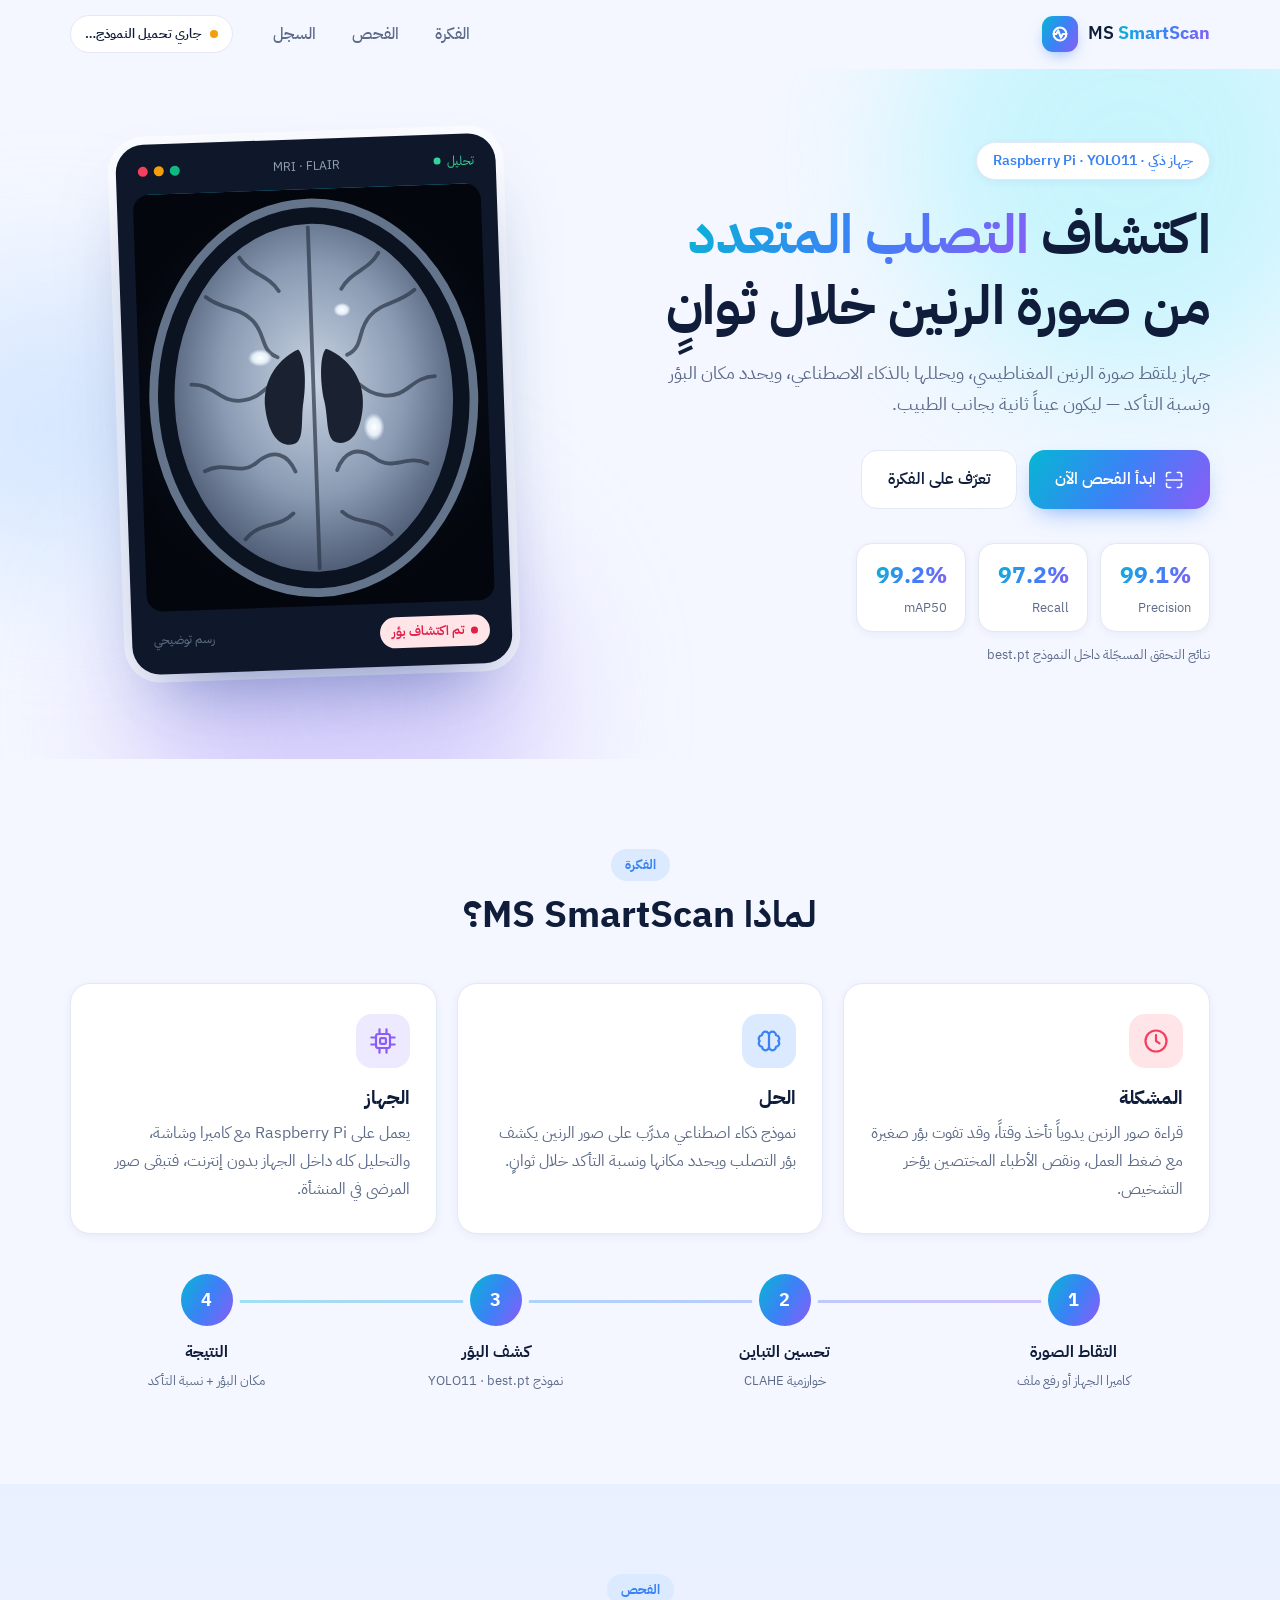
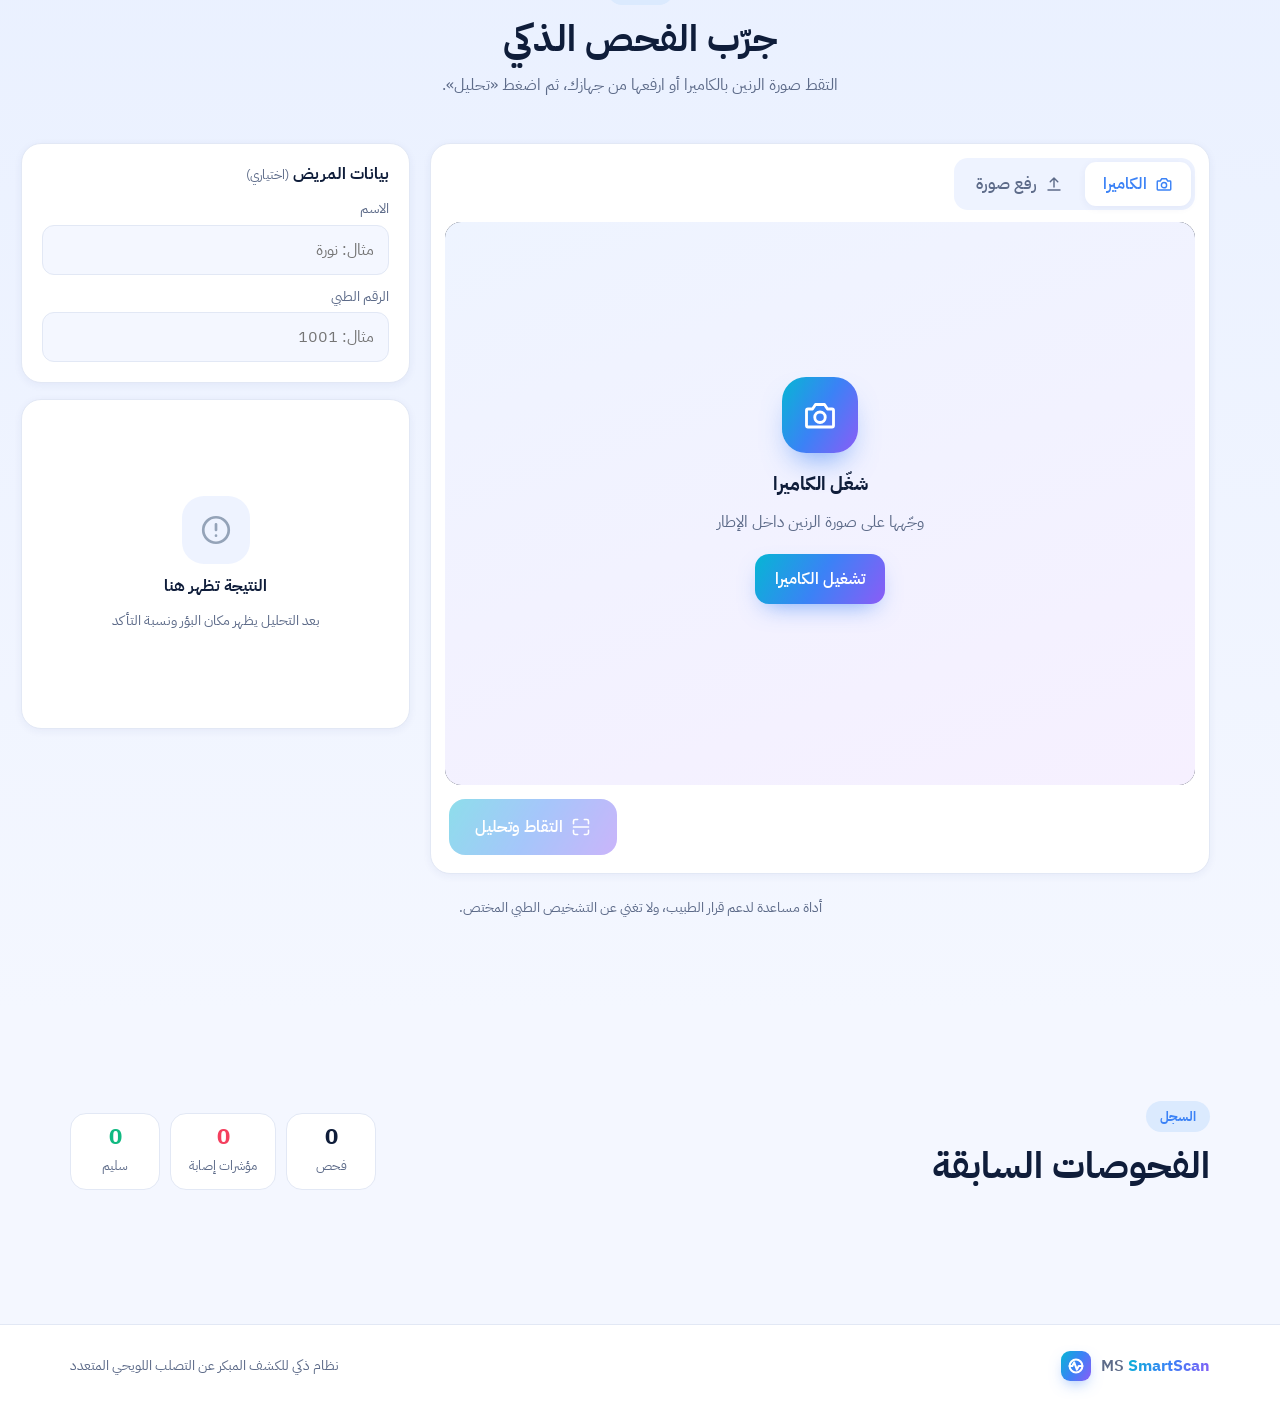
==== static/index.html @ 14bf4b39 "MS SmartScan website" ====
<!DOCTYPE html>
<html lang="ar" dir="rtl">
<head>
<meta charset="UTF-8">
<meta name="viewport" content="width=device-width, initial-scale=1">
<title>MS SmartScan · الكشف المبكر عن التصلب المتعدد</title>
<link rel="icon" href="data:image/svg+xml,%3Csvg xmlns='http://www.w3.org/2000/svg' viewBox='0 0 24 24'%3E%3Crect width='24' height='24' rx='6' fill='%233b82f6'/%3E%3Ccircle cx='12' cy='12' r='6' fill='none' stroke='white' stroke-width='2'/%3E%3Ccircle cx='14' cy='10.5' r='1.6' fill='white'/%3E%3C/svg%3E">
<link rel="preconnect" href="https://fonts.googleapis.com">
<link href="https://fonts.googleapis.com/css2?family=IBM+Plex+Sans+Arabic:wght@400;500;600;700&display=swap" rel="stylesheet">
<link rel="stylesheet" href="/static/style.css">
</head>
<body>

<!-- رسم توضيحي لمقطع رنين (يُستخدم في الواجهة فقط) -->
<svg width="0" height="0" style="position:absolute" aria-hidden="true">
  <defs>
    <radialGradient id="tissue" cx="50%" cy="45%" r="60%"><stop offset="0" stop-color="#c9d4e3"/><stop offset=".55" stop-color="#8a9bb3"/><stop offset="1" stop-color="#435069"/></radialGradient>
    <radialGradient id="lesion" cx="50%" cy="50%" r="50%"><stop offset="0" stop-color="#fff"/><stop offset=".6" stop-color="#eef6ff" stop-opacity=".9"/><stop offset="1" stop-color="#eef6ff" stop-opacity="0"/></radialGradient>
    <symbol id="brain" viewBox="0 0 200 240">
      <ellipse cx="100" cy="120" rx="92" ry="112" fill="#0b1220" stroke="#64748b" stroke-width="5"/>
      <ellipse cx="100" cy="120" rx="80" ry="100" fill="url(#tissue)"/>
      <g fill="none" stroke="#2b3647" stroke-width="2.2" stroke-linecap="round" opacity=".7">
        <path d="M100 22v196M40 60c10 8 18 6 26 14s4 18 14 22M160 60c-10 8-18 6-26 14s-4 18-14 22M30 110c14 0 16 12 30 10s14-14 26-8M170 110c-14 0-16 12-30 10s-14-14-26-8M36 160c12-6 20 4 30-4s18-4 22 6M164 160c-12-6-20 4-30-4s-18-4-22 6M58 200c8-10 20-6 28-14M142 200c-8-10-20-6-28-14M60 38c6 10 16 10 22 20M140 38c-6 10-16 10-22 20"/>
      </g>
      <path d="M92 92c-10 4-22 16-20 34s10 22 16 20 4-14 6-24 2-26-2-30ZM108 92c10 4 22 16 20 34s-10 22-16 20-4-14-6-24-2-26 2-30Z" fill="#1a2231"/>
      <ellipse cx="70" cy="96" rx="7" ry="5" fill="url(#lesion)"/><ellipse cx="134" cy="138" rx="6" ry="8" fill="url(#lesion)"/><ellipse cx="118" cy="70" rx="5" ry="4" fill="url(#lesion)"/>
    </symbol>
  </defs>
</svg>

<!-- ============ الشريط العلوي ============ -->
<header class="nav" id="nav">
  <div class="wrap nav-in">
    <a href="#top" class="brand">
      <span class="logo"><svg viewBox="0 0 24 24"><circle cx="12" cy="12" r="7"/><path d="M5 12h3l2-4 3 8 2-4h4"/></svg></span>
      <span>MS <b>SmartScan</b></span>
    </a>
    <nav class="links">
      <a href="#idea">الفكرة</a>
      <a href="#scan">الفحص</a>
      <a href="#history">السجل</a>
    </nav>
    <span class="model-chip" id="modelChip" data-state="loading"><i></i><span>جاري تحميل النموذج…</span></span>
  </div>
</header>

<main id="top">
  <!-- ============ الواجهة ============ -->
  <section class="hero">
    <div class="blob b1"></div><div class="blob b2"></div><div class="blob b3"></div>
    <div class="wrap hero-in">
      <div class="hero-text">
        <span class="pill">جهاز ذكي · Raspberry Pi · YOLO11</span>
        <h1>اكتشاف <span class="grad">التصلب المتعدد</span> من صورة الرنين خلال ثوانٍ</h1>
        <p class="lead">جهاز يلتقط صورة الرنين المغناطيسي، ويحللها بالذكاء الاصطناعي، ويحدد مكان البؤر ونسبة التأكد — ليكون عيناً ثانية بجانب الطبيب.</p>
        <div class="cta">
          <a href="#scan" class="btn btn-main btn-lg">
            <svg class="ic" viewBox="0 0 24 24"><path d="M3 8V5a2 2 0 0 1 2-2h3M16 3h3a2 2 0 0 1 2 2v3M21 16v3a2 2 0 0 1-2 2h-3M8 21H5a2 2 0 0 1-2-2v-3M3 12h18"/></svg>
            ابدأ الفحص الآن
          </a>
          <a href="#idea" class="btn btn-soft btn-lg">تعرّف على الفكرة</a>
        </div>
        <div class="metrics">
          <div><b>99.1%</b><span>Precision</span></div>
          <div><b>97.2%</b><span>Recall</span></div>
          <div><b>99.2%</b><span>mAP50</span></div>
          <small>نتائج التحقق المسجّلة داخل النموذج best.pt</small>
        </div>
      </div>

      <div class="hero-visual">
        <div class="device">
          <div class="device-top"><span class="dots"><i></i><i></i><i></i></span><span>MRI · FLAIR</span><span class="live"><i></i> تحليل</span></div>
          <div class="mri">
            <svg viewBox="0 0 200 240"><use href="#brain"/></svg>
            <div class="sweep"></div>
            <span class="box k1"></span><span class="box k2"></span><span class="box k3"></span>
          </div>
          <div class="device-foot"><span class="tag bad">تم اكتشاف بؤر</span><small>رسم توضيحي</small></div>
        </div>
      </div>
    </div>
  </section>

  <!-- ============ الفكرة ============ -->
  <section class="sec" id="idea">
    <div class="wrap">
      <div class="head"><span class="kicker">الفكرة</span><h2>لماذا MS SmartScan؟</h2></div>
      <div class="cards3">
        <article class="card c-problem">
          <span class="c-ic"><svg viewBox="0 0 24 24"><circle cx="12" cy="12" r="9"/><path d="M12 7v5l3 2"/></svg></span>
          <h3>المشكلة</h3>
          <p>قراءة صور الرنين يدوياً تأخذ وقتاً، وقد تفوت بؤر صغيرة مع ضغط العمل، ونقص الأطباء المختصين يؤخر التشخيص.</p>
        </article>
        <article class="card c-solution">
          <span class="c-ic"><svg viewBox="0 0 24 24"><path d="M9 4a3 3 0 0 0-3 3 3 3 0 0 0-2 5 3 3 0 0 0 2 5 3 3 0 0 0 3 3 3 3 0 0 0 3-3V7a3 3 0 0 0-3-3ZM15 4a3 3 0 0 1 3 3 3 3 0 0 1 2 5 3 3 0 0 1-2 5 3 3 0 0 1-3 3 3 3 0 0 1-3-3V7a3 3 0 0 1 3-3Z"/></svg></span>
          <h3>الحل</h3>
          <p>نموذج ذكاء اصطناعي مدرَّب على صور الرنين يكشف بؤر التصلب ويحدد مكانها ونسبة التأكد خلال ثوانٍ.</p>
        </article>
        <article class="card c-device">
          <span class="c-ic"><svg viewBox="0 0 24 24"><rect x="6" y="6" width="12" height="12" rx="2"/><rect x="9.5" y="9.5" width="5" height="5" rx="1"/><path d="M9 2v4M15 2v4M9 18v4M15 18v4M2 9h4M2 15h4M18 9h4M18 15h4"/></svg></span>
          <h3>الجهاز</h3>
          <p>يعمل على Raspberry Pi مع كاميرا وشاشة، والتحليل كله داخل الجهاز بدون إنترنت، فتبقى صور المرضى في المنشأة.</p>
        </article>
      </div>

      <ol class="flow">
        <li><span>1</span><b>التقاط الصورة</b><small>كاميرا الجهاز أو رفع ملف</small></li>
        <li><span>2</span><b>تحسين التباين</b><small>خوارزمية CLAHE</small></li>
        <li><span>3</span><b>كشف البؤر</b><small>نموذج YOLO11 · best.pt</small></li>
        <li><span>4</span><b>النتيجة</b><small>مكان البؤر + نسبة التأكد</small></li>
      </ol>
    </div>
  </section>

  <!-- ============ الفحص ============ -->
  <section class="sec sec-tint" id="scan">
    <div class="wrap">
      <div class="head"><span class="kicker">الفحص</span><h2>جرّب الفحص الذكي</h2><p>التقط صورة الرنين بالكاميرا أو ارفعها من جهازك، ثم اضغط «تحليل».</p></div>

      <div class="studio">
        <!-- العارض -->
        <div class="panel viewer-panel">
          <div class="tabs" role="tablist">
            <button class="tab on" data-mode="camera" role="tab">
              <svg class="ic" viewBox="0 0 24 24"><path d="M4 8h3l2-3h6l2 3h3a1 1 0 0 1 1 1v10a1 1 0 0 1-1 1H4a1 1 0 0 1-1-1V9a1 1 0 0 1 1-1Z"/><circle cx="12" cy="13.5" r="3.5"/></svg> الكاميرا
            </button>
            <button class="tab" data-mode="upload" role="tab">
              <svg class="ic" viewBox="0 0 24 24"><path d="M12 16V4M7 9l5-5 5 5M4 20h16"/></svg> رفع صورة
            </button>
          </div>

          <div class="viewer" id="viewer">
            <video id="video" autoplay playsinline muted></video>
            <img id="preview" alt="" hidden>
            <div class="frame"><i></i><i></i><i></i><i></i></div>
            <div class="sweep" id="sweep" hidden></div>

            <div class="overlay" id="camGate">
              <span class="o-ic"><svg viewBox="0 0 24 24"><path d="M4 8h3l2-3h6l2 3h3a1 1 0 0 1 1 1v10a1 1 0 0 1-1 1H4a1 1 0 0 1-1-1V9a1 1 0 0 1 1-1Z"/><circle cx="12" cy="13.5" r="3.5"/></svg></span>
              <b>شغّل الكاميرا</b>
              <p>وجّهها على صورة الرنين داخل الإطار</p>
              <button class="btn btn-main" id="startCam">تشغيل الكاميرا</button>
              <small class="err" id="camErr"></small>
            </div>

            <label class="overlay drop" id="dropZone" hidden>
              <input type="file" id="fileInput" accept="image/*" hidden>
              <span class="o-ic"><svg viewBox="0 0 24 24"><path d="M12 16V4M7 9l5-5 5 5M4 20h16"/></svg></span>
              <b>اسحب صورة الرنين هنا</b>
              <p>أو اضغط لاختيار ملف (PNG / JPG)</p>
              <span class="btn btn-main">اختيار صورة</span>
            </label>
          </div>

          <div class="viewer-bar">
            <select id="camSelect" hidden aria-label="اختيار الكاميرا"></select>
            <button class="btn btn-soft" id="resetBtn" hidden>صورة جديدة</button>
            <button class="btn btn-main btn-lg" id="analyzeBtn" disabled>
              <svg class="ic" viewBox="0 0 24 24"><path d="M3 8V5a2 2 0 0 1 2-2h3M16 3h3a2 2 0 0 1 2 2v3M21 16v3a2 2 0 0 1-2 2h-3M8 21H5a2 2 0 0 1-2-2v-3M3 12h18"/></svg>
              <span>التقاط وتحليل</span>
            </button>
          </div>
        </div>

        <!-- الجانب -->
        <aside class="side">
          <div class="panel">
            <h3 class="p-title">بيانات المريض <small>(اختياري)</small></h3>
            <div class="fields">
              <label><span>الاسم</span><input id="patient" maxlength="80" placeholder="مثال: نورة"></label>
              <label><span>الرقم الطبي</span><input id="patientId" maxlength="30" inputmode="numeric" placeholder="مثال: 1001"></label>
            </div>
          </div>

          <div class="panel result idle" id="result">
            <div class="r-idle">
              <span class="r-ic muted"><svg viewBox="0 0 24 24"><circle cx="12" cy="12" r="9"/><path d="M12 8v4M12 16h.01"/></svg></span>
              <b>النتيجة تظهر هنا</b>
              <p>بعد التحليل يظهر مكان البؤر ونسبة التأكد</p>
            </div>
            <div class="r-busy">
              <ol class="steps" id="steps">
                <li>إرسال الصورة</li><li>تحسين التباين (CLAHE)</li><li>كشف البؤر بالنموذج</li><li>تجهيز النتيجة</li>
              </ol>
            </div>
            <div class="r-done">
              <span class="r-ic" id="rIcon"></span>
              <h3 id="rTitle"></h3>
              <div class="gauge" id="gauge">
                <svg viewBox="0 0 120 70"><path d="M10 60a50 50 0 0 1 100 0" class="g-bg"/><path d="M10 60a50 50 0 0 1 100 0" class="g-fg" id="gFg"/></svg>
                <b id="rConf"></b><small>نسبة التأكد</small>
              </div>
              <div class="r-stats"><div><b id="rLesions">0</b><small>بؤر</small></div><div><b id="rTime">0</b><small>ثانية</small></div></div>
              <p class="r-note" id="rNote"></p>
            </div>
          </div>
        </aside>
      </div>
      <p class="disclaimer">أداة مساعدة لدعم قرار الطبيب، ولا تغني عن التشخيص الطبي المختص.</p>
    </div>
  </section>

  <!-- ============ السجل ============ -->
  <section class="sec" id="history">
    <div class="wrap">
      <div class="head row">
        <div><span class="kicker">السجل</span><h2>الفحوصات السابقة</h2></div>
        <div class="h-stats">
          <div><b id="sTotal">0</b><small>فحص</small></div>
          <div class="bad"><b id="sInf">0</b><small>مؤشرات إصابة</small></div>
          <div class="good"><b id="sOk">0</b><small>سليم</small></div>
        </div>
      </div>
      <div class="grid" id="historyGrid"></div>
      <div class="empty" id="historyEmpty" hidden>
        <span class="r-ic muted"><svg viewBox="0 0 24 24"><path d="M3 12a9 9 0 1 0 3-6.7L3 8M3 3v5h5M12 7v5l3 2"/></svg></span>
        <b>لا توجد فحوصات بعد</b><p>أول فحص تسويه بيظهر هنا</p>
      </div>
    </div>
  </section>
</main>

<footer class="foot">
  <div class="wrap foot-in">
    <span class="brand small"><span class="logo"><svg viewBox="0 0 24 24"><circle cx="12" cy="12" r="7"/><path d="M5 12h3l2-4 3 8 2-4h4"/></svg></span><span>MS <b>SmartScan</b></span></span>
    <span>نظام ذكي للكشف المبكر عن التصلب اللويحي المتعدد</span>
  </div>
</footer>

<!-- عرض الفحص بحجم كبير -->
<div class="modal" id="modal">
  <div class="modal-box">
    <button class="x" data-close aria-label="إغلاق"><svg viewBox="0 0 24 24"><path d="M6 6l12 12M18 6 6 18"/></svg></button>
    <div class="m-img"><img id="mImg" alt=""></div>
    <div class="m-info">
      <span class="tag" id="mTag"></span>
      <h3 id="mName"></h3>
      <dl>
        <div><dt>نسبة التأكد</dt><dd id="mConf"></dd></div>
        <div><dt>عدد البؤر</dt><dd id="mLes"></dd></div>
        <div><dt>التاريخ</dt><dd id="mDate"></dd></div>
        <div><dt>زمن التحليل</dt><dd id="mTime"></dd></div>
      </dl>
      <div class="m-toggle"><button class="on" data-v="annotated">مع تحديد البؤر</button><button data-v="image">الصورة المحسّنة</button></div>
      <button class="btn btn-danger" id="mDelete">حذف الفحص</button>
    </div>
  </div>
</div>

<script src="/static/app.js"></script>
</body>
</html>
---- static/style.css ----
/* ================================================================
   MS SmartScan — تصميم فاتح ومشرق
   ================================================================ */
:root {
  --bg: #f4f7ff;
  --surface: #ffffff;
  --tint: #eef3ff;
  --text: #0f1d3a;
  --muted: #5d6b89;
  --line: #e2e8f5;
  --blue: #3b82f6;
  --cyan: #06b6d4;
  --violet: #8b5cf6;
  --rose: #f43f5e;
  --green: #10b981;
  --amber: #f59e0b;
  --grad: linear-gradient(120deg, #06b6d4 0%, #3b82f6 50%, #8b5cf6 100%);
  --shadow-sm: 0 2px 8px rgba(30, 58, 138, .06);
  --shadow: 0 18px 50px -20px rgba(30, 58, 138, .25);
  --r: 20px;
  --font: 'IBM Plex Sans Arabic', 'Segoe UI', Tahoma, 'Noto Sans Arabic', 'DejaVu Sans', sans-serif;
}
* { box-sizing: border-box; }
html { scroll-behavior: smooth; scroll-padding-top: 80px; }
body { margin: 0; font-family: var(--font); background: var(--bg); color: var(--text); line-height: 1.75; -webkit-font-smoothing: antialiased; }
h1, h2, h3, p { margin: 0; }
h1, h2, h3 { line-height: 1.3; }
a { color: inherit; text-decoration: none; }
img { display: block; max-width: 100%; }
button, input, select { font: inherit; color: inherit; }
[hidden] { display: none !important; }
svg { fill: none; stroke: currentColor; stroke-width: 1.9; stroke-linecap: round; stroke-linejoin: round; }
.ic { width: 20px; height: 20px; flex-shrink: 0; }
.wrap { width: min(1140px, 100% - 40px); margin-inline: auto; }

/* ---------- أزرار ووسوم ---------- */
.btn { display: inline-flex; align-items: center; justify-content: center; gap: 8px; padding: 11px 20px; border-radius: 14px; border: 0; font-weight: 600; cursor: pointer; transition: transform .2s, box-shadow .2s, background .2s; white-space: nowrap; }
.btn-main { background: var(--grad); color: #fff; box-shadow: 0 10px 24px -10px rgba(59, 130, 246, .7); }
.btn-main:hover { transform: translateY(-2px); box-shadow: 0 14px 30px -10px rgba(59, 130, 246, .8); }
.btn-main:disabled { opacity: .45; cursor: not-allowed; transform: none; box-shadow: none; }
.btn-soft { background: var(--surface); color: var(--text); border: 1.5px solid var(--line); }
.btn-soft:hover { border-color: var(--blue); color: var(--blue); }
.btn-danger { background: #fff1f3; color: var(--rose); border: 1.5px solid #fecdd6; }
.btn-danger:hover { background: #ffe4e8; }
.btn-lg { padding: 14px 26px; font-size: 1.02rem; border-radius: 16px; }
.tag { display: inline-flex; align-items: center; gap: 6px; padding: 4px 12px; border-radius: 99px; font-size: .82rem; font-weight: 600; white-space: nowrap; }
.tag::before { content: ''; width: 7px; height: 7px; border-radius: 50%; background: currentColor; }
.tag.bad { color: #e11d48; background: #ffe4e8; }
.tag.good { color: #059669; background: #d1fae5; }
.spin { width: 18px; height: 18px; border-radius: 50%; border: 2.5px solid rgba(255, 255, 255, .4); border-top-color: #fff; animation: spin .8s linear infinite; }
@keyframes spin { to { transform: rotate(360deg); } }

/* ---------- الشريط العلوي ---------- */
.nav { position: sticky; top: 0; z-index: 50; background: rgba(244, 247, 255, .8); backdrop-filter: blur(14px); border-bottom: 1px solid transparent; transition: .3s; }
.nav.scrolled { border-bottom-color: var(--line); box-shadow: var(--shadow-sm); }
.nav-in { height: 68px; display: flex; align-items: center; gap: 24px; }
.brand { display: inline-flex; align-items: center; gap: 10px; font-size: 1.12rem; font-weight: 600; direction: ltr; }
.brand b { background: var(--grad); -webkit-background-clip: text; background-clip: text; color: transparent; }
.logo { width: 36px; height: 36px; border-radius: 11px; background: var(--grad); display: grid; place-items: center; color: #fff; box-shadow: 0 6px 16px -6px rgba(59, 130, 246, .7); }
.logo svg { width: 22px; height: 22px; stroke-width: 2.2; }
.links { display: flex; gap: 4px; margin-inline-start: auto; }
.links a { padding: 7px 16px; border-radius: 10px; color: var(--muted); font-weight: 500; transition: .2s; }
.links a:hover { color: var(--blue); background: var(--tint); }
.model-chip { display: inline-flex; align-items: center; gap: 8px; padding: 6px 14px; border-radius: 99px; font-size: .84rem; font-weight: 600; background: var(--surface); border: 1.5px solid var(--line); }
.model-chip i { width: 8px; height: 8px; border-radius: 50%; background: var(--amber); }
.model-chip[data-state=loading] i { animation: blink 1s infinite; }
.model-chip[data-state=ready] { color: #059669; border-color: #a7f3d0; background: #ecfdf5; }
.model-chip[data-state=ready] i { background: var(--green); box-shadow: 0 0 0 4px rgba(16, 185, 129, .2); }
.model-chip[data-state=error] { color: #e11d48; border-color: #fecdd6; background: #fff1f3; }
.model-chip[data-state=error] i { background: var(--rose); }
@keyframes blink { 50% { opacity: .3; } }

/* ---------- الواجهة ---------- */
.hero { position: relative; overflow: hidden; padding: 70px 0 90px; }
.blob { position: absolute; border-radius: 50%; filter: blur(70px); opacity: .55; pointer-events: none; }
.b1 { width: 460px; height: 460px; background: #a5f3fc; top: -140px; right: -80px; }
.b2 { width: 420px; height: 420px; background: #c4b5fd; bottom: -160px; left: 10%; }
.b3 { width: 300px; height: 300px; background: #bfdbfe; top: 30%; left: -100px; }
.hero-in { position: relative; display: grid; grid-template-columns: 1.1fr .9fr; gap: 56px; align-items: center; }
.pill { display: inline-block; padding: 6px 16px; border-radius: 99px; background: var(--surface); border: 1.5px solid var(--line); font-size: .86rem; font-weight: 600; color: var(--blue); box-shadow: var(--shadow-sm); }
.hero h1 { font-size: clamp(2.1rem, 4.4vw, 3.4rem); margin: 20px 0 16px; letter-spacing: -.01em; }
.grad { background: var(--grad); -webkit-background-clip: text; background-clip: text; color: transparent; }
.lead { font-size: 1.12rem; color: var(--muted); max-width: 560px; }
.cta { display: flex; gap: 12px; flex-wrap: wrap; margin: 30px 0 34px; }
.metrics { display: flex; flex-wrap: wrap; gap: 12px; align-items: stretch; }
.metrics div { padding: 12px 18px; border-radius: 16px; background: var(--surface); border: 1px solid var(--line); box-shadow: var(--shadow-sm); min-width: 110px; }
.metrics b { display: block; font-size: 1.45rem; direction: ltr; text-align: right; background: var(--grad); -webkit-background-clip: text; background-clip: text; color: transparent; }
.metrics span { font-size: .8rem; color: var(--muted); direction: ltr; display: block; text-align: right; }
.metrics small { flex-basis: 100%; color: var(--muted); font-size: .8rem; }

.device { max-width: 380px; margin-inline: auto; padding: 16px; border-radius: 28px; background: #0f172a; box-shadow: 0 40px 80px -30px rgba(30, 58, 138, .55), 0 0 0 8px rgba(255, 255, 255, .7); transform: rotate(-2deg); }
.device-top { display: flex; justify-content: space-between; align-items: center; color: #94a3b8; font-size: .78rem; padding: 0 6px 12px; direction: ltr; }
.dots { display: flex; gap: 6px; }
.dots i { width: 10px; height: 10px; border-radius: 50%; background: #f43f5e; }
.dots i:nth-child(2) { background: #f59e0b; } .dots i:nth-child(3) { background: #10b981; }
.live { display: inline-flex; align-items: center; gap: 6px; color: #34d399; }
.live i { width: 7px; height: 7px; border-radius: 50%; background: #34d399; animation: blink 1.2s infinite; }
.mri { position: relative; aspect-ratio: 200 / 240; border-radius: 16px; overflow: hidden; background: radial-gradient(circle, #111a2e, #03060c 75%); }
.mri svg { position: absolute; inset: 0; width: 100%; height: 100%; stroke: none; }
.sweep { position: absolute; inset-inline: 0; top: -60px; height: 60px; background: linear-gradient(180deg, transparent, rgba(6, 182, 212, .35) 80%, #22d3ee); border-bottom: 2px solid #22d3ee; animation: sweep 3s ease-in-out infinite; pointer-events: none; }
@keyframes sweep { to { top: 100%; } }
.box { position: absolute; border: 2.5px solid #fb7185; border-radius: 5px; box-shadow: 0 0 14px rgba(251, 113, 133, .7); opacity: 0; animation: pop 3s infinite; }
.k1 { left: 29.5%; top: 36.2%; width: 11%; height: 7.5%; animation-delay: .9s; }
.k2 { left: 62%; top: 52.5%; width: 10%; height: 10%; animation-delay: 1.4s; }
.k3 { left: 54.5%; top: 25.8%; width: 9%; height: 6.7%; animation-delay: .5s; }
@keyframes pop { 0%, 15% { opacity: 0; transform: scale(1.5); } 25%, 88% { opacity: 1; transform: none; } 100% { opacity: 0; } }
.device-foot { display: flex; justify-content: space-between; align-items: center; padding: 14px 6px 2px; }
.device-foot small { color: #64748b; font-size: .76rem; }

/* ---------- الأقسام ---------- */
.sec { padding: 90px 0; }
.sec-tint { background: linear-gradient(180deg, #e9f0ff, #f4f7ff); }
.head { text-align: center; margin-bottom: 44px; }
.head h2 { font-size: clamp(1.7rem, 3vw, 2.3rem); margin-top: 10px; }
.head p { color: var(--muted); margin-top: 8px; }
.head.row { display: flex; justify-content: space-between; align-items: flex-end; flex-wrap: wrap; gap: 20px; text-align: start; }
.kicker { display: inline-block; padding: 4px 14px; border-radius: 99px; font-size: .84rem; font-weight: 700; color: var(--blue); background: #dbeafe; }

.cards3 { display: grid; grid-template-columns: repeat(3, 1fr); gap: 20px; }
.card { padding: 30px 26px; border-radius: var(--r); background: var(--surface); border: 1px solid var(--line); box-shadow: var(--shadow-sm); transition: .3s; }
.card:hover { transform: translateY(-5px); box-shadow: var(--shadow); }
.c-ic { width: 54px; height: 54px; border-radius: 16px; display: grid; place-items: center; margin-bottom: 18px; }
.c-ic svg { width: 28px; height: 28px; }
.c-problem .c-ic { background: #ffe4e8; color: var(--rose); }
.c-solution .c-ic { background: #dbeafe; color: var(--blue); }
.c-device .c-ic { background: #ede9fe; color: var(--violet); }
.card h3 { font-size: 1.2rem; margin-bottom: 8px; }
.card p { color: var(--muted); }

.flow { list-style: none; margin: 40px 0 0; padding: 0; display: grid; grid-template-columns: repeat(4, 1fr); gap: 16px; position: relative; }
.flow::before { content: ''; position: absolute; top: 26px; inset-inline: 12%; height: 3px; border-radius: 3px; background: var(--grad); opacity: .35; }
.flow li { position: relative; text-align: center; }
.flow span { width: 52px; height: 52px; margin: 0 auto 12px; border-radius: 50%; display: grid; place-items: center; font-weight: 700; font-size: 1.15rem; color: #fff; background: var(--grad); box-shadow: 0 0 0 7px var(--bg); }
.flow b { display: block; }
.flow small { color: var(--muted); }

/* ---------- الفحص ---------- */
.studio { display: grid; grid-template-columns: minmax(0, 1fr) 340px; gap: 20px; align-items: start; }
.panel { background: var(--surface); border: 1px solid var(--line); border-radius: var(--r); padding: 20px; box-shadow: var(--shadow-sm); }
.viewer-panel { padding: 14px; }
.tabs { display: inline-flex; gap: 4px; padding: 4px; border-radius: 14px; background: var(--tint); margin-bottom: 12px; }
.tab { display: inline-flex; align-items: center; gap: 8px; padding: 8px 18px; border-radius: 11px; border: 0; background: none; cursor: pointer; font-weight: 600; color: var(--muted); transition: .2s; }
.tab .ic { width: 18px; height: 18px; }
.tab.on { background: var(--surface); color: var(--blue); box-shadow: var(--shadow-sm); }
.viewer { position: relative; aspect-ratio: 4 / 3; border-radius: 16px; overflow: hidden; background: #0f172a; }
.viewer video, .viewer #preview { position: absolute; inset: 0; width: 100%; height: 100%; object-fit: contain; }
.frame { position: absolute; inset: 6%; pointer-events: none; }
.frame i { position: absolute; width: 36px; height: 36px; border: 3px solid #22d3ee; }
.frame i:nth-child(1) { top: 0; left: 0; border-right: 0; border-bottom: 0; border-radius: 10px 0 0 0; }
.frame i:nth-child(2) { top: 0; right: 0; border-left: 0; border-bottom: 0; border-radius: 0 10px 0 0; }
.frame i:nth-child(3) { bottom: 0; left: 0; border-right: 0; border-top: 0; border-radius: 0 0 0 10px; }
.frame i:nth-child(4) { bottom: 0; right: 0; border-left: 0; border-top: 0; border-radius: 0 0 10px 0; }
.viewer .sweep { animation-duration: 1.4s; }
.overlay { position: absolute; inset: 0; display: grid; place-content: center; justify-items: center; gap: 8px; text-align: center; padding: 20px; background: linear-gradient(160deg, #eef4ff, #f6f0ff); color: var(--text); }
.overlay b { font-size: 1.2rem; }
.overlay p { color: var(--muted); margin-bottom: 10px; }
.o-ic { width: 76px; height: 76px; border-radius: 24px; display: grid; place-items: center; margin-bottom: 6px; color: #fff; background: var(--grad); box-shadow: 0 16px 30px -12px rgba(59, 130, 246, .7); }
.o-ic svg { width: 36px; height: 36px; }
.drop { cursor: pointer; border: 2.5px dashed #bcd0f7; border-radius: 16px; transition: .2s; }
.drop.over { border-color: var(--blue); background: linear-gradient(160deg, #e0ebff, #efe7ff); }
.err { color: var(--rose); min-height: 1.3em; }
.viewer-bar { display: flex; align-items: center; gap: 10px; padding: 14px 4px 4px; flex-wrap: wrap; }
.viewer-bar #analyzeBtn { margin-inline-start: auto; }
.viewer-bar select { padding: 9px 12px; border-radius: 12px; border: 1.5px solid var(--line); background: var(--surface); max-width: 220px; }

.side { display: grid; gap: 16px; }
.p-title { font-size: 1rem; margin-bottom: 12px; }
.p-title small { color: var(--muted); font-weight: 400; }
.fields { display: grid; gap: 10px; }
.fields label { display: grid; gap: 4px; }
.fields span { font-size: .85rem; color: var(--muted); }
.fields input { padding: 10px 14px; border-radius: 12px; border: 1.5px solid var(--line); background: var(--bg); outline: none; transition: .2s; }
.fields input:focus { border-color: var(--blue); background: #fff; box-shadow: 0 0 0 4px rgba(59, 130, 246, .12); }

.result { text-align: center; min-height: 330px; display: grid; align-content: center; transition: .3s; }
.result > div { display: none; }
.result.idle .r-idle, .result.busy .r-busy, .result.done .r-done { display: grid; justify-items: center; gap: 8px; }
.r-idle p { color: var(--muted); font-size: .9rem; }
.r-ic { width: 68px; height: 68px; border-radius: 22px; display: grid; place-items: center; }
.r-ic svg { width: 34px; height: 34px; }
.r-ic.muted { background: var(--tint); color: #94a3b8; }
.steps { list-style: none; margin: 0; padding: 0; display: grid; gap: 14px; text-align: start; counter-reset: s; }
.steps li { display: flex; align-items: center; gap: 12px; color: #94a3b8; font-weight: 500; transition: .3s; }
.steps li::before { content: ''; width: 22px; height: 22px; border-radius: 50%; border: 2.5px solid var(--line); flex-shrink: 0; }
.steps li.active { color: var(--text); }
.steps li.active::before { border-color: var(--blue); border-top-color: transparent; animation: spin .8s linear infinite; }
.steps li.ok { color: var(--text); }
.steps li.ok::before { border-color: var(--green); background: var(--green) url("data:image/svg+xml,%3Csvg xmlns='http://www.w3.org/2000/svg' viewBox='0 0 24 24' fill='none' stroke='white' stroke-width='3.5' stroke-linecap='round' stroke-linejoin='round'%3E%3Cpath d='m6 12 4 4 8-8'/%3E%3C/svg%3E") center / 14px no-repeat; }
.result.bad { border-color: #fecdd6; background: linear-gradient(180deg, #fff, #fff5f7); }
.result.good { border-color: #a7f3d0; background: linear-gradient(180deg, #fff, #f0fdf8); }
.result.bad .r-ic { background: #ffe4e8; color: var(--rose); }
.result.good .r-ic { background: #d1fae5; color: var(--green); }
.result.err .r-ic { background: #fef3c7; color: var(--amber); }
.r-done h3 { font-size: 1.3rem; }
.result.bad h3 { color: #e11d48; } .result.good h3 { color: #059669; } .result.err h3 { color: #b45309; }
.gauge { position: relative; width: 180px; display: grid; justify-items: center; }
.gauge svg { width: 100%; }
.g-bg, .g-fg { stroke-width: 11; }
.g-bg { stroke: var(--tint); }
.g-fg { stroke: var(--blue); stroke-dasharray: 157; stroke-dashoffset: 157; transition: stroke-dashoffset 1.1s cubic-bezier(.2, .8, .2, 1); }
.result.bad .g-fg { stroke: var(--rose); } .result.good .g-fg { stroke: var(--green); }
.gauge b { position: absolute; bottom: 16px; font-size: 1.7rem; direction: ltr; }
.gauge small { color: var(--muted); font-size: .8rem; margin-top: -4px; }
.r-stats { display: flex; gap: 10px; width: 100%; }
.r-stats div { flex: 1; padding: 10px; border-radius: 14px; background: var(--bg); }
.r-stats b { display: block; font-size: 1.3rem; }
.r-stats small { color: var(--muted); font-size: .8rem; }
.r-note { color: var(--muted); font-size: .9rem; }
.disclaimer { text-align: center; color: var(--muted); font-size: .88rem; margin-top: 22px; }

/* ---------- السجل ---------- */
.h-stats { display: flex; gap: 10px; }
.h-stats div { padding: 10px 18px; border-radius: 16px; background: var(--surface); border: 1px solid var(--line); text-align: center; min-width: 90px; }
.h-stats b { display: block; font-size: 1.4rem; line-height: 1.2; }
.h-stats small { color: var(--muted); font-size: .8rem; }
.h-stats .bad b { color: var(--rose); } .h-stats .good b { color: var(--green); }
.grid { display: grid; grid-template-columns: repeat(auto-fill, minmax(210px, 1fr)); gap: 18px; }
.item { text-align: start; padding: 0; border: 1px solid var(--line); border-radius: 18px; overflow: hidden; background: var(--surface); cursor: pointer; transition: .25s; box-shadow: var(--shadow-sm); }
.item:hover { transform: translateY(-4px); box-shadow: var(--shadow); }
.item .thumb { aspect-ratio: 4 / 3; background: #0f172a; }
.item .thumb img { width: 100%; height: 100%; object-fit: cover; }
.item .body { padding: 12px 14px; display: grid; gap: 4px; }
.item .top { display: flex; justify-content: space-between; align-items: center; gap: 8px; }
.item .conf { font-weight: 700; direction: ltr; }
.item .who { font-weight: 600; white-space: nowrap; overflow: hidden; text-overflow: ellipsis; }
.item small { color: var(--muted); font-size: .8rem; }
.empty { display: grid; justify-items: center; gap: 6px; text-align: center; padding: 50px 20px; border-radius: var(--r); border: 2px dashed var(--line); }
.empty p { color: var(--muted); }

/* ---------- نافذة العرض ---------- */
.modal { position: fixed; inset: 0; z-index: 100; display: grid; place-items: center; padding: 20px; background: rgba(15, 29, 58, .45); backdrop-filter: blur(6px); opacity: 0; pointer-events: none; transition: .25s; }
.modal.open { opacity: 1; pointer-events: auto; }
.modal-box { position: relative; width: min(900px, 100%); max-height: 92vh; overflow: auto; display: grid; grid-template-columns: 1.4fr 1fr; background: var(--surface); border-radius: 24px; box-shadow: var(--shadow); transform: translateY(12px); transition: .25s; }
.modal.open .modal-box { transform: none; }
.m-img { background: #0f172a; display: grid; place-items: center; min-height: 320px; }
.m-img img { max-height: 80vh; object-fit: contain; }
.m-info { padding: 26px; display: grid; gap: 14px; align-content: start; }
.m-info .tag { justify-self: start; }
.m-info dl { margin: 0; display: grid; grid-template-columns: 1fr 1fr; gap: 12px; }
.m-info dt { color: var(--muted); font-size: .8rem; }
.m-info dd { margin: 0; font-weight: 600; }
.m-toggle { display: flex; gap: 4px; padding: 4px; border-radius: 12px; background: var(--tint); }
.m-toggle button { flex: 1; padding: 7px; border: 0; border-radius: 9px; background: none; cursor: pointer; font-size: .85rem; font-weight: 600; color: var(--muted); }
.m-toggle button.on { background: #fff; color: var(--blue); box-shadow: var(--shadow-sm); }
.x { position: absolute; top: 12px; left: 12px; z-index: 2; width: 38px; height: 38px; border-radius: 12px; border: 0; background: rgba(255, 255, 255, .9); cursor: pointer; display: grid; place-items: center; }
.x svg { width: 20px; height: 20px; }

.foot { padding: 26px 0; border-top: 1px solid var(--line); color: var(--muted); font-size: .88rem; background: var(--surface); }
.foot-in { display: flex; justify-content: space-between; align-items: center; gap: 12px; flex-wrap: wrap; }
.brand.small { font-size: 1rem; }
.brand.small .logo { width: 30px; height: 30px; border-radius: 9px; }

/* ---------- الشاشات الصغيرة ---------- */
@media (max-width: 960px) {
  .hero-in, .studio { grid-template-columns: minmax(0, 1fr); }
  .hero { padding-top: 40px; }
  .cards3 { grid-template-columns: 1fr; }
  .flow { grid-template-columns: 1fr 1fr; row-gap: 28px; }
  .flow::before { display: none; }
  .modal-box { grid-template-columns: 1fr; }
}
@media (max-width: 640px) {
  .wrap { width: calc(100% - 32px); }
  .links { display: none; }
  .model-chip { margin-inline-start: auto; }
  .model-chip span { font-size: .78rem; }
  .device { transform: none; }
  .viewer-bar .btn { flex: 1; }
  .viewer { aspect-ratio: auto; height: 340px; }
  .o-ic { width: 60px; height: 60px; }
  .h-stats { width: 100%; }
  .h-stats div { flex: 1; min-width: 0; }
  .sec { padding: 64px 0; }
}
@media (prefers-reduced-motion: reduce) { *, *::before, *::after { animation: none !important; transition: none !important; } }
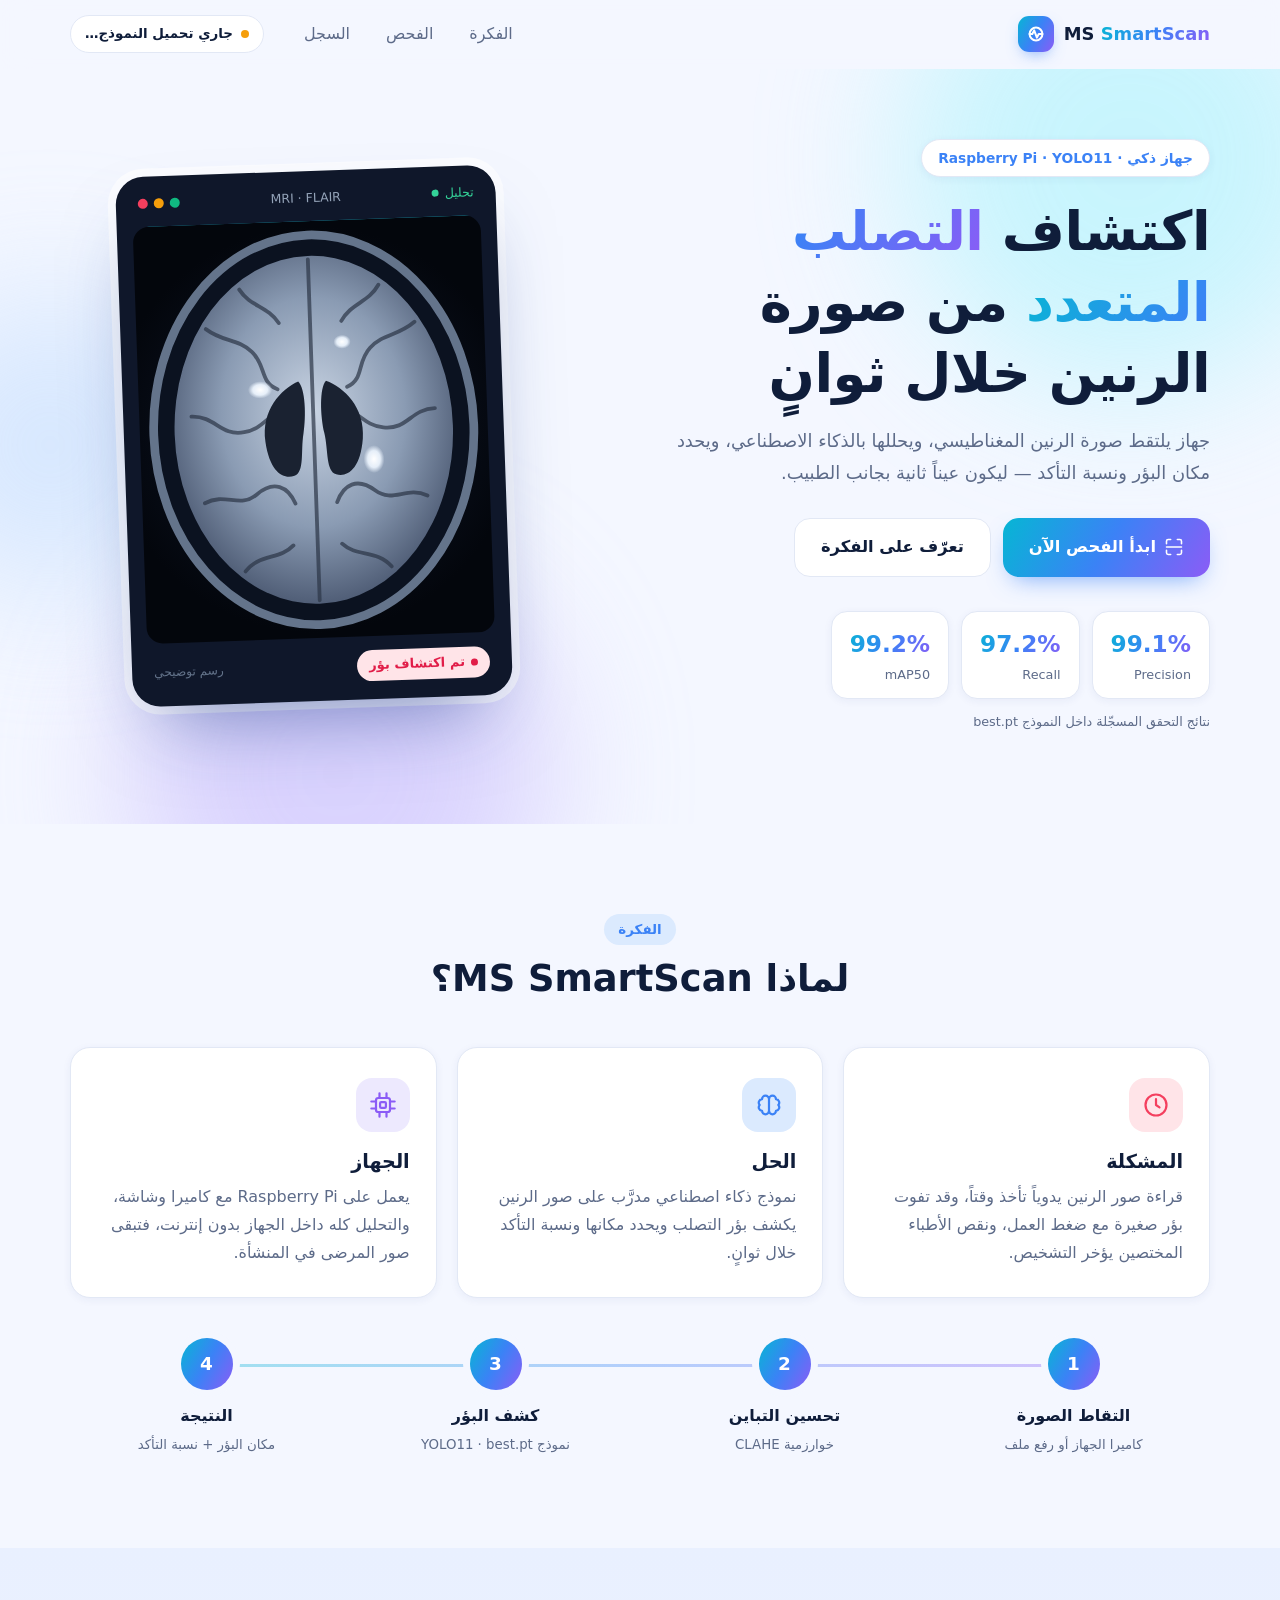
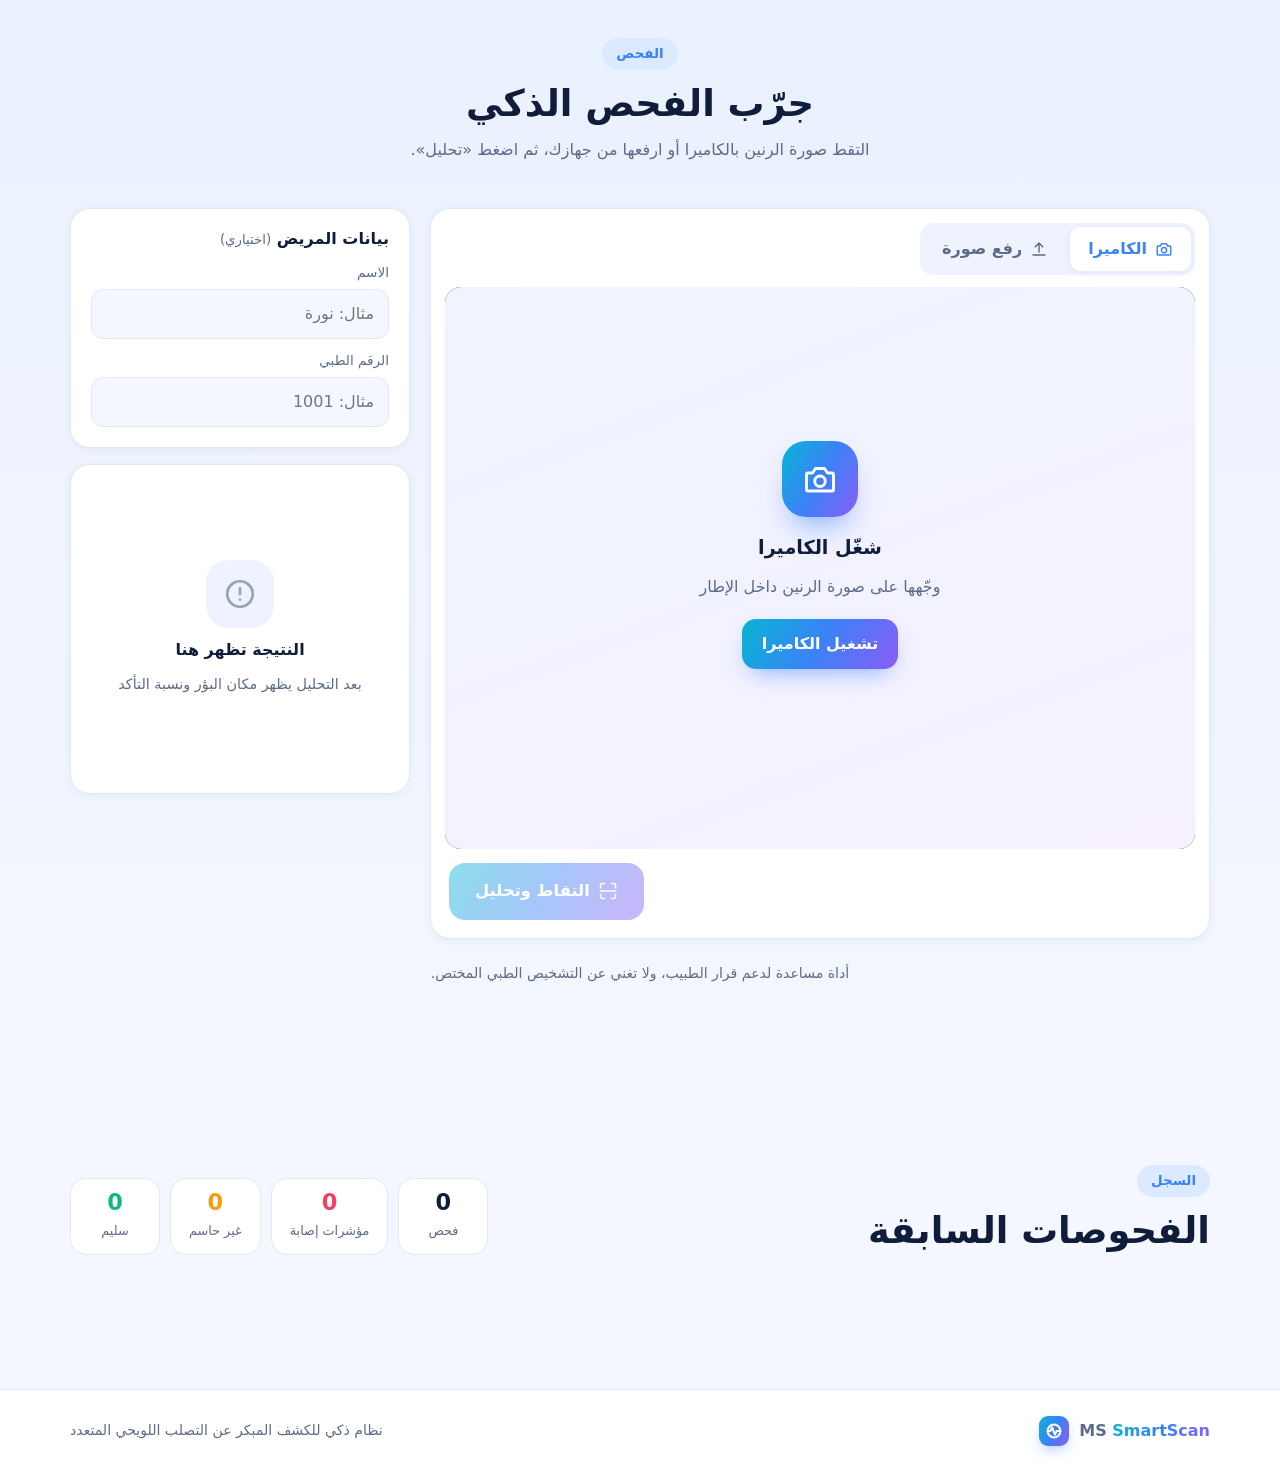
==== commit f83d5583: "Add main stylesheet for MS SmartScan with responsive design and custom styles" ====
--- a/static/index.html
+++ b/static/index.html
@@ -5,8 +5,6 @@
 <meta name="viewport" content="width=device-width, initial-scale=1">
 <title>MS SmartScan · الكشف المبكر عن التصلب المتعدد</title>
 <link rel="icon" href="data:image/svg+xml,%3Csvg xmlns='http://www.w3.org/2000/svg' viewBox='0 0 24 24'%3E%3Crect width='24' height='24' rx='6' fill='%233b82f6'/%3E%3Ccircle cx='12' cy='12' r='6' fill='none' stroke='white' stroke-width='2'/%3E%3Ccircle cx='14' cy='10.5' r='1.6' fill='white'/%3E%3C/svg%3E">
-<link rel="preconnect" href="https://fonts.googleapis.com">
-<link href="https://fonts.googleapis.com/css2?family=IBM+Plex+Sans+Arabic:wght@400;500;600;700&display=swap" rel="stylesheet">
 <link rel="stylesheet" href="/static/style.css">
 </head>
 <body>
@@ -209,6 +207,7 @@
         <div class="h-stats">
           <div><b id="sTotal">0</b><small>فحص</small></div>
           <div class="bad"><b id="sInf">0</b><small>مؤشرات إصابة</small></div>
+          <div class="warn"><b id="sUncertain">0</b><small>غير حاسم</small></div>
           <div class="good"><b id="sOk">0</b><small>سليم</small></div>
         </div>
       </div>
--- a/static/style.css
+++ b/static/style.css
@@ -47,6 +47,7 @@
 .tag::before { content: ''; width: 7px; height: 7px; border-radius: 50%; background: currentColor; }
 .tag.bad { color: #e11d48; background: #ffe4e8; }
 .tag.good { color: #059669; background: #d1fae5; }
+.tag.warn { color: #b45309; background: #fef3c7; }
 .spin { width: 18px; height: 18px; border-radius: 50%; border: 2.5px solid rgba(255, 255, 255, .4); border-top-color: #fff; animation: spin .8s linear infinite; }
 @keyframes spin { to { transform: rotate(360deg); } }
 
@@ -188,17 +189,20 @@
 .steps li.ok::before { border-color: var(--green); background: var(--green) url("data:image/svg+xml,%3Csvg xmlns='http://www.w3.org/2000/svg' viewBox='0 0 24 24' fill='none' stroke='white' stroke-width='3.5' stroke-linecap='round' stroke-linejoin='round'%3E%3Cpath d='m6 12 4 4 8-8'/%3E%3C/svg%3E") center / 14px no-repeat; }
 .result.bad { border-color: #fecdd6; background: linear-gradient(180deg, #fff, #fff5f7); }
 .result.good { border-color: #a7f3d0; background: linear-gradient(180deg, #fff, #f0fdf8); }
+.result.warn { border-color: #fde68a; background: linear-gradient(180deg, #fff, #fffbeb); }
 .result.bad .r-ic { background: #ffe4e8; color: var(--rose); }
 .result.good .r-ic { background: #d1fae5; color: var(--green); }
+.result.warn .r-ic { background: #fef3c7; color: var(--amber); }
 .result.err .r-ic { background: #fef3c7; color: var(--amber); }
 .r-done h3 { font-size: 1.3rem; }
-.result.bad h3 { color: #e11d48; } .result.good h3 { color: #059669; } .result.err h3 { color: #b45309; }
+.result.bad h3 { color: #e11d48; } .result.good h3 { color: #059669; } .result.warn h3, .result.err h3 { color: #b45309; }
 .gauge { position: relative; width: 180px; display: grid; justify-items: center; }
 .gauge svg { width: 100%; }
 .g-bg, .g-fg { stroke-width: 11; }
 .g-bg { stroke: var(--tint); }
 .g-fg { stroke: var(--blue); stroke-dasharray: 157; stroke-dashoffset: 157; transition: stroke-dashoffset 1.1s cubic-bezier(.2, .8, .2, 1); }
 .result.bad .g-fg { stroke: var(--rose); } .result.good .g-fg { stroke: var(--green); }
+.result.warn .g-fg { stroke: var(--amber); }
 .gauge b { position: absolute; bottom: 16px; font-size: 1.7rem; direction: ltr; }
 .gauge small { color: var(--muted); font-size: .8rem; margin-top: -4px; }
 .r-stats { display: flex; gap: 10px; width: 100%; }
@@ -214,6 +218,7 @@
 .h-stats b { display: block; font-size: 1.4rem; line-height: 1.2; }
 .h-stats small { color: var(--muted); font-size: .8rem; }
 .h-stats .bad b { color: var(--rose); } .h-stats .good b { color: var(--green); }
+.h-stats .warn b { color: var(--amber); }
 .grid { display: grid; grid-template-columns: repeat(auto-fill, minmax(210px, 1fr)); gap: 18px; }
 .item { text-align: start; padding: 0; border: 1px solid var(--line); border-radius: 18px; overflow: hidden; background: var(--surface); cursor: pointer; transition: .25s; box-shadow: var(--shadow-sm); }
 .item:hover { transform: translateY(-4px); box-shadow: var(--shadow); }
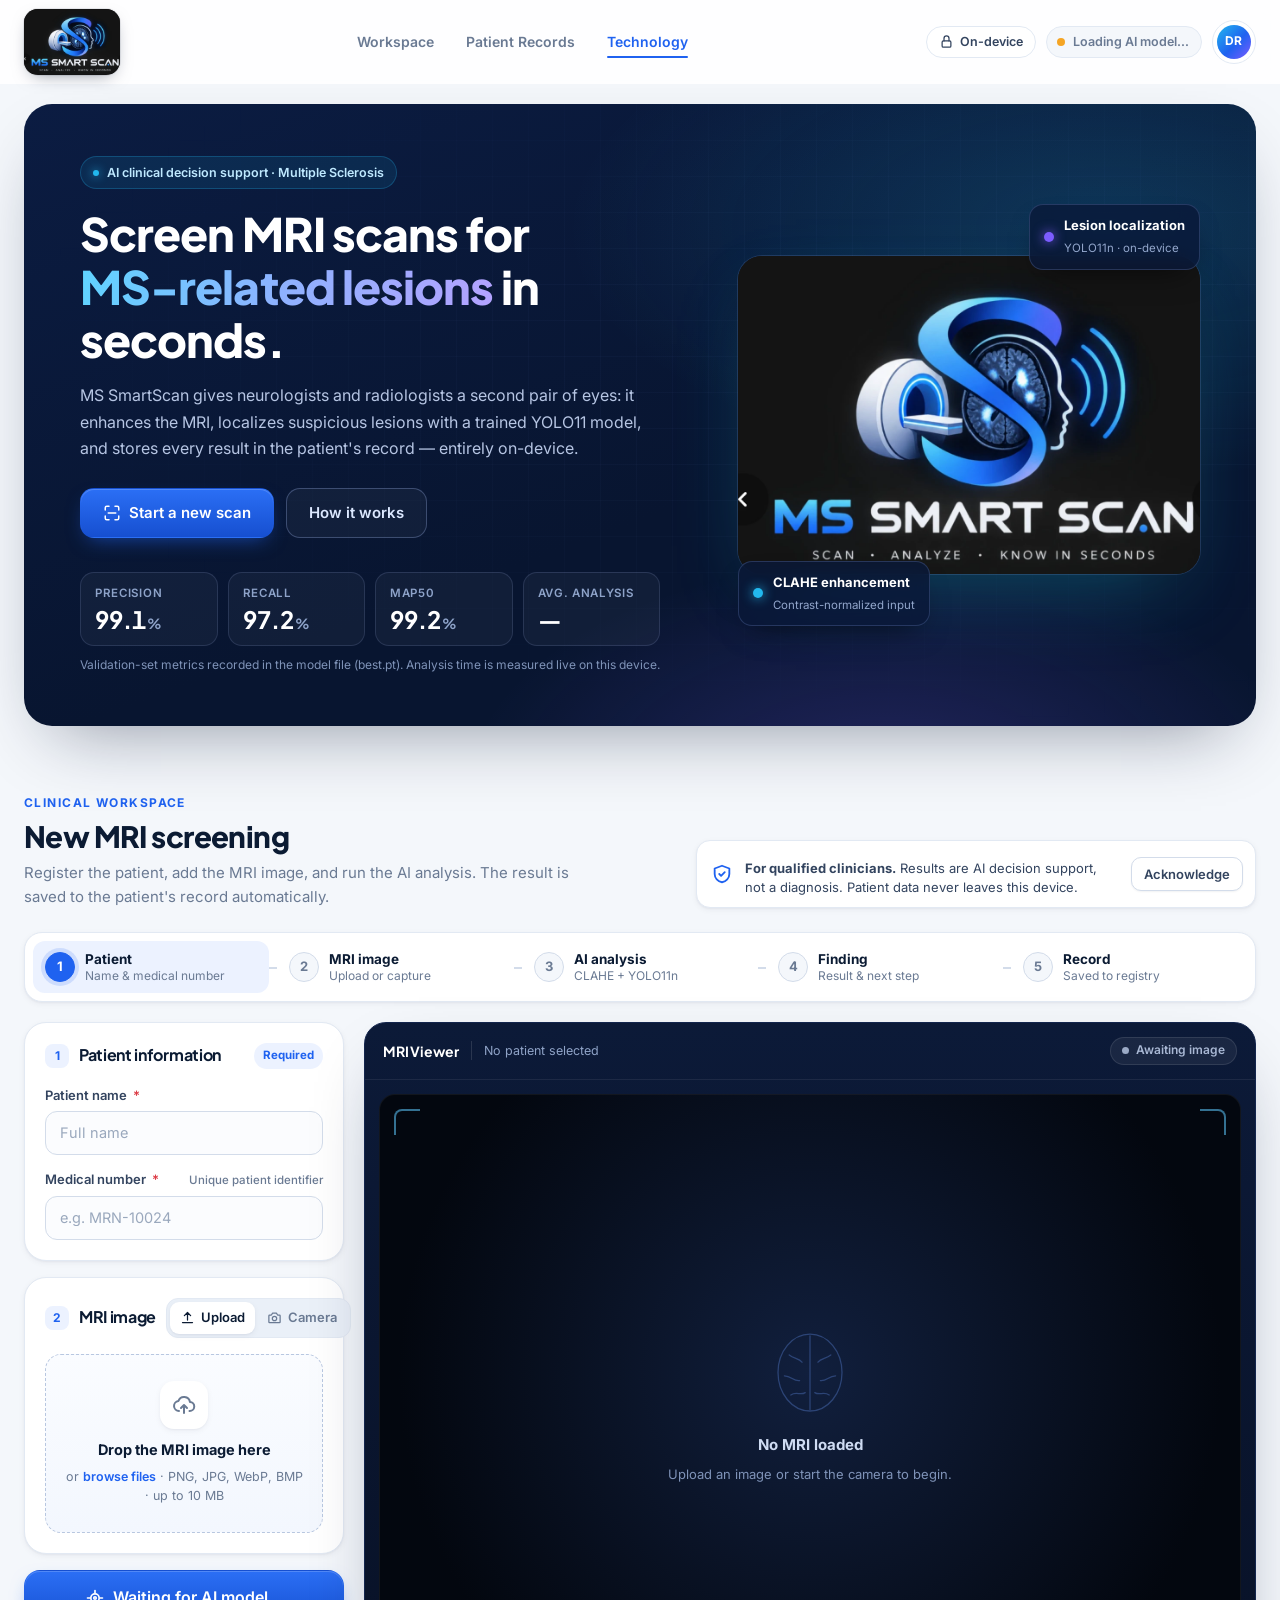
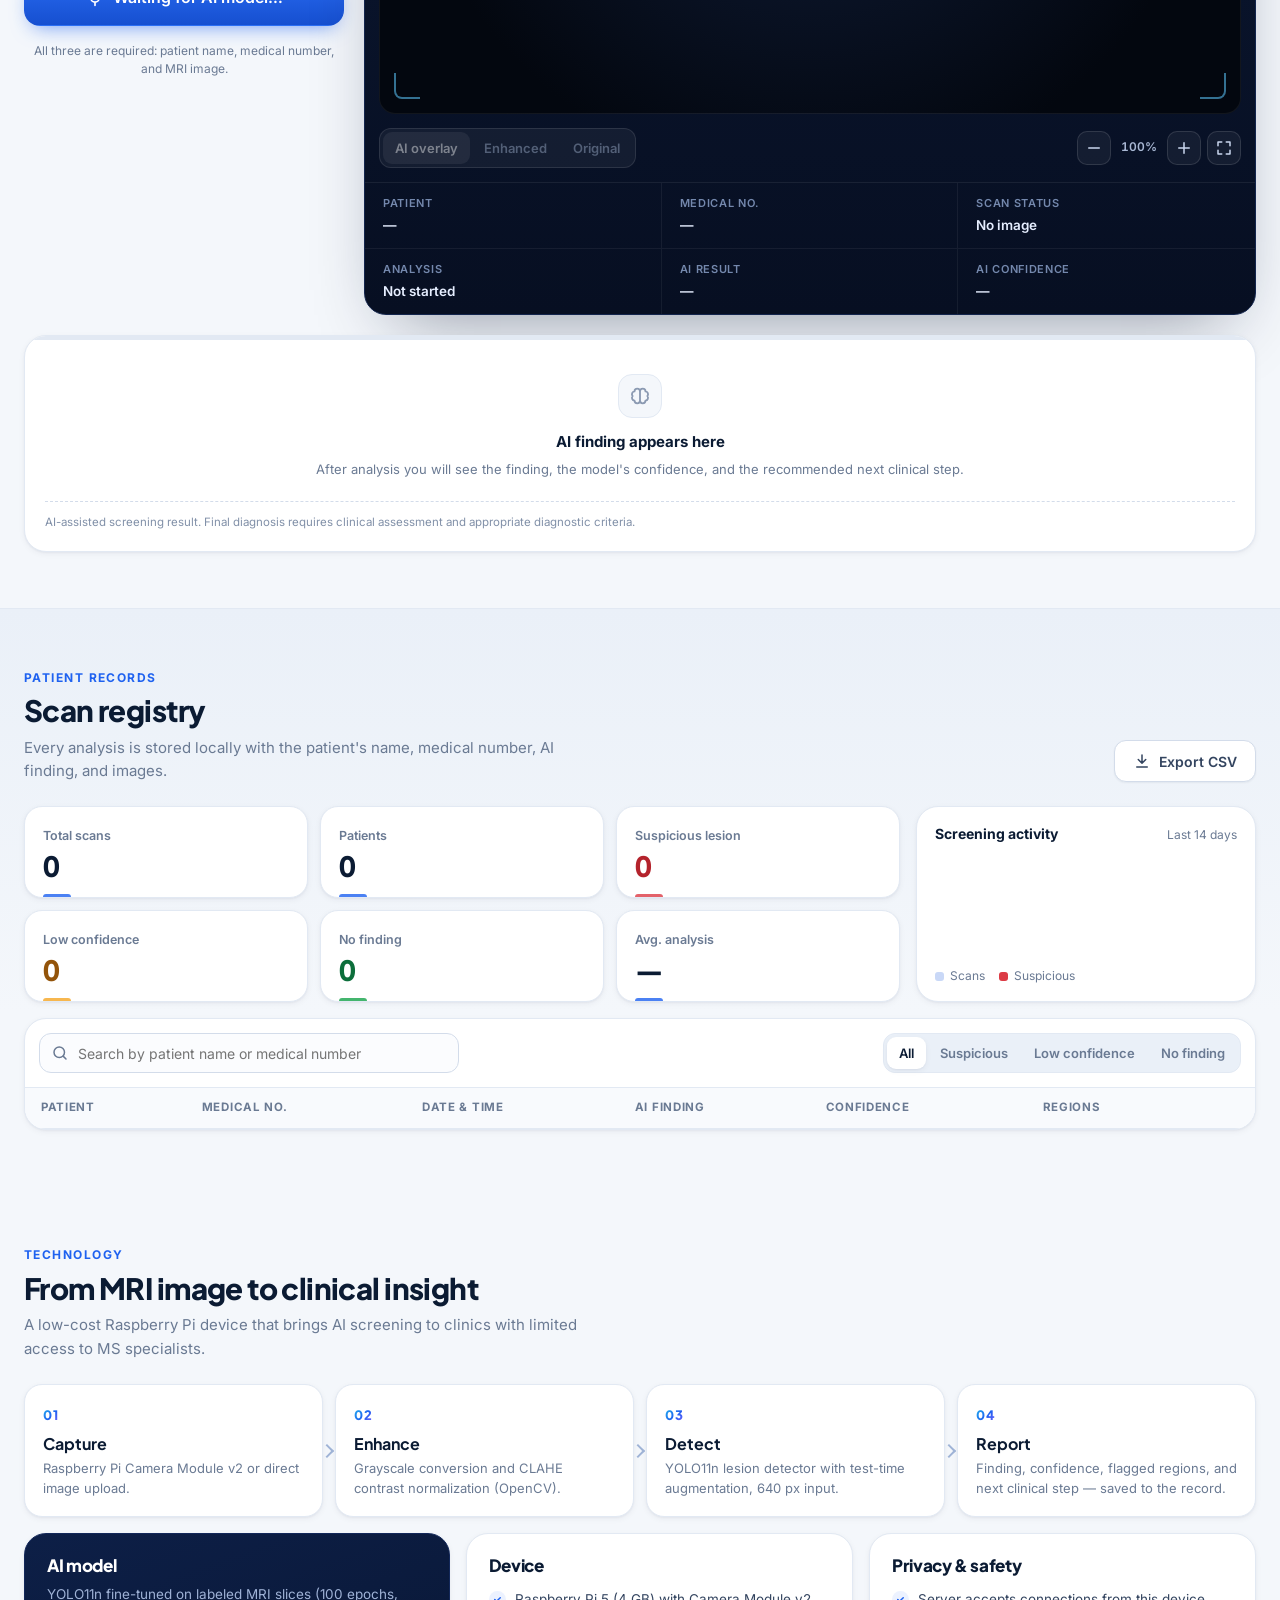
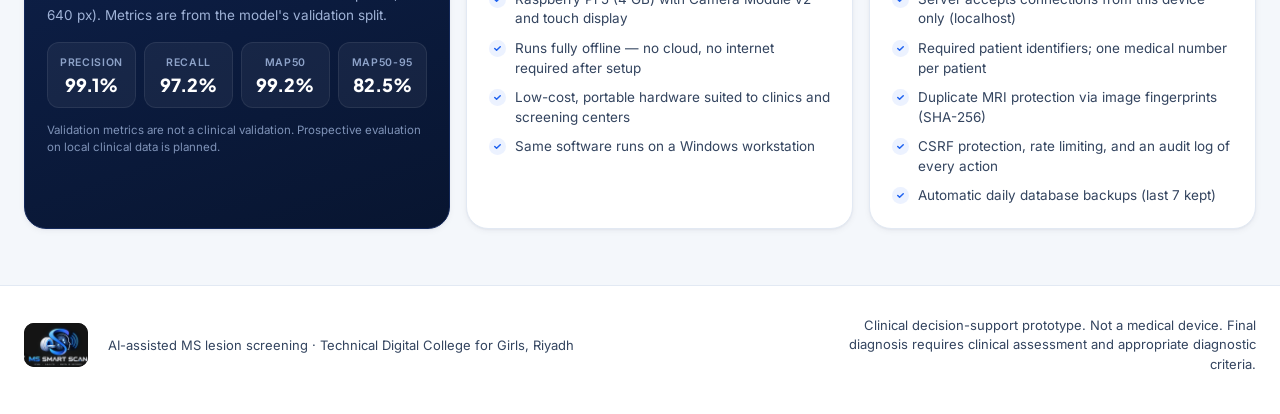
==== commit 74009c93: "pre final web Co-Authored-By: Claude Opus 5.5 <noreply@anthropic.com>" ====
--- a/static/index.html
+++ b/static/index.html
@@ -1,251 +1,459 @@
 <!DOCTYPE html>
-<html lang="ar" dir="rtl">
+<html lang="en" dir="ltr">
 <head>
 <meta charset="UTF-8">
 <meta name="viewport" content="width=device-width, initial-scale=1">
-<title>MS SmartScan · الكشف المبكر عن التصلب المتعدد</title>
-<link rel="icon" href="data:image/svg+xml,%3Csvg xmlns='http://www.w3.org/2000/svg' viewBox='0 0 24 24'%3E%3Crect width='24' height='24' rx='6' fill='%233b82f6'/%3E%3Ccircle cx='12' cy='12' r='6' fill='none' stroke='white' stroke-width='2'/%3E%3Ccircle cx='14' cy='10.5' r='1.6' fill='white'/%3E%3C/svg%3E">
+<title>MS SmartScan · AI-Assisted MS Lesion Screening</title>
+<meta name="description" content="Doctor-facing AI decision support for detecting MS-related lesions on MRI images. Runs fully on-device.">
+<link rel="icon" href="data:image/svg+xml,%3Csvg xmlns='http://www.w3.org/2000/svg' viewBox='0 0 24 24'%3E%3Crect width='24' height='24' rx='6' fill='%230A1630'/%3E%3Cpath d='M16 7.5c-1-1-2.4-1.5-4-1.5-3 0-5 1.7-5 4 0 4.6 10 3 10 7.2C17 19 15 20 12 20c-1.9 0-3.4-.5-4.5-1.5' fill='none' stroke='%2338BDF8' stroke-width='2.2' stroke-linecap='round'/%3E%3C/svg%3E">
+<link rel="preconnect" href="https://fonts.googleapis.com">
+<link href="https://fonts.googleapis.com/css2?family=Inter:wght@400;500;600;700&family=Plus+Jakarta+Sans:wght@600;700;800&display=swap" rel="stylesheet">
 <link rel="stylesheet" href="/static/style.css">
 </head>
 <body>
 
-<!-- رسم توضيحي لمقطع رنين (يُستخدم في الواجهة فقط) -->
-<svg width="0" height="0" style="position:absolute" aria-hidden="true">
-  <defs>
-    <radialGradient id="tissue" cx="50%" cy="45%" r="60%"><stop offset="0" stop-color="#c9d4e3"/><stop offset=".55" stop-color="#8a9bb3"/><stop offset="1" stop-color="#435069"/></radialGradient>
-    <radialGradient id="lesion" cx="50%" cy="50%" r="50%"><stop offset="0" stop-color="#fff"/><stop offset=".6" stop-color="#eef6ff" stop-opacity=".9"/><stop offset="1" stop-color="#eef6ff" stop-opacity="0"/></radialGradient>
-    <symbol id="brain" viewBox="0 0 200 240">
-      <ellipse cx="100" cy="120" rx="92" ry="112" fill="#0b1220" stroke="#64748b" stroke-width="5"/>
-      <ellipse cx="100" cy="120" rx="80" ry="100" fill="url(#tissue)"/>
-      <g fill="none" stroke="#2b3647" stroke-width="2.2" stroke-linecap="round" opacity=".7">
-        <path d="M100 22v196M40 60c10 8 18 6 26 14s4 18 14 22M160 60c-10 8-18 6-26 14s-4 18-14 22M30 110c14 0 16 12 30 10s14-14 26-8M170 110c-14 0-16 12-30 10s-14-14-26-8M36 160c12-6 20 4 30-4s18-4 22 6M164 160c-12-6-20 4-30-4s-18-4-22 6M58 200c8-10 20-6 28-14M142 200c-8-10-20-6-28-14M60 38c6 10 16 10 22 20M140 38c-6 10-16 10-22 20"/>
-      </g>
-      <path d="M92 92c-10 4-22 16-20 34s10 22 16 20 4-14 6-24 2-26-2-30ZM108 92c10 4 22 16 20 34s-10 22-16 20-4-14-6-24-2-26 2-30Z" fill="#1a2231"/>
-      <ellipse cx="70" cy="96" rx="7" ry="5" fill="url(#lesion)"/><ellipse cx="134" cy="138" rx="6" ry="8" fill="url(#lesion)"/><ellipse cx="118" cy="70" rx="5" ry="4" fill="url(#lesion)"/>
-    </symbol>
-  </defs>
-</svg>
-
-<!-- ============ الشريط العلوي ============ -->
-<header class="nav" id="nav">
-  <div class="wrap nav-in">
-    <a href="#top" class="brand">
-      <span class="logo"><svg viewBox="0 0 24 24"><circle cx="12" cy="12" r="7"/><path d="M5 12h3l2-4 3 8 2-4h4"/></svg></span>
-      <span>MS <b>SmartScan</b></span>
+<!-- ============ Header ============ -->
+<header class="topbar" id="topbar">
+  <div class="wrap topbar-in">
+    <a href="#top" class="brand" aria-label="MS SmartScan home">
+      <span class="logo-frame"><img src="/static/assets/logo.webp" alt="MS SmartScan logo" width="1070" height="736"></span>
     </a>
-    <nav class="links">
-      <a href="#idea">الفكرة</a>
-      <a href="#scan">الفحص</a>
-      <a href="#history">السجل</a>
+    <nav class="topnav" aria-label="Sections">
+      <a href="#workspace" data-nav="workspace">Workspace</a>
+      <a href="#records" data-nav="records">Patient Records</a>
+      <a href="#technology" data-nav="technology">Technology</a>
     </nav>
-    <span class="model-chip" id="modelChip" data-state="loading"><i></i><span>جاري تحميل النموذج…</span></span>
+    <div class="top-actions">
+      <span class="chip chip-quiet" title="Images and records are processed and stored only on this device">
+        <svg class="ic" viewBox="0 0 24 24"><rect x="5" y="11" width="14" height="10" rx="2"/><path d="M8 11V7a4 4 0 0 1 8 0v4"/></svg>
+        On-device
+      </span>
+      <span class="model-chip" id="modelChip" data-state="loading" role="status"><i></i><span>Loading AI model…</span></span>
+      <div class="clinician" title="Clinician workstation">
+        <span class="avatar">DR</span>
+        <span class="clinician-text"><b>Clinician</b><small>Neurology · Radiology</small></span>
+      </div>
+    </div>
   </div>
 </header>
 
 <main id="top">
-  <!-- ============ الواجهة ============ -->
+
+  <!-- ============ Hero ============ -->
   <section class="hero">
-    <div class="blob b1"></div><div class="blob b2"></div><div class="blob b3"></div>
     <div class="wrap hero-in">
-      <div class="hero-text">
-        <span class="pill">جهاز ذكي · Raspberry Pi · YOLO11</span>
-        <h1>اكتشاف <span class="grad">التصلب المتعدد</span> من صورة الرنين خلال ثوانٍ</h1>
-        <p class="lead">جهاز يلتقط صورة الرنين المغناطيسي، ويحللها بالذكاء الاصطناعي، ويحدد مكان البؤر ونسبة التأكد — ليكون عيناً ثانية بجانب الطبيب.</p>
-        <div class="cta">
-          <a href="#scan" class="btn btn-main btn-lg">
-            <svg class="ic" viewBox="0 0 24 24"><path d="M3 8V5a2 2 0 0 1 2-2h3M16 3h3a2 2 0 0 1 2 2v3M21 16v3a2 2 0 0 1-2 2h-3M8 21H5a2 2 0 0 1-2-2v-3M3 12h18"/></svg>
-            ابدأ الفحص الآن
+      <div class="hero-copy">
+        <span class="eyebrow"><i></i> AI clinical decision support · Multiple Sclerosis</span>
+        <h1>Screen MRI scans for <span class="accent">MS-related lesions</span> in seconds.</h1>
+        <p class="lead">MS SmartScan gives neurologists and radiologists a second pair of eyes: it enhances the MRI, localizes suspicious lesions with a trained YOLO11 model, and stores every result in the patient's record — entirely on-device.</p>
+        <div class="hero-cta">
+          <a href="#workspace" class="btn btn-primary btn-lg">
+            <svg class="ic" viewBox="0 0 24 24"><path d="M3 8V5a2 2 0 0 1 2-2h3M16 3h3a2 2 0 0 1 2 2v3M21 16v3a2 2 0 0 1-2 2h-3M8 21H5a2 2 0 0 1-2-2v-3M7 12h10"/></svg>
+            Start a new scan
           </a>
-          <a href="#idea" class="btn btn-soft btn-lg">تعرّف على الفكرة</a>
-        </div>
-        <div class="metrics">
-          <div><b>99.1%</b><span>Precision</span></div>
-          <div><b>97.2%</b><span>Recall</span></div>
-          <div><b>99.2%</b><span>mAP50</span></div>
-          <small>نتائج التحقق المسجّلة داخل النموذج best.pt</small>
-        </div>
-      </div>
-
-      <div class="hero-visual">
-        <div class="device">
-          <div class="device-top"><span class="dots"><i></i><i></i><i></i></span><span>MRI · FLAIR</span><span class="live"><i></i> تحليل</span></div>
-          <div class="mri">
-            <svg viewBox="0 0 200 240"><use href="#brain"/></svg>
-            <div class="sweep"></div>
-            <span class="box k1"></span><span class="box k2"></span><span class="box k3"></span>
-          </div>
-          <div class="device-foot"><span class="tag bad">تم اكتشاف بؤر</span><small>رسم توضيحي</small></div>
-        </div>
+          <a href="#technology" class="btn btn-ghost-light btn-lg">How it works</a>
+        </div>
+        <dl class="hero-metrics">
+          <div><dt>Precision</dt><dd>99.1<small>%</small></dd></div>
+          <div><dt>Recall</dt><dd>97.2<small>%</small></dd></div>
+          <div><dt>mAP50</dt><dd>99.2<small>%</small></dd></div>
+          <div><dt>Avg. analysis</dt><dd id="heroAvg">—</dd></div>
+        </dl>
+        <p class="hero-foot">Validation-set metrics recorded in the model file (best.pt). Analysis time is measured live on this device.</p>
+      </div>
+      <div class="hero-visual" aria-hidden="true">
+        <div class="logo-stage">
+          <img src="/static/assets/logo.webp" alt="" width="1070" height="736">
+        </div>
+        <div class="float-card fc-1"><span class="dot dot-cyan"></span><div><b>CLAHE enhancement</b><small>Contrast-normalized input</small></div></div>
+        <div class="float-card fc-2"><span class="dot dot-violet"></span><div><b>Lesion localization</b><small>YOLO11n · on-device</small></div></div>
       </div>
     </div>
   </section>
 
-  <!-- ============ الفكرة ============ -->
-  <section class="sec" id="idea">
+  <!-- ============ Workspace ============ -->
+  <section class="section" id="workspace">
     <div class="wrap">
-      <div class="head"><span class="kicker">الفكرة</span><h2>لماذا MS SmartScan؟</h2></div>
-      <div class="cards3">
-        <article class="card c-problem">
-          <span class="c-ic"><svg viewBox="0 0 24 24"><circle cx="12" cy="12" r="9"/><path d="M12 7v5l3 2"/></svg></span>
-          <h3>المشكلة</h3>
-          <p>قراءة صور الرنين يدوياً تأخذ وقتاً، وقد تفوت بؤر صغيرة مع ضغط العمل، ونقص الأطباء المختصين يؤخر التشخيص.</p>
+      <div class="section-head">
+        <div>
+          <span class="kicker">Clinical workspace</span>
+          <h2>New MRI screening</h2>
+          <p>Register the patient, add the MRI image, and run the AI analysis. The result is saved to the patient's record automatically.</p>
+        </div>
+        <div class="notice" id="notice" hidden>
+          <svg class="ic" viewBox="0 0 24 24"><path d="M12 3 4 6v6c0 4.5 3.4 8.3 8 9 4.6-.7 8-4.5 8-9V6Z"/><path d="m9 12 2 2 4-4"/></svg>
+          <p><b>For qualified clinicians.</b> Results are AI decision support, not a diagnosis. Patient data never leaves this device.</p>
+          <button class="btn btn-sm btn-soft" id="noticeOk" type="button">Acknowledge</button>
+        </div>
+      </div>
+
+      <ol class="stepper" id="stepper" aria-label="Workflow progress">
+        <li data-step="patient"><span class="s-num">1</span><span class="s-txt"><b>Patient</b><small>Name &amp; medical number</small></span></li>
+        <li data-step="mri"><span class="s-num">2</span><span class="s-txt"><b>MRI image</b><small>Upload or capture</small></span></li>
+        <li data-step="analysis"><span class="s-num">3</span><span class="s-txt"><b>AI analysis</b><small>CLAHE + YOLO11n</small></span></li>
+        <li data-step="finding"><span class="s-num">4</span><span class="s-txt"><b>Finding</b><small>Result &amp; next step</small></span></li>
+        <li data-step="record"><span class="s-num">5</span><span class="s-txt"><b>Record</b><small>Saved to registry</small></span></li>
+      </ol>
+
+      <div class="ws-grid">
+        <!-- Left: inputs -->
+        <div class="ws-col ws-inputs">
+          <form class="card" id="patientForm" novalidate autocomplete="off">
+            <div class="card-head">
+              <h3><span class="num">1</span> Patient information</h3>
+              <span class="req-badge">Required</span>
+            </div>
+            <label class="field" id="fName">
+              <span class="field-label">Patient name <em>*</em></span>
+              <input id="patient" name="patient" maxlength="80" placeholder="Full name" required aria-describedby="patientErr">
+              <span class="field-err" id="patientErr" role="alert"></span>
+            </label>
+            <label class="field" id="fId">
+              <span class="field-label">Medical number <em>*</em> <small>Unique patient identifier</small></span>
+              <input id="patientId" name="patient_id" maxlength="30" placeholder="e.g. MRN-10024" required aria-describedby="patientIdErr" spellcheck="false">
+              <span class="field-err" id="patientIdErr" role="alert"></span>
+            </label>
+            <div class="patient-hint" id="patientHint" hidden></div>
+          </form>
+
+          <div class="card" id="sourceCard">
+            <div class="card-head">
+              <h3><span class="num">2</span> MRI image</h3>
+              <div class="seg" role="tablist" aria-label="Image source">
+                <button class="seg-btn on" type="button" data-mode="upload" role="tab" aria-selected="true">
+                  <svg class="ic" viewBox="0 0 24 24"><path d="M12 16V4M7 9l5-5 5 5M4 20h16"/></svg> Upload
+                </button>
+                <button class="seg-btn" type="button" data-mode="camera" role="tab" aria-selected="false">
+                  <svg class="ic" viewBox="0 0 24 24"><path d="M4 8h3l2-3h6l2 3h3a1 1 0 0 1 1 1v10a1 1 0 0 1-1 1H4a1 1 0 0 1-1-1V9a1 1 0 0 1 1-1Z"/><circle cx="12" cy="13.5" r="3.5"/></svg> Camera
+                </button>
+              </div>
+            </div>
+
+            <label class="dropzone" id="dropZone">
+              <input type="file" id="fileInput" accept="image/png,image/jpeg,image/webp,image/bmp" hidden>
+              <span class="dz-ic"><svg viewBox="0 0 24 24"><path d="M7 18a5 5 0 0 1-.6-9.96A6 6 0 0 1 18 9a4.5 4.5 0 0 1-.5 9"/><path d="M12 12v8M9 15l3-3 3 3"/></svg></span>
+              <b>Drop the MRI image here</b>
+              <span>or <u>browse files</u> · PNG, JPG, WebP, BMP · up to 10 MB</span>
+            </label>
+
+            <div class="camera-panel" id="cameraPanel" hidden>
+              <p>Point the Raspberry Pi camera at the MRI film or screen, keep it steady, and use even backlighting.</p>
+              <div class="camera-actions">
+                <button class="btn btn-soft" type="button" id="startCam">
+                  <svg class="ic" viewBox="0 0 24 24"><path d="M4 8h3l2-3h6l2 3h3a1 1 0 0 1 1 1v10a1 1 0 0 1-1 1H4a1 1 0 0 1-1-1V9a1 1 0 0 1 1-1Z"/><circle cx="12" cy="13.5" r="3.5"/></svg>
+                  <span>Start camera</span>
+                </button>
+                <select id="camSelect" hidden aria-label="Select camera"></select>
+              </div>
+            </div>
+
+            <div class="file-chip" id="fileChip" hidden>
+              <span class="fc-thumb"><img id="fileThumb" alt=""></span>
+              <span class="fc-meta"><b id="fileName"></b><small id="fileInfo"></small></span>
+              <button class="icon-btn" type="button" id="clearImage" aria-label="Remove image" title="Remove image">
+                <svg viewBox="0 0 24 24"><path d="M6 6l12 12M18 6 6 18"/></svg>
+              </button>
+            </div>
+            <p class="field-err block" id="imageErr" role="alert"></p>
+          </div>
+
+          <button class="btn btn-primary btn-xl" id="analyzeBtn" type="button">
+            <svg class="ic" viewBox="0 0 24 24"><path d="M12 3v3M12 18v3M3 12h3M18 12h3"/><circle cx="12" cy="12" r="5"/><circle cx="12" cy="12" r="1.5"/></svg>
+            <span class="spin" aria-hidden="true"></span>
+            <span class="btn-label">Run AI analysis</span>
+          </button>
+          <div class="after-actions" id="afterActions" hidden>
+            <button class="btn btn-soft" type="button" id="newImageBtn">New image · same patient</button>
+            <button class="btn btn-soft" type="button" id="newPatientBtn">New patient</button>
+          </div>
+          <p class="req-note">All three are required: patient name, medical number, and MRI image.</p>
+        </div>
+
+        <!-- Center: MRI viewer -->
+        <div class="ws-col ws-viewer">
+          <div class="viewer-card">
+            <div class="viewer-head">
+              <div class="vh-left">
+                <span class="vh-title">MRI Viewer</span>
+                <span class="vh-patient" id="vhPatient">No patient selected</span>
+              </div>
+              <span class="status-pill" id="scanStatus" data-tone="idle">Awaiting image</span>
+            </div>
+
+            <div class="viewer-stage" id="stage">
+              <div class="stage-inner" id="stageInner">
+                <video id="video" autoplay playsinline muted hidden></video>
+                <img id="preview" alt="MRI image" hidden draggable="false">
+              </div>
+              <div class="stage-empty" id="stageEmpty">
+                <svg viewBox="0 0 120 120" aria-hidden="true"><ellipse cx="60" cy="62" rx="40" ry="48" /><path d="M60 16v92M34 40c6 5 12 4 16 9M86 40c-6 5-12 4-16 9M28 66c9 0 11 7 19 6M92 66c-9 0-11 7-19 6M36 90c7-5 12 1 18-3M84 90c-7-5-12 1-18-3"/></svg>
+                <b>No MRI loaded</b>
+                <span>Upload an image or start the camera to begin.</span>
+              </div>
+              <div class="frame-corners" aria-hidden="true"><i></i><i></i><i></i><i></i></div>
+              <div class="scanline" id="scanline" hidden></div>
+              <div class="busy-overlay" id="busyOverlay" hidden>
+                <div class="busy-card">
+                  <span class="ring"></span>
+                  <b>Analyzing MRI…</b>
+                  <small>AI-assisted screening in progress · <span id="elapsed">0.0</span>s</small>
+                </div>
+              </div>
+              <span class="stage-tag" id="stageTag" hidden></span>
+            </div>
+
+            <div class="viewer-toolbar">
+              <div class="seg seg-dark" id="viewToggle" role="group" aria-label="Image layer">
+                <button type="button" class="seg-btn on" data-view="annotated" disabled>AI overlay</button>
+                <button type="button" class="seg-btn" data-view="image" disabled>Enhanced</button>
+                <button type="button" class="seg-btn" data-view="original" disabled>Original</button>
+              </div>
+              <div class="zoom" role="group" aria-label="Zoom">
+                <button type="button" class="icon-btn dark" id="zoomOut" aria-label="Zoom out"><svg viewBox="0 0 24 24"><path d="M5 12h14"/></svg></button>
+                <span id="zoomLevel">100%</span>
+                <button type="button" class="icon-btn dark" id="zoomIn" aria-label="Zoom in"><svg viewBox="0 0 24 24"><path d="M12 5v14M5 12h14"/></svg></button>
+                <button type="button" class="icon-btn dark" id="zoomFit" aria-label="Fit to view" title="Fit"><svg viewBox="0 0 24 24"><path d="M4 9V4h5M20 9V4h-5M4 15v5h5M20 15v5h-5"/></svg></button>
+              </div>
+            </div>
+
+            <dl class="viewer-meta">
+              <div><dt>Patient</dt><dd id="mPatient">—</dd></div>
+              <div><dt>Medical no.</dt><dd id="mNumber">—</dd></div>
+              <div><dt>Scan status</dt><dd id="mScan">No image</dd></div>
+              <div><dt>Analysis</dt><dd id="mAnalysis">Not started</dd></div>
+              <div><dt>AI result</dt><dd id="mResult">—</dd></div>
+              <div><dt>AI confidence</dt><dd id="mConfidence">—</dd></div>
+            </dl>
+          </div>
+        </div>
+
+        <!-- Right: finding -->
+        <div class="ws-col ws-result">
+          <div class="card finding" id="finding" data-state="idle" aria-live="polite">
+            <div class="f-idle">
+              <span class="f-ic muted"><svg viewBox="0 0 24 24"><path d="M9 4a3 3 0 0 0-3 3 3 3 0 0 0-2 5 3 3 0 0 0 2 5 3 3 0 0 0 3 3 3 3 0 0 0 3-3V7a3 3 0 0 0-3-3ZM15 4a3 3 0 0 1 3 3 3 3 0 0 1 2 5 3 3 0 0 1-2 5 3 3 0 0 1-3 3 3 3 0 0 1-3-3V7a3 3 0 0 1 3-3Z"/></svg></span>
+              <b>AI finding appears here</b>
+              <p>After analysis you will see the finding, the model's confidence, and the recommended next clinical step.</p>
+            </div>
+
+            <div class="f-busy">
+              <ol class="progress-steps" id="progressSteps">
+                <li data-p="send"><i></i><span>Image sent securely to local AI engine</span></li>
+                <li data-p="infer"><i></i><span>Enhancement (CLAHE) and YOLO11n inference</span></li>
+                <li data-p="save"><i></i><span>Result saved to patient record</span></li>
+              </ol>
+            </div>
+
+            <div class="f-done">
+              <span class="f-eyebrow" id="fEyebrow">AI finding</span>
+              <div class="f-title-row">
+                <span class="f-ic" id="fIcon"></span>
+                <h3 id="fTitle"></h3>
+              </div>
+              <p class="f-text" id="fText"></p>
+
+              <div class="confidence" id="confBlock">
+                <div class="conf-top"><span>AI confidence</span><b id="fConf">—</b></div>
+                <div class="conf-bar"><i id="fConfBar"></i><span class="conf-mark" id="confMark" title="70% review threshold"></span></div>
+                <small id="fConfNote"></small>
+              </div>
+
+              <dl class="f-stats">
+                <div><dt>Regions flagged</dt><dd id="fRegions">—</dd></div>
+                <div><dt>Analysis time</dt><dd id="fTime">—</dd></div>
+              </dl>
+            </div>
+
+            <p class="disclaimer">AI-assisted screening result. Final diagnosis requires clinical assessment and appropriate diagnostic criteria.</p>
+          </div>
+
+          <div class="card next-step" id="nextStep" hidden>
+            <span class="ns-eyebrow">Next clinical step</span>
+            <p class="ns-lead" id="nsLead">Further clinical evaluation is recommended.</p>
+            <div class="ns-box">
+              <div class="ns-title">
+                <span class="ns-ic"><svg viewBox="0 0 24 24"><path d="M9 3h6M10 3v6l-5 9a2 2 0 0 0 1.8 3h10.4a2 2 0 0 0 1.8-3l-5-9V3"/><path d="M7.5 15h9"/></svg></span>
+                <b id="nsTitle">Consider CSF analysis</b>
+              </div>
+              <div id="nsMarkers">
+                <span class="ns-sub">Recommended markers</span>
+                <ul class="markers">
+                  <li><b>OCBs</b><span>Oligoclonal Bands</span></li>
+                  <li><b>κ-FLC</b><span>Kappa Free Light Chains</span></li>
+                </ul>
+              </div>
+              <p class="ns-note" id="nsNote">CSF analysis may provide additional evidence to support the diagnostic workup for MS.</p>
+            </div>
+          </div>
+
+          <div class="card record-saved" id="recordSaved" hidden>
+            <span class="rs-ic"><svg viewBox="0 0 24 24"><path d="M5 4h11l3 3v13H5Z"/><path d="M8 4v5h7V4M8 20v-6h8v6"/></svg></span>
+            <div>
+              <b>Saved to patient record</b>
+              <small id="rsInfo"></small>
+            </div>
+            <a href="#records" class="btn btn-sm btn-soft" id="rsView">View</a>
+          </div>
+        </div>
+      </div>
+    </div>
+  </section>
+
+  <!-- ============ Records ============ -->
+  <section class="section section-tint" id="records">
+    <div class="wrap">
+      <div class="section-head">
+        <div>
+          <span class="kicker">Patient records</span>
+          <h2>Scan registry</h2>
+          <p>Every analysis is stored locally with the patient's name, medical number, AI finding, and images.</p>
+        </div>
+        <button class="btn btn-soft" type="button" id="exportCsv">
+          <svg class="ic" viewBox="0 0 24 24"><path d="M12 4v11M7 10l5 5 5-5M5 20h14"/></svg>
+          Export CSV
+        </button>
+      </div>
+
+      <div class="insights">
+        <div class="kpis">
+          <div class="kpi"><span>Total scans</span><b id="sTotal">0</b></div>
+          <div class="kpi"><span>Patients</span><b id="sPatients">0</b></div>
+          <div class="kpi tone-red"><span>Suspicious lesion</span><b id="sInf">0</b></div>
+          <div class="kpi tone-amber"><span>Low confidence</span><b id="sUncertain">0</b></div>
+          <div class="kpi tone-green"><span>No finding</span><b id="sOk">0</b></div>
+          <div class="kpi"><span>Avg. analysis</span><b id="sAvg">—</b></div>
+        </div>
+        <div class="card activity">
+          <div class="activity-head"><b>Screening activity</b><small>Last 14 days</small></div>
+          <svg id="activityChart" viewBox="0 0 280 90" preserveAspectRatio="none" role="img" aria-label="Scans per day, last 14 days"></svg>
+          <div class="legend"><span><i class="lg-all"></i>Scans</span><span><i class="lg-inf"></i>Suspicious</span></div>
+        </div>
+      </div>
+
+      <div class="card table-card">
+        <div class="table-tools">
+          <label class="search">
+            <svg class="ic" viewBox="0 0 24 24"><circle cx="11" cy="11" r="7"/><path d="m20 20-3.5-3.5"/></svg>
+            <input id="search" type="search" placeholder="Search by patient name or medical number" aria-label="Search records">
+          </label>
+          <div class="seg" id="filter" role="group" aria-label="Filter by finding">
+            <button type="button" class="seg-btn on" data-filter="all">All</button>
+            <button type="button" class="seg-btn" data-filter="Infected">Suspicious</button>
+            <button type="button" class="seg-btn" data-filter="Uncertain">Low confidence</button>
+            <button type="button" class="seg-btn" data-filter="Healthy">No finding</button>
+          </div>
+        </div>
+        <div class="table-scroll">
+          <table class="records">
+            <thead>
+              <tr><th>Patient</th><th>Medical no.</th><th>Date &amp; time</th><th>AI finding</th><th>Confidence</th><th>Regions</th><th><span class="sr">Actions</span></th></tr>
+            </thead>
+            <tbody id="recordsBody"></tbody>
+          </table>
+        </div>
+        <div class="empty" id="recordsEmpty" hidden>
+          <span class="f-ic muted"><svg viewBox="0 0 24 24"><path d="M3 12a9 9 0 1 0 3-6.7L3 8M3 3v5h5M12 7v5l3 2"/></svg></span>
+          <b id="emptyTitle">No scans recorded yet</b>
+          <p id="emptyText">Completed analyses will appear here with the patient's details.</p>
+        </div>
+      </div>
+    </div>
+  </section>
+
+  <!-- ============ Technology ============ -->
+  <section class="section" id="technology">
+    <div class="wrap">
+      <div class="section-head">
+        <div>
+          <span class="kicker">Technology</span>
+          <h2>From MRI image to clinical insight</h2>
+          <p>A low-cost Raspberry Pi device that brings AI screening to clinics with limited access to MS specialists.</p>
+        </div>
+      </div>
+
+      <ol class="pipeline">
+        <li><span class="p-num">01</span><b>Capture</b><p>Raspberry Pi Camera Module v2 or direct image upload.</p></li>
+        <li><span class="p-num">02</span><b>Enhance</b><p>Grayscale conversion and CLAHE contrast normalization (OpenCV).</p></li>
+        <li><span class="p-num">03</span><b>Detect</b><p>YOLO11n lesion detector with test-time augmentation, 640 px input.</p></li>
+        <li><span class="p-num">04</span><b>Report</b><p>Finding, confidence, flagged regions, and next clinical step — saved to the record.</p></li>
+      </ol>
+
+      <div class="tech-grid">
+        <article class="card tech model-card">
+          <h3>AI model</h3>
+          <p class="muted-p">YOLO11n fine-tuned on labeled MRI slices (100 epochs, 640 px). Metrics are from the model's validation split.</p>
+          <dl class="model-metrics">
+            <div><dt>Precision</dt><dd>99.1%</dd></div>
+            <div><dt>Recall</dt><dd>97.2%</dd></div>
+            <div><dt>mAP50</dt><dd>99.2%</dd></div>
+            <div><dt>mAP50-95</dt><dd>82.5%</dd></div>
+          </dl>
+          <p class="fine">Validation metrics are not a clinical validation. Prospective evaluation on local clinical data is planned.</p>
         </article>
-        <article class="card c-solution">
-          <span class="c-ic"><svg viewBox="0 0 24 24"><path d="M9 4a3 3 0 0 0-3 3 3 3 0 0 0-2 5 3 3 0 0 0 2 5 3 3 0 0 0 3 3 3 3 0 0 0 3-3V7a3 3 0 0 0-3-3ZM15 4a3 3 0 0 1 3 3 3 3 0 0 1 2 5 3 3 0 0 1-2 5 3 3 0 0 1-3 3 3 3 0 0 1-3-3V7a3 3 0 0 1 3-3Z"/></svg></span>
-          <h3>الحل</h3>
-          <p>نموذج ذكاء اصطناعي مدرَّب على صور الرنين يكشف بؤر التصلب ويحدد مكانها ونسبة التأكد خلال ثوانٍ.</p>
+        <article class="card tech">
+          <h3>Device</h3>
+          <ul class="ticks">
+            <li>Raspberry Pi 5 (4 GB) with Camera Module v2 and touch display</li>
+            <li>Runs fully offline — no cloud, no internet required after setup</li>
+            <li>Low-cost, portable hardware suited to clinics and screening centers</li>
+            <li>Same software runs on a Windows workstation</li>
+          </ul>
         </article>
-        <article class="card c-device">
-          <span class="c-ic"><svg viewBox="0 0 24 24"><rect x="6" y="6" width="12" height="12" rx="2"/><rect x="9.5" y="9.5" width="5" height="5" rx="1"/><path d="M9 2v4M15 2v4M9 18v4M15 18v4M2 9h4M2 15h4M18 9h4M18 15h4"/></svg></span>
-          <h3>الجهاز</h3>
-          <p>يعمل على Raspberry Pi مع كاميرا وشاشة، والتحليل كله داخل الجهاز بدون إنترنت، فتبقى صور المرضى في المنشأة.</p>
+        <article class="card tech">
+          <h3>Privacy &amp; safety</h3>
+          <ul class="ticks">
+            <li>Server accepts connections from this device only (localhost)</li>
+            <li>Required patient identifiers; one medical number per patient</li>
+            <li>Duplicate MRI protection via image fingerprints (SHA-256)</li>
+            <li>CSRF protection, rate limiting, and an audit log of every action</li>
+            <li>Automatic daily database backups (last 7 kept)</li>
+          </ul>
         </article>
-      </div>
-
-      <ol class="flow">
-        <li><span>1</span><b>التقاط الصورة</b><small>كاميرا الجهاز أو رفع ملف</small></li>
-        <li><span>2</span><b>تحسين التباين</b><small>خوارزمية CLAHE</small></li>
-        <li><span>3</span><b>كشف البؤر</b><small>نموذج YOLO11 · best.pt</small></li>
-        <li><span>4</span><b>النتيجة</b><small>مكان البؤر + نسبة التأكد</small></li>
-      </ol>
-    </div>
-  </section>
-
-  <!-- ============ الفحص ============ -->
-  <section class="sec sec-tint" id="scan">
-    <div class="wrap">
-      <div class="head"><span class="kicker">الفحص</span><h2>جرّب الفحص الذكي</h2><p>التقط صورة الرنين بالكاميرا أو ارفعها من جهازك، ثم اضغط «تحليل».</p></div>
-
-      <div class="studio">
-        <!-- العارض -->
-        <div class="panel viewer-panel">
-          <div class="tabs" role="tablist">
-            <button class="tab on" data-mode="camera" role="tab">
-              <svg class="ic" viewBox="0 0 24 24"><path d="M4 8h3l2-3h6l2 3h3a1 1 0 0 1 1 1v10a1 1 0 0 1-1 1H4a1 1 0 0 1-1-1V9a1 1 0 0 1 1-1Z"/><circle cx="12" cy="13.5" r="3.5"/></svg> الكاميرا
-            </button>
-            <button class="tab" data-mode="upload" role="tab">
-              <svg class="ic" viewBox="0 0 24 24"><path d="M12 16V4M7 9l5-5 5 5M4 20h16"/></svg> رفع صورة
-            </button>
-          </div>
-
-          <div class="viewer" id="viewer">
-            <video id="video" autoplay playsinline muted></video>
-            <img id="preview" alt="" hidden>
-            <div class="frame"><i></i><i></i><i></i><i></i></div>
-            <div class="sweep" id="sweep" hidden></div>
-
-            <div class="overlay" id="camGate">
-              <span class="o-ic"><svg viewBox="0 0 24 24"><path d="M4 8h3l2-3h6l2 3h3a1 1 0 0 1 1 1v10a1 1 0 0 1-1 1H4a1 1 0 0 1-1-1V9a1 1 0 0 1 1-1Z"/><circle cx="12" cy="13.5" r="3.5"/></svg></span>
-              <b>شغّل الكاميرا</b>
-              <p>وجّهها على صورة الرنين داخل الإطار</p>
-              <button class="btn btn-main" id="startCam">تشغيل الكاميرا</button>
-              <small class="err" id="camErr"></small>
-            </div>
-
-            <label class="overlay drop" id="dropZone" hidden>
-              <input type="file" id="fileInput" accept="image/*" hidden>
-              <span class="o-ic"><svg viewBox="0 0 24 24"><path d="M12 16V4M7 9l5-5 5 5M4 20h16"/></svg></span>
-              <b>اسحب صورة الرنين هنا</b>
-              <p>أو اضغط لاختيار ملف (PNG / JPG)</p>
-              <span class="btn btn-main">اختيار صورة</span>
-            </label>
-          </div>
-
-          <div class="viewer-bar">
-            <select id="camSelect" hidden aria-label="اختيار الكاميرا"></select>
-            <button class="btn btn-soft" id="resetBtn" hidden>صورة جديدة</button>
-            <button class="btn btn-main btn-lg" id="analyzeBtn" disabled>
-              <svg class="ic" viewBox="0 0 24 24"><path d="M3 8V5a2 2 0 0 1 2-2h3M16 3h3a2 2 0 0 1 2 2v3M21 16v3a2 2 0 0 1-2 2h-3M8 21H5a2 2 0 0 1-2-2v-3M3 12h18"/></svg>
-              <span>التقاط وتحليل</span>
-            </button>
-          </div>
-        </div>
-
-        <!-- الجانب -->
-        <aside class="side">
-          <div class="panel">
-            <h3 class="p-title">بيانات المريض <small>(اختياري)</small></h3>
-            <div class="fields">
-              <label><span>الاسم</span><input id="patient" maxlength="80" placeholder="مثال: نورة"></label>
-              <label><span>الرقم الطبي</span><input id="patientId" maxlength="30" inputmode="numeric" placeholder="مثال: 1001"></label>
-            </div>
-          </div>
-
-          <div class="panel result idle" id="result">
-            <div class="r-idle">
-              <span class="r-ic muted"><svg viewBox="0 0 24 24"><circle cx="12" cy="12" r="9"/><path d="M12 8v4M12 16h.01"/></svg></span>
-              <b>النتيجة تظهر هنا</b>
-              <p>بعد التحليل يظهر مكان البؤر ونسبة التأكد</p>
-            </div>
-            <div class="r-busy">
-              <ol class="steps" id="steps">
-                <li>إرسال الصورة</li><li>تحسين التباين (CLAHE)</li><li>كشف البؤر بالنموذج</li><li>تجهيز النتيجة</li>
-              </ol>
-            </div>
-            <div class="r-done">
-              <span class="r-ic" id="rIcon"></span>
-              <h3 id="rTitle"></h3>
-              <div class="gauge" id="gauge">
-                <svg viewBox="0 0 120 70"><path d="M10 60a50 50 0 0 1 100 0" class="g-bg"/><path d="M10 60a50 50 0 0 1 100 0" class="g-fg" id="gFg"/></svg>
-                <b id="rConf"></b><small>نسبة التأكد</small>
-              </div>
-              <div class="r-stats"><div><b id="rLesions">0</b><small>بؤر</small></div><div><b id="rTime">0</b><small>ثانية</small></div></div>
-              <p class="r-note" id="rNote"></p>
-            </div>
-          </div>
-        </aside>
-      </div>
-      <p class="disclaimer">أداة مساعدة لدعم قرار الطبيب، ولا تغني عن التشخيص الطبي المختص.</p>
-    </div>
-  </section>
-
-  <!-- ============ السجل ============ -->
-  <section class="sec" id="history">
-    <div class="wrap">
-      <div class="head row">
-        <div><span class="kicker">السجل</span><h2>الفحوصات السابقة</h2></div>
-        <div class="h-stats">
-          <div><b id="sTotal">0</b><small>فحص</small></div>
-          <div class="bad"><b id="sInf">0</b><small>مؤشرات إصابة</small></div>
-          <div class="warn"><b id="sUncertain">0</b><small>غير حاسم</small></div>
-          <div class="good"><b id="sOk">0</b><small>سليم</small></div>
-        </div>
-      </div>
-      <div class="grid" id="historyGrid"></div>
-      <div class="empty" id="historyEmpty" hidden>
-        <span class="r-ic muted"><svg viewBox="0 0 24 24"><path d="M3 12a9 9 0 1 0 3-6.7L3 8M3 3v5h5M12 7v5l3 2"/></svg></span>
-        <b>لا توجد فحوصات بعد</b><p>أول فحص تسويه بيظهر هنا</p>
       </div>
     </div>
   </section>
 </main>
 
-<footer class="foot">
-  <div class="wrap foot-in">
-    <span class="brand small"><span class="logo"><svg viewBox="0 0 24 24"><circle cx="12" cy="12" r="7"/><path d="M5 12h3l2-4 3 8 2-4h4"/></svg></span><span>MS <b>SmartScan</b></span></span>
-    <span>نظام ذكي للكشف المبكر عن التصلب اللويحي المتعدد</span>
+<footer class="footer">
+  <div class="wrap footer-in">
+    <span class="footer-logo"><img src="/static/assets/logo.webp" alt="MS SmartScan logo" width="1070" height="736"></span>
+    <p>AI-assisted MS lesion screening · Technical Digital College for Girls, Riyadh</p>
+    <p class="fine">Clinical decision-support prototype. Not a medical device. Final diagnosis requires clinical assessment and appropriate diagnostic criteria.</p>
   </div>
 </footer>
 
-<!-- عرض الفحص بحجم كبير -->
-<div class="modal" id="modal">
+<!-- Scan detail -->
+<div class="modal" id="modal" role="dialog" aria-modal="true" aria-labelledby="dName">
   <div class="modal-box">
-    <button class="x" data-close aria-label="إغلاق"><svg viewBox="0 0 24 24"><path d="M6 6l12 12M18 6 6 18"/></svg></button>
-    <div class="m-img"><img id="mImg" alt=""></div>
+    <button class="icon-btn modal-x" type="button" data-close aria-label="Close"><svg viewBox="0 0 24 24"><path d="M6 6l12 12M18 6 6 18"/></svg></button>
+    <div class="m-img">
+      <img id="dImg" alt="MRI scan">
+      <div class="seg seg-dark m-toggle" id="dToggle">
+        <button type="button" class="seg-btn on" data-v="annotated">AI overlay</button>
+        <button type="button" class="seg-btn" data-v="image">Enhanced</button>
+        <button type="button" class="seg-btn" data-v="original">Original</button>
+      </div>
+    </div>
     <div class="m-info">
-      <span class="tag" id="mTag"></span>
-      <h3 id="mName"></h3>
+      <span class="badge" id="dBadge"></span>
+      <h3 id="dName"></h3>
+      <span class="m-id" id="dNumber"></span>
       <dl>
-        <div><dt>نسبة التأكد</dt><dd id="mConf"></dd></div>
-        <div><dt>عدد البؤر</dt><dd id="mLes"></dd></div>
-        <div><dt>التاريخ</dt><dd id="mDate"></dd></div>
-        <div><dt>زمن التحليل</dt><dd id="mTime"></dd></div>
+        <div><dt>AI confidence</dt><dd id="dConf"></dd></div>
+        <div><dt>Regions flagged</dt><dd id="dRegions"></dd></div>
+        <div><dt>Scan date</dt><dd id="dDate"></dd></div>
+        <div><dt>Analysis time</dt><dd id="dTime"></dd></div>
+        <div><dt>Scan ID</dt><dd id="dId" class="mono"></dd></div>
+        <div><dt>Model</dt><dd id="dModel"></dd></div>
       </dl>
-      <div class="m-toggle"><button class="on" data-v="annotated">مع تحديد البؤر</button><button data-v="image">الصورة المحسّنة</button></div>
-      <button class="btn btn-danger" id="mDelete">حذف الفحص</button>
+      <p class="m-text" id="dText"></p>
+      <p class="disclaimer">AI-assisted screening result. Final diagnosis requires clinical assessment and appropriate diagnostic criteria.</p>
+      <button class="btn btn-danger" type="button" id="dDelete">Delete scan</button>
     </div>
   </div>
 </div>
+
+<div class="toast" id="toast" role="status" hidden></div>
 
 <script src="/static/app.js"></script>
 </body>
--- a/static/style.css
+++ b/static/style.css
@@ -1,280 +1,681 @@
 /* ================================================================
-   MS SmartScan — تصميم فاتح ومشرق
+   MS SmartScan — clinical imaging UI
+   Light foundation · deep navy · clinical blue · cyan / violet accents
    ================================================================ */
 :root {
-  --bg: #f4f7ff;
+  --bg: #f4f7fb;
+  --bg-2: #eaf0f8;
   --surface: #ffffff;
-  --tint: #eef3ff;
-  --text: #0f1d3a;
-  --muted: #5d6b89;
-  --line: #e2e8f5;
-  --blue: #3b82f6;
-  --cyan: #06b6d4;
-  --violet: #8b5cf6;
-  --rose: #f43f5e;
-  --green: #10b981;
-  --amber: #f59e0b;
-  --grad: linear-gradient(120deg, #06b6d4 0%, #3b82f6 50%, #8b5cf6 100%);
-  --shadow-sm: 0 2px 8px rgba(30, 58, 138, .06);
-  --shadow: 0 18px 50px -20px rgba(30, 58, 138, .25);
-  --r: 20px;
-  --font: 'IBM Plex Sans Arabic', 'Segoe UI', Tahoma, 'Noto Sans Arabic', 'DejaVu Sans', sans-serif;
-}
+  --ink: #0b1b33;
+  --ink-2: #33445f;
+  --muted: #6a7a93;
+  --line: #e2e9f3;
+  --line-2: #d3dcea;
+
+  --navy: #081530;
+  --navy-2: #0e2250;
+  --blue: #1f62f0;
+  --blue-600: #164fd0;
+  --blue-50: #ecf2ff;
+  --cyan: #22b8ee;
+  --violet: #7c5cff;
+
+  --red: #dc3b45;   --red-50: #fdeff0;   --red-100: #f9d6d9;
+  --amber: #b4690e; --amber-50: #fff6e5; --amber-100: #fbe3b5; --amber-dot: #f5a524;
+  --green: #0f8a4a; --green-50: #eafaf1; --green-100: #c5eed7;
+
+  --grad-brand: linear-gradient(135deg, #22b8ee 0%, #1f62f0 55%, #7c5cff 100%);
+  --shadow-xs: 0 1px 2px rgba(11, 27, 51, .06);
+  --shadow-sm: 0 2px 6px rgba(11, 27, 51, .05), 0 1px 2px rgba(11, 27, 51, .04);
+  --shadow: 0 12px 32px -14px rgba(14, 34, 80, .22), 0 2px 6px rgba(14, 34, 80, .05);
+  --shadow-lg: 0 30px 70px -30px rgba(8, 21, 48, .45);
+
+  --r-sm: 10px;
+  --r: 16px;
+  --r-lg: 22px;
+  --font: 'Inter', system-ui, -apple-system, 'Segoe UI', Roboto, 'Helvetica Neue', Arial, sans-serif;
+  --font-display: 'Plus Jakarta Sans', 'Inter', system-ui, 'Segoe UI', sans-serif;
+  --mono: ui-monospace, 'SFMono-Regular', Consolas, 'Liberation Mono', monospace;
+  --header-h: 84px;
+}
+
 * { box-sizing: border-box; }
-html { scroll-behavior: smooth; scroll-padding-top: 80px; }
-body { margin: 0; font-family: var(--font); background: var(--bg); color: var(--text); line-height: 1.75; -webkit-font-smoothing: antialiased; }
-h1, h2, h3, p { margin: 0; }
-h1, h2, h3 { line-height: 1.3; }
+html { scroll-behavior: smooth; scroll-padding-top: calc(var(--header-h) + 12px); }
+body {
+  margin: 0; background: var(--bg); color: var(--ink);
+  font: 400 15px/1.55 var(--font);
+  -webkit-font-smoothing: antialiased; text-rendering: optimizeLegibility;
+}
+h1, h2, h3, p, dl, dd, ol, ul { margin: 0; }
+ol, ul { padding: 0; list-style: none; }
+h1, h2, h3 { font-family: var(--font-display); letter-spacing: -.02em; line-height: 1.15; color: var(--ink); }
 a { color: inherit; text-decoration: none; }
 img { display: block; max-width: 100%; }
 button, input, select { font: inherit; color: inherit; }
+button { cursor: pointer; }
 [hidden] { display: none !important; }
-svg { fill: none; stroke: currentColor; stroke-width: 1.9; stroke-linecap: round; stroke-linejoin: round; }
-.ic { width: 20px; height: 20px; flex-shrink: 0; }
-.wrap { width: min(1140px, 100% - 40px); margin-inline: auto; }
-
-/* ---------- أزرار ووسوم ---------- */
-.btn { display: inline-flex; align-items: center; justify-content: center; gap: 8px; padding: 11px 20px; border-radius: 14px; border: 0; font-weight: 600; cursor: pointer; transition: transform .2s, box-shadow .2s, background .2s; white-space: nowrap; }
-.btn-main { background: var(--grad); color: #fff; box-shadow: 0 10px 24px -10px rgba(59, 130, 246, .7); }
-.btn-main:hover { transform: translateY(-2px); box-shadow: 0 14px 30px -10px rgba(59, 130, 246, .8); }
-.btn-main:disabled { opacity: .45; cursor: not-allowed; transform: none; box-shadow: none; }
-.btn-soft { background: var(--surface); color: var(--text); border: 1.5px solid var(--line); }
-.btn-soft:hover { border-color: var(--blue); color: var(--blue); }
-.btn-danger { background: #fff1f3; color: var(--rose); border: 1.5px solid #fecdd6; }
-.btn-danger:hover { background: #ffe4e8; }
-.btn-lg { padding: 14px 26px; font-size: 1.02rem; border-radius: 16px; }
-.tag { display: inline-flex; align-items: center; gap: 6px; padding: 4px 12px; border-radius: 99px; font-size: .82rem; font-weight: 600; white-space: nowrap; }
-.tag::before { content: ''; width: 7px; height: 7px; border-radius: 50%; background: currentColor; }
-.tag.bad { color: #e11d48; background: #ffe4e8; }
-.tag.good { color: #059669; background: #d1fae5; }
-.tag.warn { color: #b45309; background: #fef3c7; }
-.spin { width: 18px; height: 18px; border-radius: 50%; border: 2.5px solid rgba(255, 255, 255, .4); border-top-color: #fff; animation: spin .8s linear infinite; }
+.sr { position: absolute; width: 1px; height: 1px; overflow: hidden; clip: rect(0 0 0 0); }
+.mono { font-family: var(--mono); font-size: 12px; }
+:focus-visible { outline: 3px solid rgba(31, 98, 240, .35); outline-offset: 2px; border-radius: 8px; }
+
+.wrap { width: min(1320px, 100% - 48px); margin-inline: auto; }
+.ic, .icon-btn svg, .f-ic svg, .dz-ic svg, .rs-ic svg, .ns-ic svg {
+  width: 18px; height: 18px; fill: none; stroke: currentColor; stroke-width: 2; stroke-linecap: round; stroke-linejoin: round; flex: none;
+}
+
+/* ---------------- Buttons ---------------- */
+.btn {
+  display: inline-flex; align-items: center; justify-content: center; gap: 8px;
+  height: 42px; padding: 0 18px; border-radius: 12px; border: 1px solid transparent;
+  font-weight: 600; font-size: 14px; white-space: nowrap;
+  transition: background .18s, box-shadow .18s, transform .18s, border-color .18s, color .18s;
+}
+.btn:active:not(:disabled) { transform: translateY(1px); }
+.btn:disabled { cursor: not-allowed; opacity: .55; }
+.btn-primary {
+  color: #fff; background: linear-gradient(180deg, #2b6ff5, var(--blue-600));
+  box-shadow: 0 8px 20px -8px rgba(31, 98, 240, .65), inset 0 1px 0 rgba(255, 255, 255, .18);
+}
+.btn-primary:hover:not(:disabled) { box-shadow: 0 12px 26px -8px rgba(31, 98, 240, .75), inset 0 1px 0 rgba(255, 255, 255, .2); }
+.btn-soft { background: var(--surface); border-color: var(--line-2); color: var(--ink-2); box-shadow: var(--shadow-xs); }
+.btn-soft:hover:not(:disabled) { border-color: #b9c6db; color: var(--ink); }
+.btn-ghost-light { color: #dce8ff; border-color: rgba(173, 199, 255, .28); background: rgba(255, 255, 255, .04); }
+.btn-ghost-light:hover { background: rgba(255, 255, 255, .09); color: #fff; }
+.btn-danger { background: var(--red-50); color: var(--red); border-color: var(--red-100); }
+.btn-danger:hover { background: #fbe1e3; }
+.btn-sm { height: 34px; padding: 0 12px; font-size: 13px; border-radius: 10px; }
+.btn-lg { height: 50px; padding: 0 22px; font-size: 15px; border-radius: 14px; }
+.btn-xl { width: 100%; height: 56px; font-size: 16px; border-radius: 16px; }
+.btn-xl .ic { width: 20px; height: 20px; }
+.btn .spin { display: none; }
+.btn.loading .ic { display: none; }
+.btn.loading .spin { display: block; }
+.btn.loading:disabled { opacity: .9; cursor: progress; }
+.btn .spin { width: 18px; height: 18px; border-radius: 50%; border: 2.5px solid rgba(255, 255, 255, .35); border-top-color: #fff; animation: spin .8s linear infinite; }
+
+.icon-btn {
+  display: inline-grid; place-items: center; width: 34px; height: 34px; border-radius: 10px;
+  border: 1px solid var(--line-2); background: var(--surface); color: var(--ink-2);
+}
+.icon-btn:hover { color: var(--ink); border-color: #b9c6db; }
+.icon-btn.dark { background: rgba(255, 255, 255, .05); border-color: rgba(255, 255, 255, .12); color: #c9d6ee; }
+.icon-btn.dark:hover { background: rgba(255, 255, 255, .1); color: #fff; }
+
+/* segmented control */
+.seg { display: inline-flex; padding: 3px; gap: 2px; border-radius: 12px; background: var(--bg-2); border: 1px solid var(--line); }
+.seg-btn {
+  display: inline-flex; align-items: center; gap: 6px; height: 32px; padding: 0 12px;
+  border: 0; border-radius: 9px; background: transparent; color: var(--muted); font-size: 13px; font-weight: 600;
+  transition: background .15s, color .15s, box-shadow .15s;
+}
+.seg-btn .ic { width: 15px; height: 15px; }
+.seg-btn:hover:not(:disabled) { color: var(--ink); }
+.seg-btn.on { background: var(--surface); color: var(--ink); box-shadow: var(--shadow-sm); }
+.seg-btn:disabled { cursor: not-allowed; opacity: .45; }
+.seg-dark { background: rgba(255, 255, 255, .05); border-color: rgba(255, 255, 255, .1); }
+.seg-dark .seg-btn { color: #9fb0cc; }
+.seg-dark .seg-btn:hover:not(:disabled) { color: #fff; }
+.seg-dark .seg-btn.on { background: rgba(255, 255, 255, .14); color: #fff; box-shadow: none; }
+
+.chip {
+  display: inline-flex; align-items: center; gap: 6px; height: 32px; padding: 0 12px;
+  border-radius: 999px; font-size: 12.5px; font-weight: 600; white-space: nowrap;
+}
+.chip .ic { width: 15px; height: 15px; }
+.chip-quiet { color: var(--ink-2); background: var(--surface); border: 1px solid var(--line); }
+
+/* ---------------- Header ---------------- */
+.topbar {
+  position: sticky; top: 0; z-index: 50; height: var(--header-h);
+  background: rgba(255, 255, 255, .86); backdrop-filter: saturate(1.4) blur(14px); -webkit-backdrop-filter: saturate(1.4) blur(14px);
+  border-bottom: 1px solid transparent; transition: border-color .2s, box-shadow .2s;
+}
+.topbar.scrolled { border-color: var(--line); box-shadow: 0 8px 24px -18px rgba(14, 34, 80, .4); }
+.topbar-in { height: 100%; display: flex; align-items: center; gap: 28px; }
+.brand { display: flex; align-items: center; flex: none; }
+.logo-frame {
+  display: block; height: 66px; aspect-ratio: 1070 / 736; border-radius: 14px; overflow: hidden;
+  background: #141414; box-shadow: 0 6px 18px -8px rgba(8, 21, 48, .55), 0 0 0 1px rgba(8, 21, 48, .08);
+}
+.logo-frame img { width: 100%; height: 100%; object-fit: contain; }
+.topnav { display: flex; gap: 4px; margin-inline: auto; }
+.topnav a {
+  position: relative; padding: 8px 14px; border-radius: 10px; font-size: 14px; font-weight: 600; color: var(--muted);
+  transition: color .15s, background .15s;
+}
+.topnav a:hover { color: var(--ink); background: var(--bg); }
+.topnav a.active { color: var(--blue); }
+.topnav a.active::after { content: ""; position: absolute; left: 14px; right: 14px; bottom: 2px; height: 2px; border-radius: 2px; background: var(--blue); }
+.top-actions { display: flex; align-items: center; gap: 10px; }
+
+.model-chip {
+  display: inline-flex; align-items: center; gap: 8px; height: 32px; padding: 0 12px 0 10px; border-radius: 999px;
+  font-size: 12.5px; font-weight: 600; background: var(--bg); border: 1px solid var(--line); color: var(--muted); white-space: nowrap;
+}
+.model-chip i { width: 8px; height: 8px; border-radius: 50%; background: #94a3b8; position: relative; }
+.model-chip[data-state="loading"] i { background: var(--amber-dot); animation: pulse 1.2s ease-in-out infinite; }
+.model-chip[data-state="ready"] { background: var(--green-50); border-color: var(--green-100); color: var(--green); }
+.model-chip[data-state="ready"] i { background: #16a34a; box-shadow: 0 0 0 0 rgba(22, 163, 74, .5); animation: ping 2.2s ease-out infinite; }
+.model-chip[data-state="error"] { background: var(--red-50); border-color: var(--red-100); color: var(--red); }
+.model-chip[data-state="error"] i { background: var(--red); }
+
+.clinician { display: flex; align-items: center; gap: 10px; padding: 4px 12px 4px 4px; border-radius: 999px; border: 1px solid var(--line); background: var(--surface); }
+.avatar { display: grid; place-items: center; width: 34px; height: 34px; border-radius: 50%; background: var(--grad-brand); color: #fff; font-size: 12px; font-weight: 700; letter-spacing: .04em; }
+.clinician-text { display: flex; flex-direction: column; line-height: 1.2; }
+.clinician-text b { font-size: 13px; }
+.clinician-text small { font-size: 11.5px; color: var(--muted); }
+
+/* ---------------- Hero ---------------- */
+.hero { padding: 20px 0 8px; }
+.hero-in {
+  position: relative; overflow: hidden; isolation: isolate;
+  display: grid; grid-template-columns: 1.15fr .85fr; gap: 32px; align-items: center;
+  padding: 52px 56px; border-radius: 28px; color: #e6eeff;
+  background:
+    radial-gradient(900px 420px at 88% 20%, rgba(34, 184, 238, .20), transparent 60%),
+    radial-gradient(700px 380px at 70% 110%, rgba(124, 92, 255, .22), transparent 60%),
+    linear-gradient(160deg, #0b1c42 0%, var(--navy) 60%);
+  box-shadow: var(--shadow-lg);
+}
+.hero-in::before {  /* fine grid, like an imaging workstation */
+  content: ""; position: absolute; inset: 0; z-index: -1; opacity: .5;
+  background-image: linear-gradient(rgba(148, 178, 255, .06) 1px, transparent 1px), linear-gradient(90deg, rgba(148, 178, 255, .06) 1px, transparent 1px);
+  background-size: 36px 36px;
+  mask-image: radial-gradient(ellipse at 70% 40%, #000 30%, transparent 75%);
+  -webkit-mask-image: radial-gradient(ellipse at 70% 40%, #000 30%, transparent 75%);
+}
+.eyebrow {
+  display: inline-flex; align-items: center; gap: 8px; padding: 6px 12px; border-radius: 999px;
+  font-size: 12.5px; font-weight: 600; color: #bfe9ff; background: rgba(34, 184, 238, .10); border: 1px solid rgba(34, 184, 238, .25);
+}
+.eyebrow i { width: 6px; height: 6px; border-radius: 50%; background: var(--cyan); box-shadow: 0 0 10px var(--cyan); }
+.hero h1 { margin-top: 18px; font-size: clamp(32px, 3.6vw, 50px); font-weight: 800; color: #fff; max-width: 16ch; }
+.hero h1 .accent { background: linear-gradient(100deg, #5fd4ff 0%, #8fb1ff 50%, #b3a2ff 100%); -webkit-background-clip: text; background-clip: text; color: transparent; }
+.lead { margin-top: 16px; max-width: 58ch; font-size: 16px; line-height: 1.65; color: #b6c5e3; }
+.hero-cta { display: flex; flex-wrap: wrap; gap: 12px; margin-top: 26px; }
+.hero-metrics { display: grid; grid-template-columns: repeat(4, minmax(0, 1fr)); gap: 10px; margin-top: 34px; max-width: 580px; }
+.hero-metrics div { padding: 12px 14px; border-radius: 14px; background: rgba(255, 255, 255, .04); border: 1px solid rgba(173, 199, 255, .14); }
+.hero-metrics dt { font-size: 11.5px; font-weight: 600; color: #8ea3c9; text-transform: uppercase; letter-spacing: .06em; }
+.hero-metrics dd { margin-top: 4px; font: 700 24px/1.1 var(--font-display); color: #fff; font-variant-numeric: tabular-nums; }
+.hero-metrics dd small { font-size: 14px; color: #8ea3c9; margin-left: 1px; }
+.hero-foot { margin-top: 10px; font-size: 12px; color: #7f93b8; }
+
+.hero-visual { position: relative; display: grid; place-items: center; min-height: 340px; padding: 52px 0; }
+.logo-stage {
+  position: relative; width: min(100%, 470px); border-radius: 24px; overflow: hidden; background: #141414;
+  box-shadow: 0 0 0 1px rgba(148, 178, 255, .16), 0 30px 80px -30px rgba(34, 184, 238, .45), 0 20px 50px -20px rgba(0, 0, 0, .6);
+}
+.logo-stage img { width: 100%; height: auto; }
+.float-card {
+  position: absolute; display: flex; align-items: center; gap: 10px; padding: 10px 14px; border-radius: 14px;
+  background: rgba(10, 24, 56, .78); border: 1px solid rgba(148, 178, 255, .2); backdrop-filter: blur(10px); -webkit-backdrop-filter: blur(10px);
+  box-shadow: 0 14px 30px -14px rgba(0, 0, 0, .6); animation: float 6s ease-in-out infinite;
+}
+.float-card b { display: block; font-size: 13px; color: #fff; }
+.float-card small { font-size: 11.5px; color: #93a7cc; }
+.fc-1 { left: 0; bottom: 0; }
+.fc-2 { right: 0; top: 0; animation-delay: -3s; }
+.dot { width: 10px; height: 10px; border-radius: 50%; flex: none; }
+.dot-cyan { background: var(--cyan); box-shadow: 0 0 12px var(--cyan); }
+.dot-violet { background: var(--violet); box-shadow: 0 0 12px var(--violet); }
+
+/* ---------------- Sections ---------------- */
+.section { padding: 56px 0; }
+.section-tint { background: linear-gradient(180deg, var(--bg-2), var(--bg) 70%); border-top: 1px solid var(--line); }
+.section-head { display: flex; align-items: flex-end; justify-content: space-between; gap: 24px; margin-bottom: 24px; flex-wrap: wrap; }
+.section-head h2 { font-size: clamp(24px, 2.3vw, 32px); font-weight: 800; margin-top: 6px; }
+.section-head p { margin-top: 8px; color: var(--muted); max-width: 62ch; }
+.kicker { font-size: 12px; font-weight: 700; letter-spacing: .12em; text-transform: uppercase; color: var(--blue); }
+
+.notice {
+  display: flex; align-items: center; gap: 12px; max-width: 560px; padding: 10px 12px 10px 14px; border-radius: 14px;
+  background: var(--surface); border: 1px solid var(--line); box-shadow: var(--shadow-sm);
+}
+.notice .ic { color: var(--blue); width: 22px; height: 22px; }
+.notice p { font-size: 13px; color: var(--ink-2); line-height: 1.45; }
+
+.card { background: var(--surface); border: 1px solid var(--line); border-radius: var(--r-lg); box-shadow: var(--shadow-sm); }
+.card-head { display: flex; align-items: center; justify-content: space-between; gap: 10px; margin-bottom: 16px; }
+.card-head h3 { display: flex; align-items: center; gap: 10px; font-size: 16px; font-weight: 700; white-space: nowrap; }
+#sourceCard .seg-btn { padding: 0 10px; }
+.num {
+  display: inline-grid; place-items: center; width: 24px; height: 24px; border-radius: 8px;
+  background: var(--blue-50); color: var(--blue); font: 700 12px/1 var(--font);
+}
+.req-badge { font-size: 11.5px; font-weight: 700; color: var(--blue); background: var(--blue-50); padding: 4px 9px; border-radius: 999px; }
+
+/* ---------------- Stepper ---------------- */
+.stepper {
+  display: grid; grid-template-columns: repeat(5, 1fr); gap: 8px; margin-bottom: 20px; padding: 8px;
+  background: var(--surface); border: 1px solid var(--line); border-radius: 18px; box-shadow: var(--shadow-sm);
+}
+.stepper li { position: relative; display: flex; align-items: center; gap: 10px; padding: 10px 12px; border-radius: 12px; transition: background .2s; }
+.stepper li + li::before { content: ""; position: absolute; left: -8px; top: 50%; width: 8px; height: 2px; background: var(--line-2); }
+.s-num {
+  display: grid; place-items: center; flex: none; width: 30px; height: 30px; border-radius: 50%;
+  font: 700 13px/1 var(--font); color: var(--muted); background: var(--bg); border: 1.5px solid var(--line-2); transition: all .25s;
+}
+.s-txt { display: flex; flex-direction: column; line-height: 1.25; min-width: 0; }
+.s-txt b { font-size: 13.5px; }
+.s-txt small { font-size: 12px; color: var(--muted); white-space: nowrap; overflow: hidden; text-overflow: ellipsis; }
+.stepper li.active { background: var(--blue-50); }
+.stepper li.active .s-num { color: #fff; background: var(--blue); border-color: var(--blue); box-shadow: 0 0 0 4px rgba(31, 98, 240, .15); }
+.stepper li.done .s-num { color: #fff; background: #16a34a; border-color: #16a34a; font-size: 0; }
+.stepper li.done .s-num::after { content: ""; width: 10px; height: 6px; border: 2.5px solid #fff; border-top: 0; border-right: 0; transform: translateY(-1px) rotate(-45deg); }
+.stepper li.warn .s-num { color: #fff; background: var(--amber-dot); border-color: var(--amber-dot); }
+.stepper li.fail .s-num { color: #fff; background: var(--red); border-color: var(--red); }
+.stepper li.busy .s-num { border-color: var(--blue); border-top-color: transparent; color: var(--blue); animation: spin 1s linear infinite; }
+.stepper li.busy .s-num { animation: none; position: relative; }
+.stepper li.busy .s-num::before { content: ""; position: absolute; inset: -4px; border-radius: 50%; border: 2px solid var(--blue); border-top-color: transparent; animation: spin .9s linear infinite; }
+
+/* ---------------- Workspace grid ---------------- */
+.ws-grid { display: grid; grid-template-columns: 340px minmax(0, 1fr) 360px; gap: 20px; align-items: start; }
+.ws-col { display: flex; flex-direction: column; gap: 16px; min-width: 0; }
+.ws-inputs .card, .ws-result .card { padding: 20px; }
+
+/* fields */
+.field { display: block; margin-bottom: 14px; }
+.field:last-of-type { margin-bottom: 0; }
+.field-label { display: flex; align-items: baseline; gap: 6px; margin-bottom: 6px; font-size: 13px; font-weight: 600; color: var(--ink-2); }
+.field-label em { font-style: normal; color: var(--red); }
+.field-label small { margin-left: auto; font-weight: 500; color: var(--muted); font-size: 11.5px; }
+.field input {
+  width: 100%; height: 44px; padding: 0 14px; border-radius: 12px; border: 1px solid var(--line-2); background: #fbfcfe;
+  font-size: 14.5px; transition: border-color .15s, box-shadow .15s, background .15s;
+}
+.field input::placeholder { color: #9aa8bd; }
+.field input:hover { border-color: #b9c6db; }
+.field input:focus { outline: 0; border-color: var(--blue); background: #fff; box-shadow: 0 0 0 4px rgba(31, 98, 240, .12); }
+.field.invalid input { border-color: var(--red); background: #fffafa; box-shadow: 0 0 0 4px rgba(220, 59, 69, .10); }
+.field.valid input { border-color: #9fd9b8; }
+.field-err { display: block; min-height: 0; margin-top: 6px; font-size: 12.5px; font-weight: 600; color: var(--red); }
+.field-err:empty { display: none; }
+.field-err.block { margin-top: 12px; }
+.shake { animation: shake .38s ease; }
+
+.patient-hint {
+  margin-top: 14px; padding: 10px 12px; border-radius: 12px; font-size: 12.5px; line-height: 1.45;
+  background: var(--blue-50); color: #1d3f8a; border: 1px solid #d7e3ff; display: flex; gap: 10px; align-items: center;
+}
+.patient-hint.warn { background: var(--amber-50); color: var(--amber); border-color: var(--amber-100); }
+.patient-hint b { color: inherit; }
+.patient-hint button { margin-left: auto; flex: none; border: 0; background: transparent; color: var(--blue); font-weight: 700; font-size: 12.5px; padding: 4px; }
+
+/* dropzone */
+.dropzone {
+  display: flex; flex-direction: column; align-items: center; gap: 6px; padding: 26px 16px; text-align: center; cursor: pointer;
+  border: 1.5px dashed #b8c7e0; border-radius: 16px; background: linear-gradient(180deg, #fafcff, #f3f7fe);
+  transition: border-color .15s, background .15s, transform .15s;
+}
+.dropzone:hover, .dropzone.over { border-color: var(--blue); background: var(--blue-50); }
+.dropzone.over { transform: scale(1.01); }
+.dropzone.invalid { border-color: var(--red); background: #fff8f8; }
+.dz-ic { display: grid; place-items: center; width: 48px; height: 48px; margin-bottom: 4px; border-radius: 14px; background: #fff; color: var(--blue); box-shadow: var(--shadow-sm); }
+.dz-ic svg { width: 24px; height: 24px; }
+.dropzone b { font-size: 14.5px; }
+.dropzone span { font-size: 12.5px; color: var(--muted); }
+.dropzone u { color: var(--blue); text-decoration: none; font-weight: 600; }
+
+.camera-panel p { font-size: 13px; color: var(--muted); margin-bottom: 12px; }
+.camera-actions { display: flex; gap: 8px; flex-wrap: wrap; }
+.camera-actions select { flex: 1; min-width: 0; height: 42px; border-radius: 12px; border: 1px solid var(--line-2); padding: 0 10px; background: #fff; }
+
+.file-chip { display: flex; align-items: center; gap: 12px; margin-top: 12px; padding: 10px; border-radius: 14px; border: 1px solid var(--line); background: #fbfcfe; }
+.fc-thumb { width: 44px; height: 44px; border-radius: 10px; overflow: hidden; background: #0b1426; flex: none; }
+.fc-thumb img { width: 100%; height: 100%; object-fit: cover; }
+.fc-meta { display: flex; flex-direction: column; min-width: 0; flex: 1; line-height: 1.3; }
+.fc-meta b { font-size: 13px; white-space: nowrap; overflow: hidden; text-overflow: ellipsis; }
+.fc-meta small { font-size: 12px; color: var(--muted); }
+
+.after-actions { display: grid; grid-template-columns: 1fr 1fr; gap: 8px; }
+.after-actions .btn { padding: 0 10px; font-size: 13px; }
+.req-note { font-size: 12px; color: var(--muted); text-align: center; }
+
+/* ---------------- Viewer ---------------- */
+.viewer-card {
+  display: flex; flex-direction: column; border-radius: var(--r-lg); overflow: hidden;
+  background: linear-gradient(180deg, #0c1a38, #070f22); border: 1px solid #13254d; box-shadow: var(--shadow-lg); color: #d7e2f7;
+}
+.viewer-head { display: flex; align-items: center; justify-content: space-between; gap: 12px; padding: 14px 18px; border-bottom: 1px solid rgba(255, 255, 255, .07); }
+.vh-left { display: flex; align-items: center; gap: 12px; min-width: 0; }
+.vh-title { font: 700 14px/1 var(--font-display); color: #fff; letter-spacing: -.01em; }
+.vh-patient { font-size: 12.5px; color: #8fa3c7; white-space: nowrap; overflow: hidden; text-overflow: ellipsis; padding-left: 12px; border-left: 1px solid rgba(255, 255, 255, .12); }
+.vh-patient b { color: #e6eeff; font-weight: 600; }
+
+.status-pill {
+  display: inline-flex; align-items: center; gap: 7px; height: 28px; padding: 0 11px; border-radius: 999px; font-size: 12px; font-weight: 600; white-space: nowrap;
+  color: #a9b8d4; background: rgba(255, 255, 255, .06); border: 1px solid rgba(255, 255, 255, .1);
+}
+.status-pill::before { content: ""; width: 7px; height: 7px; border-radius: 50%; background: currentColor; opacity: .9; }
+.status-pill[data-tone="ready"] { color: #7cc4ff; background: rgba(34, 184, 238, .1); border-color: rgba(34, 184, 238, .25); }
+.status-pill[data-tone="busy"] { color: #9db8ff; background: rgba(31, 98, 240, .16); border-color: rgba(96, 140, 255, .35); }
+.status-pill[data-tone="busy"]::before { animation: pulse 1s ease-in-out infinite; }
+.status-pill[data-tone="red"] { color: #ff9ca3; background: rgba(220, 59, 69, .14); border-color: rgba(255, 120, 130, .3); }
+.status-pill[data-tone="amber"] { color: #ffcf7a; background: rgba(245, 165, 36, .13); border-color: rgba(245, 165, 36, .3); }
+.status-pill[data-tone="green"] { color: #7fe0a8; background: rgba(22, 163, 74, .14); border-color: rgba(34, 197, 94, .3); }
+
+.viewer-stage {
+  position: relative; aspect-ratio: 1 / 1; max-height: 620px; margin: 14px; border-radius: 16px; overflow: hidden;
+  background: radial-gradient(circle at 50% 45%, #111f3d, #03070f 75%); border: 1px solid rgba(255, 255, 255, .06);
+  touch-action: none;
+}
+.stage-inner { position: absolute; inset: 0; display: grid; place-items: center; transform-origin: center; transition: transform .2s ease; }
+.stage-inner.dragging { transition: none; cursor: grabbing; }
+.viewer-stage.zoomed .stage-inner { cursor: grab; }
+.stage-inner video, .stage-inner img { max-width: 100%; max-height: 100%; width: 100%; height: 100%; object-fit: contain; user-select: none; }
+.stage-empty { position: absolute; inset: 0; display: grid; place-content: center; justify-items: center; gap: 8px; text-align: center; color: #7f93b8; padding: 20px; }
+.stage-empty svg { width: 96px; height: 96px; fill: none; stroke: #2c4476; stroke-width: 1.6; stroke-linecap: round; margin-bottom: 6px; }
+.stage-empty b { color: #cfdcf3; font-size: 15px; }
+.stage-empty span { font-size: 13px; }
+.frame-corners i { position: absolute; width: 26px; height: 26px; border: 2px solid rgba(94, 200, 255, .55); pointer-events: none; }
+.frame-corners i:nth-child(1) { top: 14px; left: 14px; border-right: 0; border-bottom: 0; border-top-left-radius: 8px; }
+.frame-corners i:nth-child(2) { top: 14px; right: 14px; border-left: 0; border-bottom: 0; border-top-right-radius: 8px; }
+.frame-corners i:nth-child(3) { bottom: 14px; left: 14px; border-right: 0; border-top: 0; border-bottom-left-radius: 8px; }
+.frame-corners i:nth-child(4) { bottom: 14px; right: 14px; border-left: 0; border-top: 0; border-bottom-right-radius: 8px; }
+.scanline {
+  position: absolute; left: 0; right: 0; top: 0; height: 30%; pointer-events: none;
+  background: linear-gradient(180deg, transparent, rgba(34, 184, 238, .10) 70%, rgba(94, 214, 255, .55) 99%, transparent);
+  animation: sweep 2.2s cubic-bezier(.45, 0, .55, 1) infinite;
+}
+.busy-overlay { position: absolute; inset: 0; display: grid; place-items: end center; padding: 22px; pointer-events: none; }
+.busy-card {
+  display: flex; flex-direction: column; align-items: center; gap: 4px; padding: 14px 22px; border-radius: 16px; text-align: center;
+  background: rgba(7, 15, 34, .8); border: 1px solid rgba(120, 160, 255, .25); backdrop-filter: blur(8px); -webkit-backdrop-filter: blur(8px);
+}
+.busy-card b { color: #fff; font-size: 14px; }
+.busy-card small { color: #9fb2d6; font-size: 12px; font-variant-numeric: tabular-nums; }
+.ring { width: 26px; height: 26px; border-radius: 50%; border: 3px solid rgba(94, 200, 255, .2); border-top-color: var(--cyan); animation: spin .8s linear infinite; margin-bottom: 4px; }
+.stage-tag {
+  position: absolute; bottom: 22px; left: 24px; padding: 6px 12px; border-radius: 999px; font-size: 12px; font-weight: 700;
+  letter-spacing: .02em; white-space: nowrap; box-shadow: 0 8px 20px -8px rgba(0, 0, 0, .6);
+}
+.stage-tag.red { background: rgba(220, 59, 69, .92); color: #fff; }
+.stage-tag.amber { background: rgba(245, 165, 36, .95); color: #1f1400; }
+.stage-tag.green { background: rgba(22, 163, 74, .92); color: #fff; }
+.stage-tag.gray { background: rgba(80, 96, 128, .92); color: #fff; }
+
+.viewer-toolbar { display: flex; align-items: center; justify-content: space-between; gap: 10px; padding: 0 14px 14px; flex-wrap: wrap; }
+.zoom { display: flex; align-items: center; gap: 6px; }
+.zoom span { min-width: 44px; text-align: center; font-size: 12px; font-weight: 600; color: #a9b8d4; font-variant-numeric: tabular-nums; }
+
+.viewer-meta { display: grid; grid-template-columns: repeat(3, minmax(0, 1fr)); border-top: 1px solid rgba(255, 255, 255, .07); }
+.viewer-meta div { padding: 12px 18px; border-right: 1px solid rgba(255, 255, 255, .06); border-bottom: 1px solid rgba(255, 255, 255, .06); min-width: 0; }
+.viewer-meta div:nth-child(3n) { border-right: 0; }
+.viewer-meta div:nth-child(n+4) { border-bottom: 0; }
+.viewer-meta dt { font-size: 11px; font-weight: 600; color: #7488ad; text-transform: uppercase; letter-spacing: .06em; }
+.viewer-meta dd { margin-top: 3px; font-size: 13.5px; font-weight: 600; color: #e6eeff; white-space: nowrap; overflow: hidden; text-overflow: ellipsis; }
+.viewer-meta dd.t-red { color: #ff9ca3; } .viewer-meta dd.t-amber { color: #ffcf7a; } .viewer-meta dd.t-green { color: #7fe0a8; }
+
+/* ---------------- Finding ---------------- */
+.finding { position: relative; overflow: hidden; }
+.finding::before { content: ""; position: absolute; left: 0; right: 0; top: 0; height: 4px; background: var(--line); transition: background .3s; }
+.finding .f-busy, .finding .f-done { display: none; }
+.finding[data-state="busy"] .f-idle, .finding[data-state="done"] .f-idle { display: none; }
+.finding[data-state="busy"] .f-busy, .finding[data-state="done"] .f-done { display: block; }
+.finding[data-state="busy"]::before { background: linear-gradient(90deg, var(--cyan), var(--blue), var(--violet), var(--cyan)); background-size: 300% 100%; animation: flow 1.6s linear infinite; }
+.finding[data-tone="red"]::before { background: var(--red); }
+.finding[data-tone="amber"]::before { background: var(--amber-dot); }
+.finding[data-tone="green"]::before { background: #16a34a; }
+.finding[data-tone="gray"]::before { background: #64748b; }
+.f-idle { text-align: center; padding: 18px 6px 6px; }
+.f-idle b { display: block; margin-top: 12px; font-size: 15px; }
+.f-idle p { margin-top: 6px; font-size: 13px; color: var(--muted); }
+.f-ic { display: inline-grid; place-items: center; width: 44px; height: 44px; border-radius: 14px; flex: none; }
+.f-ic svg { width: 22px; height: 22px; }
+.f-ic.muted { background: var(--bg); color: #8b9ab2; border: 1px solid var(--line); }
+
+.progress-steps { display: grid; gap: 14px; padding: 8px 2px; }
+.progress-steps li { display: flex; align-items: center; gap: 12px; font-size: 13.5px; color: var(--muted); }
+.progress-steps i { position: relative; flex: none; width: 22px; height: 22px; border-radius: 50%; border: 2px solid var(--line-2); }
+.progress-steps li.active { color: var(--ink); font-weight: 600; }
+.progress-steps li.active i { border-color: var(--blue); border-top-color: transparent; animation: spin .8s linear infinite; }
+.progress-steps li.ok { color: var(--ink-2); }
+.progress-steps li.ok i { border-color: #16a34a; background: #16a34a; }
+.progress-steps li.ok i::after { content: ""; position: absolute; left: 5px; top: 5px; width: 8px; height: 5px; border: 2px solid #fff; border-top: 0; border-right: 0; transform: rotate(-45deg); }
+
+.f-eyebrow { font-size: 11.5px; font-weight: 700; letter-spacing: .1em; text-transform: uppercase; color: var(--muted); }
+.f-title-row { display: flex; align-items: center; gap: 12px; margin-top: 10px; }
+.f-title-row h3 { font-size: 18px; font-weight: 800; line-height: 1.2; letter-spacing: -.01em; text-transform: uppercase; }
+.f-text { margin-top: 12px; font-size: 14px; color: var(--ink-2); line-height: 1.55; }
+.finding[data-tone="red"] .f-ic { background: var(--red-50); color: var(--red); }
+.finding[data-tone="red"] h3 { color: #b4232c; }
+.finding[data-tone="amber"] .f-ic { background: var(--amber-50); color: var(--amber); }
+.finding[data-tone="amber"] h3 { color: #93540a; }
+.finding[data-tone="green"] .f-ic { background: var(--green-50); color: var(--green); }
+.finding[data-tone="green"] h3 { color: #0c6e3b; }
+.finding[data-tone="gray"] .f-ic { background: #f1f4f9; color: #475569; }
+
+.confidence { margin-top: 18px; padding: 14px; border-radius: 14px; background: #f8fafd; border: 1px solid var(--line); }
+.conf-top { display: flex; align-items: baseline; justify-content: space-between; }
+.conf-top span { font-size: 12.5px; font-weight: 600; color: var(--muted); }
+.conf-top b { font: 800 28px/1 var(--font-display); letter-spacing: -.02em; font-variant-numeric: tabular-nums; }
+.conf-bar { position: relative; height: 8px; margin-top: 12px; border-radius: 99px; background: #e5ebf4; overflow: visible; }
+.conf-bar i { position: absolute; inset: 0 auto 0 0; width: 0; border-radius: 99px; background: var(--grad-brand); transition: width .9s cubic-bezier(.2, .8, .2, 1); }
+.conf-mark { position: absolute; left: 70%; top: -4px; width: 2px; height: 16px; border-radius: 2px; background: var(--ink-2); opacity: .45; }
+.confidence small { display: block; margin-top: 8px; font-size: 12px; color: var(--muted); line-height: 1.4; }
+.finding[data-tone="red"] .conf-bar i { background: linear-gradient(90deg, #ff8a80, var(--red)); }
+.finding[data-tone="amber"] .conf-bar i { background: linear-gradient(90deg, #ffd27a, var(--amber-dot)); }
+.confidence.na .conf-top b { font-size: 15px; font-weight: 700; color: var(--muted); font-family: var(--font); }
+.confidence.na .conf-bar { display: none; }
+
+.f-stats { display: grid; grid-template-columns: 1fr 1fr; gap: 10px; margin-top: 12px; }
+.f-stats div { padding: 12px 14px; border-radius: 14px; border: 1px solid var(--line); }
+.f-stats dt { font-size: 12px; color: var(--muted); font-weight: 600; }
+.f-stats dd { margin-top: 2px; font: 700 18px/1.2 var(--font-display); font-variant-numeric: tabular-nums; }
+
+.disclaimer { margin-top: 16px; padding-top: 12px; border-top: 1px dashed var(--line-2); font-size: 11.5px; line-height: 1.45; color: #8190a8; }
+
+/* next step */
+.next-step { border-color: #d9e3ff; background: linear-gradient(180deg, #f6f9ff, #fff 60%); animation: rise .45s cubic-bezier(.2, .8, .2, 1); }
+.ns-eyebrow { display: inline-flex; align-items: center; gap: 8px; font-size: 11.5px; font-weight: 800; letter-spacing: .12em; text-transform: uppercase; color: var(--blue); }
+.ns-eyebrow::before { content: ""; width: 18px; height: 2px; background: var(--blue); border-radius: 2px; }
+.ns-lead { margin-top: 8px; font-size: 14.5px; font-weight: 600; color: var(--ink); }
+.ns-box { margin-top: 14px; padding: 16px; border-radius: 16px; background: #fff; border: 1px solid var(--line); box-shadow: var(--shadow-sm); }
+.ns-title { display: flex; align-items: center; gap: 10px; }
+.ns-title b { font: 800 15px/1.2 var(--font-display); letter-spacing: .02em; text-transform: uppercase; color: var(--navy-2); }
+.ns-ic { display: grid; place-items: center; width: 34px; height: 34px; border-radius: 10px; background: linear-gradient(135deg, #e8f5ff, #efeaff); color: var(--violet); flex: none; }
+.ns-sub { display: block; margin-top: 14px; font-size: 12px; font-weight: 600; color: var(--muted); }
+.markers { display: grid; gap: 8px; margin-top: 8px; }
+.markers li { display: flex; align-items: center; gap: 10px; padding: 9px 12px; border-radius: 12px; background: #f7f9fd; border: 1px solid var(--line); font-size: 13px; }
+.markers li::before { content: ""; width: 6px; height: 6px; border-radius: 50%; background: var(--violet); flex: none; }
+.markers b { font-family: var(--font-display); color: var(--ink); min-width: 44px; }
+.markers span { color: var(--ink-2); }
+.ns-note { margin-top: 12px; font-size: 12.5px; color: var(--muted); line-height: 1.5; }
+
+.record-saved { display: flex; align-items: center; gap: 12px; padding: 14px 16px !important; animation: rise .45s cubic-bezier(.2, .8, .2, 1); }
+.record-saved > div { flex: 1; min-width: 0; line-height: 1.35; }
+.record-saved b { display: block; font-size: 13.5px; }
+.record-saved small { display: block; font-size: 12px; color: var(--muted); white-space: nowrap; overflow: hidden; text-overflow: ellipsis; }
+.rs-ic { display: grid; place-items: center; width: 38px; height: 38px; border-radius: 12px; background: var(--green-50); color: var(--green); flex: none; }
+
+/* ---------------- Records ---------------- */
+.insights { display: grid; grid-template-columns: 1fr 340px; gap: 16px; margin-bottom: 16px; }
+.kpis { display: grid; grid-template-columns: repeat(3, minmax(0, 1fr)); gap: 12px; }
+.kpi { position: relative; padding: 16px 18px; border-radius: 18px; background: var(--surface); border: 1px solid var(--line); box-shadow: var(--shadow-sm); overflow: hidden; }
+.kpi span { font-size: 12.5px; font-weight: 600; color: var(--muted); }
+.kpi b { display: block; margin-top: 4px; font: 800 28px/1.1 var(--font-display); letter-spacing: -.02em; font-variant-numeric: tabular-nums; }
+.kpi::after { content: ""; position: absolute; left: 18px; bottom: 0; width: 28px; height: 3px; border-radius: 3px 3px 0 0; background: var(--blue); opacity: .8; }
+.kpi.tone-red::after { background: var(--red); } .kpi.tone-red b { color: #b4232c; }
+.kpi.tone-amber::after { background: var(--amber-dot); } .kpi.tone-amber b { color: #93540a; }
+.kpi.tone-green::after { background: #16a34a; } .kpi.tone-green b { color: #0c6e3b; }
+.activity { padding: 16px 18px; display: flex; flex-direction: column; }
+.activity-head { display: flex; align-items: baseline; justify-content: space-between; }
+.activity-head b { font-size: 14px; }
+.activity-head small { font-size: 12px; color: var(--muted); }
+#activityChart { width: 100%; height: 110px; margin-top: 10px; flex: 1; }
+#activityChart .bar { fill: #c9d8f7; }
+#activityChart .bar-inf { fill: var(--red); opacity: .85; }
+#activityChart .base { stroke: var(--line-2); stroke-width: 1; }
+#activityChart text { font: 600 7px var(--font); fill: var(--muted); }
+.legend { display: flex; gap: 14px; margin-top: 8px; font-size: 12px; color: var(--muted); }
+.legend i { display: inline-block; width: 9px; height: 9px; border-radius: 3px; margin-right: 6px; vertical-align: -1px; }
+.lg-all { background: #c9d8f7; } .lg-inf { background: var(--red); }
+
+.table-card { overflow: hidden; }
+.table-tools { display: flex; align-items: center; justify-content: space-between; gap: 12px; padding: 14px; border-bottom: 1px solid var(--line); flex-wrap: wrap; }
+.search { position: relative; flex: 1; min-width: 240px; max-width: 420px; }
+.search .ic { position: absolute; left: 12px; top: 50%; transform: translateY(-50%); color: var(--muted); }
+.search input { width: 100%; height: 40px; padding: 0 12px 0 38px; border-radius: 12px; border: 1px solid var(--line-2); background: #fbfcfe; font-size: 14px; }
+.search input:focus { outline: 0; border-color: var(--blue); box-shadow: 0 0 0 4px rgba(31, 98, 240, .12); background: #fff; }
+.table-scroll { overflow-x: auto; }
+.records { width: 100%; border-collapse: collapse; font-size: 13.5px; }
+.records th { text-align: left; padding: 11px 16px; font-size: 11.5px; font-weight: 700; letter-spacing: .06em; text-transform: uppercase; color: var(--muted); background: #f8fafd; border-bottom: 1px solid var(--line); white-space: nowrap; }
+.records td { padding: 12px 16px; border-bottom: 1px solid var(--line); vertical-align: middle; white-space: nowrap; }
+.records tbody tr { cursor: pointer; transition: background .15s; }
+.records tbody tr:hover { background: #f7faff; }
+.records tbody tr:last-child td { border-bottom: 0; }
+.records tbody tr.flash { animation: flash 2.2s ease; }
+.who { display: flex; align-items: center; gap: 12px; }
+.thumb { width: 42px; height: 42px; border-radius: 10px; overflow: hidden; background: #0b1426; flex: none; border: 1px solid var(--line); }
+.thumb img { width: 100%; height: 100%; object-fit: cover; }
+.who b { display: block; font-weight: 600; }
+.who small { font-size: 12px; color: var(--muted); }
+.mrn { font-family: var(--mono); font-size: 12.5px; color: var(--ink-2); background: var(--bg); padding: 3px 8px; border-radius: 6px; border: 1px solid var(--line); }
+.num-cell { font-variant-numeric: tabular-nums; font-weight: 600; }
+.badge { display: inline-flex; align-items: center; gap: 6px; padding: 4px 10px; border-radius: 999px; font-size: 12px; font-weight: 700; white-space: nowrap; }
+.badge::before { content: ""; width: 6px; height: 6px; border-radius: 50%; background: currentColor; }
+.badge.red { background: var(--red-50); color: #b4232c; }
+.badge.amber { background: var(--amber-50); color: #93540a; }
+.badge.green { background: var(--green-50); color: #0c6e3b; }
+.view-btn { display: inline-flex; align-items: center; gap: 6px; height: 32px; padding: 0 12px; border-radius: 10px; border: 1px solid var(--line-2); background: #fff; font-size: 12.5px; font-weight: 600; color: var(--ink-2); }
+.view-btn:hover { border-color: var(--blue); color: var(--blue); }
+.empty { text-align: center; padding: 40px 20px; }
+.empty b { display: block; margin-top: 12px; }
+.empty p { margin-top: 4px; font-size: 13px; color: var(--muted); }
+
+/* ---------------- Technology ---------------- */
+.pipeline { display: grid; grid-template-columns: repeat(4, 1fr); gap: 12px; margin-bottom: 16px; counter-reset: p; }
+.pipeline li { position: relative; padding: 18px; border-radius: 18px; background: var(--surface); border: 1px solid var(--line); box-shadow: var(--shadow-sm); }
+.pipeline li:not(:last-child)::after {
+  content: ""; position: absolute; right: -10px; top: 50%; width: 8px; height: 8px; border-top: 2px solid #9fb3d6; border-right: 2px solid #9fb3d6; transform: translateY(-50%) rotate(45deg); z-index: 1;
+}
+.p-num { font: 800 13px/1 var(--font-display); background: var(--grad-brand); -webkit-background-clip: text; background-clip: text; color: transparent; letter-spacing: .06em; }
+.pipeline b { display: block; margin-top: 8px; font: 700 16px/1.2 var(--font-display); }
+.pipeline p { margin-top: 6px; font-size: 13px; color: var(--muted); line-height: 1.5; }
+.tech-grid { display: grid; grid-template-columns: 1.1fr 1fr 1fr; gap: 16px; }
+.tech { padding: 22px; }
+.tech h3 { font-size: 17px; font-weight: 800; }
+.muted-p { margin-top: 8px; font-size: 13.5px; color: var(--muted); line-height: 1.55; }
+.model-card { background: linear-gradient(160deg, #0d1f47, var(--navy)); border-color: #13285a; color: #d7e2f7; }
+.model-card h3 { color: #fff; }
+.model-card .muted-p { color: #9fb2d6; }
+.model-metrics { display: grid; grid-template-columns: repeat(4, 1fr); gap: 8px; margin-top: 16px; }
+.model-metrics div { padding: 12px 10px; border-radius: 12px; background: rgba(255, 255, 255, .05); border: 1px solid rgba(255, 255, 255, .08); text-align: center; }
+.model-metrics dt { font-size: 10.5px; font-weight: 600; letter-spacing: .06em; text-transform: uppercase; color: #8ea3c9; }
+.model-metrics dd { margin-top: 4px; font: 800 18px/1.1 var(--font-display); color: #fff; }
+.fine { margin-top: 14px; font-size: 11.5px; color: #8190a8; line-height: 1.5; }
+.model-card .fine { color: #7f93b8; }
+.ticks { display: grid; gap: 10px; margin-top: 14px; }
+.ticks li { position: relative; padding-left: 26px; font-size: 13.5px; color: var(--ink-2); line-height: 1.45; }
+.ticks li::before {
+  content: ""; position: absolute; left: 0; top: 1px; width: 17px; height: 17px; border-radius: 50%;
+  background: var(--blue-50) url("data:image/svg+xml,%3Csvg xmlns='http://www.w3.org/2000/svg' viewBox='0 0 24 24' fill='none' stroke='%231f62f0' stroke-width='3.2' stroke-linecap='round' stroke-linejoin='round'%3E%3Cpath d='m6 12 4 4 8-8'/%3E%3C/svg%3E") center / 11px no-repeat;
+}
+
+/* ---------------- Footer ---------------- */
+.footer { padding: 30px 0 40px; border-top: 1px solid var(--line); background: var(--surface); }
+.footer-in { display: flex; align-items: center; gap: 20px; flex-wrap: wrap; }
+.footer-logo { display: block; height: 44px; aspect-ratio: 1070 / 736; border-radius: 10px; overflow: hidden; background: #141414; }
+.footer-logo img { width: 100%; height: 100%; object-fit: contain; }
+.footer p { font-size: 13px; color: var(--ink-2); }
+.footer .fine { margin: 0 0 0 auto; max-width: 440px; text-align: right; }
+
+/* ---------------- Modal ---------------- */
+.modal { position: fixed; inset: 0; z-index: 80; display: grid; place-items: center; padding: 20px; background: rgba(5, 12, 28, .6); backdrop-filter: blur(6px); -webkit-backdrop-filter: blur(6px); opacity: 0; visibility: hidden; transition: opacity .2s, visibility .2s; }
+.modal.open { opacity: 1; visibility: visible; }
+.modal-box { position: relative; display: grid; grid-template-columns: 1.15fr 1fr; width: min(980px, 100%); max-height: calc(100vh - 40px); overflow: auto; border-radius: 24px; background: var(--surface); box-shadow: var(--shadow-lg); transform: translateY(10px) scale(.98); transition: transform .25s cubic-bezier(.2, .8, .2, 1); }
+.modal.open .modal-box { transform: none; }
+.modal-x { position: absolute; top: 14px; right: 14px; z-index: 2; }
+.m-img { position: relative; display: grid; place-items: center; min-height: 420px; padding: 18px 18px 64px; background: radial-gradient(circle at 50% 45%, #111f3d, #03070f 80%); }
+.m-img img { max-height: 520px; width: 100%; object-fit: contain; border-radius: 12px; }
+.m-toggle { position: absolute; left: 50%; bottom: 16px; transform: translateX(-50%); }
+.m-info { padding: 28px; display: flex; flex-direction: column; align-items: flex-start; }
+.m-info h3 { margin-top: 12px; font-size: 22px; font-weight: 800; }
+.m-id { margin-top: 6px; font-family: var(--mono); font-size: 13px; color: var(--muted); }
+.m-info dl { display: grid; grid-template-columns: 1fr 1fr; gap: 10px; width: 100%; margin-top: 20px; }
+.m-info dl div { padding: 10px 12px; border-radius: 12px; background: #f8fafd; border: 1px solid var(--line); min-width: 0; }
+.m-info dt { font-size: 11.5px; color: var(--muted); font-weight: 600; }
+.m-info dd { margin-top: 2px; font-weight: 700; font-size: 14px; overflow: hidden; text-overflow: ellipsis; white-space: nowrap; }
+.m-text { margin-top: 16px; font-size: 13.5px; color: var(--ink-2); line-height: 1.55; }
+.m-info .disclaimer { width: 100%; }
+.m-info .btn-danger { margin-top: auto; align-self: flex-end; }
+.m-info .disclaimer + .btn-danger { margin-top: 16px; }
+
+/* toast */
+.toast {
+  position: fixed; left: 50%; bottom: 24px; z-index: 90; transform: translateX(-50%); padding: 12px 18px; border-radius: 14px;
+  background: var(--navy); color: #fff; font-size: 13.5px; font-weight: 600; box-shadow: var(--shadow-lg); animation: rise .3s ease;
+}
+
+/* ---------------- Motion ---------------- */
 @keyframes spin { to { transform: rotate(360deg); } }
-
-/* ---------- الشريط العلوي ---------- */
-.nav { position: sticky; top: 0; z-index: 50; background: rgba(244, 247, 255, .8); backdrop-filter: blur(14px); border-bottom: 1px solid transparent; transition: .3s; }
-.nav.scrolled { border-bottom-color: var(--line); box-shadow: var(--shadow-sm); }
-.nav-in { height: 68px; display: flex; align-items: center; gap: 24px; }
-.brand { display: inline-flex; align-items: center; gap: 10px; font-size: 1.12rem; font-weight: 600; direction: ltr; }
-.brand b { background: var(--grad); -webkit-background-clip: text; background-clip: text; color: transparent; }
-.logo { width: 36px; height: 36px; border-radius: 11px; background: var(--grad); display: grid; place-items: center; color: #fff; box-shadow: 0 6px 16px -6px rgba(59, 130, 246, .7); }
-.logo svg { width: 22px; height: 22px; stroke-width: 2.2; }
-.links { display: flex; gap: 4px; margin-inline-start: auto; }
-.links a { padding: 7px 16px; border-radius: 10px; color: var(--muted); font-weight: 500; transition: .2s; }
-.links a:hover { color: var(--blue); background: var(--tint); }
-.model-chip { display: inline-flex; align-items: center; gap: 8px; padding: 6px 14px; border-radius: 99px; font-size: .84rem; font-weight: 600; background: var(--surface); border: 1.5px solid var(--line); }
-.model-chip i { width: 8px; height: 8px; border-radius: 50%; background: var(--amber); }
-.model-chip[data-state=loading] i { animation: blink 1s infinite; }
-.model-chip[data-state=ready] { color: #059669; border-color: #a7f3d0; background: #ecfdf5; }
-.model-chip[data-state=ready] i { background: var(--green); box-shadow: 0 0 0 4px rgba(16, 185, 129, .2); }
-.model-chip[data-state=error] { color: #e11d48; border-color: #fecdd6; background: #fff1f3; }
-.model-chip[data-state=error] i { background: var(--rose); }
-@keyframes blink { 50% { opacity: .3; } }
-
-/* ---------- الواجهة ---------- */
-.hero { position: relative; overflow: hidden; padding: 70px 0 90px; }
-.blob { position: absolute; border-radius: 50%; filter: blur(70px); opacity: .55; pointer-events: none; }
-.b1 { width: 460px; height: 460px; background: #a5f3fc; top: -140px; right: -80px; }
-.b2 { width: 420px; height: 420px; background: #c4b5fd; bottom: -160px; left: 10%; }
-.b3 { width: 300px; height: 300px; background: #bfdbfe; top: 30%; left: -100px; }
-.hero-in { position: relative; display: grid; grid-template-columns: 1.1fr .9fr; gap: 56px; align-items: center; }
-.pill { display: inline-block; padding: 6px 16px; border-radius: 99px; background: var(--surface); border: 1.5px solid var(--line); font-size: .86rem; font-weight: 600; color: var(--blue); box-shadow: var(--shadow-sm); }
-.hero h1 { font-size: clamp(2.1rem, 4.4vw, 3.4rem); margin: 20px 0 16px; letter-spacing: -.01em; }
-.grad { background: var(--grad); -webkit-background-clip: text; background-clip: text; color: transparent; }
-.lead { font-size: 1.12rem; color: var(--muted); max-width: 560px; }
-.cta { display: flex; gap: 12px; flex-wrap: wrap; margin: 30px 0 34px; }
-.metrics { display: flex; flex-wrap: wrap; gap: 12px; align-items: stretch; }
-.metrics div { padding: 12px 18px; border-radius: 16px; background: var(--surface); border: 1px solid var(--line); box-shadow: var(--shadow-sm); min-width: 110px; }
-.metrics b { display: block; font-size: 1.45rem; direction: ltr; text-align: right; background: var(--grad); -webkit-background-clip: text; background-clip: text; color: transparent; }
-.metrics span { font-size: .8rem; color: var(--muted); direction: ltr; display: block; text-align: right; }
-.metrics small { flex-basis: 100%; color: var(--muted); font-size: .8rem; }
-
-.device { max-width: 380px; margin-inline: auto; padding: 16px; border-radius: 28px; background: #0f172a; box-shadow: 0 40px 80px -30px rgba(30, 58, 138, .55), 0 0 0 8px rgba(255, 255, 255, .7); transform: rotate(-2deg); }
-.device-top { display: flex; justify-content: space-between; align-items: center; color: #94a3b8; font-size: .78rem; padding: 0 6px 12px; direction: ltr; }
-.dots { display: flex; gap: 6px; }
-.dots i { width: 10px; height: 10px; border-radius: 50%; background: #f43f5e; }
-.dots i:nth-child(2) { background: #f59e0b; } .dots i:nth-child(3) { background: #10b981; }
-.live { display: inline-flex; align-items: center; gap: 6px; color: #34d399; }
-.live i { width: 7px; height: 7px; border-radius: 50%; background: #34d399; animation: blink 1.2s infinite; }
-.mri { position: relative; aspect-ratio: 200 / 240; border-radius: 16px; overflow: hidden; background: radial-gradient(circle, #111a2e, #03060c 75%); }
-.mri svg { position: absolute; inset: 0; width: 100%; height: 100%; stroke: none; }
-.sweep { position: absolute; inset-inline: 0; top: -60px; height: 60px; background: linear-gradient(180deg, transparent, rgba(6, 182, 212, .35) 80%, #22d3ee); border-bottom: 2px solid #22d3ee; animation: sweep 3s ease-in-out infinite; pointer-events: none; }
-@keyframes sweep { to { top: 100%; } }
-.box { position: absolute; border: 2.5px solid #fb7185; border-radius: 5px; box-shadow: 0 0 14px rgba(251, 113, 133, .7); opacity: 0; animation: pop 3s infinite; }
-.k1 { left: 29.5%; top: 36.2%; width: 11%; height: 7.5%; animation-delay: .9s; }
-.k2 { left: 62%; top: 52.5%; width: 10%; height: 10%; animation-delay: 1.4s; }
-.k3 { left: 54.5%; top: 25.8%; width: 9%; height: 6.7%; animation-delay: .5s; }
-@keyframes pop { 0%, 15% { opacity: 0; transform: scale(1.5); } 25%, 88% { opacity: 1; transform: none; } 100% { opacity: 0; } }
-.device-foot { display: flex; justify-content: space-between; align-items: center; padding: 14px 6px 2px; }
-.device-foot small { color: #64748b; font-size: .76rem; }
-
-/* ---------- الأقسام ---------- */
-.sec { padding: 90px 0; }
-.sec-tint { background: linear-gradient(180deg, #e9f0ff, #f4f7ff); }
-.head { text-align: center; margin-bottom: 44px; }
-.head h2 { font-size: clamp(1.7rem, 3vw, 2.3rem); margin-top: 10px; }
-.head p { color: var(--muted); margin-top: 8px; }
-.head.row { display: flex; justify-content: space-between; align-items: flex-end; flex-wrap: wrap; gap: 20px; text-align: start; }
-.kicker { display: inline-block; padding: 4px 14px; border-radius: 99px; font-size: .84rem; font-weight: 700; color: var(--blue); background: #dbeafe; }
-
-.cards3 { display: grid; grid-template-columns: repeat(3, 1fr); gap: 20px; }
-.card { padding: 30px 26px; border-radius: var(--r); background: var(--surface); border: 1px solid var(--line); box-shadow: var(--shadow-sm); transition: .3s; }
-.card:hover { transform: translateY(-5px); box-shadow: var(--shadow); }
-.c-ic { width: 54px; height: 54px; border-radius: 16px; display: grid; place-items: center; margin-bottom: 18px; }
-.c-ic svg { width: 28px; height: 28px; }
-.c-problem .c-ic { background: #ffe4e8; color: var(--rose); }
-.c-solution .c-ic { background: #dbeafe; color: var(--blue); }
-.c-device .c-ic { background: #ede9fe; color: var(--violet); }
-.card h3 { font-size: 1.2rem; margin-bottom: 8px; }
-.card p { color: var(--muted); }
-
-.flow { list-style: none; margin: 40px 0 0; padding: 0; display: grid; grid-template-columns: repeat(4, 1fr); gap: 16px; position: relative; }
-.flow::before { content: ''; position: absolute; top: 26px; inset-inline: 12%; height: 3px; border-radius: 3px; background: var(--grad); opacity: .35; }
-.flow li { position: relative; text-align: center; }
-.flow span { width: 52px; height: 52px; margin: 0 auto 12px; border-radius: 50%; display: grid; place-items: center; font-weight: 700; font-size: 1.15rem; color: #fff; background: var(--grad); box-shadow: 0 0 0 7px var(--bg); }
-.flow b { display: block; }
-.flow small { color: var(--muted); }
-
-/* ---------- الفحص ---------- */
-.studio { display: grid; grid-template-columns: minmax(0, 1fr) 340px; gap: 20px; align-items: start; }
-.panel { background: var(--surface); border: 1px solid var(--line); border-radius: var(--r); padding: 20px; box-shadow: var(--shadow-sm); }
-.viewer-panel { padding: 14px; }
-.tabs { display: inline-flex; gap: 4px; padding: 4px; border-radius: 14px; background: var(--tint); margin-bottom: 12px; }
-.tab { display: inline-flex; align-items: center; gap: 8px; padding: 8px 18px; border-radius: 11px; border: 0; background: none; cursor: pointer; font-weight: 600; color: var(--muted); transition: .2s; }
-.tab .ic { width: 18px; height: 18px; }
-.tab.on { background: var(--surface); color: var(--blue); box-shadow: var(--shadow-sm); }
-.viewer { position: relative; aspect-ratio: 4 / 3; border-radius: 16px; overflow: hidden; background: #0f172a; }
-.viewer video, .viewer #preview { position: absolute; inset: 0; width: 100%; height: 100%; object-fit: contain; }
-.frame { position: absolute; inset: 6%; pointer-events: none; }
-.frame i { position: absolute; width: 36px; height: 36px; border: 3px solid #22d3ee; }
-.frame i:nth-child(1) { top: 0; left: 0; border-right: 0; border-bottom: 0; border-radius: 10px 0 0 0; }
-.frame i:nth-child(2) { top: 0; right: 0; border-left: 0; border-bottom: 0; border-radius: 0 10px 0 0; }
-.frame i:nth-child(3) { bottom: 0; left: 0; border-right: 0; border-top: 0; border-radius: 0 0 0 10px; }
-.frame i:nth-child(4) { bottom: 0; right: 0; border-left: 0; border-top: 0; border-radius: 0 0 10px 0; }
-.viewer .sweep { animation-duration: 1.4s; }
-.overlay { position: absolute; inset: 0; display: grid; place-content: center; justify-items: center; gap: 8px; text-align: center; padding: 20px; background: linear-gradient(160deg, #eef4ff, #f6f0ff); color: var(--text); }
-.overlay b { font-size: 1.2rem; }
-.overlay p { color: var(--muted); margin-bottom: 10px; }
-.o-ic { width: 76px; height: 76px; border-radius: 24px; display: grid; place-items: center; margin-bottom: 6px; color: #fff; background: var(--grad); box-shadow: 0 16px 30px -12px rgba(59, 130, 246, .7); }
-.o-ic svg { width: 36px; height: 36px; }
-.drop { cursor: pointer; border: 2.5px dashed #bcd0f7; border-radius: 16px; transition: .2s; }
-.drop.over { border-color: var(--blue); background: linear-gradient(160deg, #e0ebff, #efe7ff); }
-.err { color: var(--rose); min-height: 1.3em; }
-.viewer-bar { display: flex; align-items: center; gap: 10px; padding: 14px 4px 4px; flex-wrap: wrap; }
-.viewer-bar #analyzeBtn { margin-inline-start: auto; }
-.viewer-bar select { padding: 9px 12px; border-radius: 12px; border: 1.5px solid var(--line); background: var(--surface); max-width: 220px; }
-
-.side { display: grid; gap: 16px; }
-.p-title { font-size: 1rem; margin-bottom: 12px; }
-.p-title small { color: var(--muted); font-weight: 400; }
-.fields { display: grid; gap: 10px; }
-.fields label { display: grid; gap: 4px; }
-.fields span { font-size: .85rem; color: var(--muted); }
-.fields input { padding: 10px 14px; border-radius: 12px; border: 1.5px solid var(--line); background: var(--bg); outline: none; transition: .2s; }
-.fields input:focus { border-color: var(--blue); background: #fff; box-shadow: 0 0 0 4px rgba(59, 130, 246, .12); }
-
-.result { text-align: center; min-height: 330px; display: grid; align-content: center; transition: .3s; }
-.result > div { display: none; }
-.result.idle .r-idle, .result.busy .r-busy, .result.done .r-done { display: grid; justify-items: center; gap: 8px; }
-.r-idle p { color: var(--muted); font-size: .9rem; }
-.r-ic { width: 68px; height: 68px; border-radius: 22px; display: grid; place-items: center; }
-.r-ic svg { width: 34px; height: 34px; }
-.r-ic.muted { background: var(--tint); color: #94a3b8; }
-.steps { list-style: none; margin: 0; padding: 0; display: grid; gap: 14px; text-align: start; counter-reset: s; }
-.steps li { display: flex; align-items: center; gap: 12px; color: #94a3b8; font-weight: 500; transition: .3s; }
-.steps li::before { content: ''; width: 22px; height: 22px; border-radius: 50%; border: 2.5px solid var(--line); flex-shrink: 0; }
-.steps li.active { color: var(--text); }
-.steps li.active::before { border-color: var(--blue); border-top-color: transparent; animation: spin .8s linear infinite; }
-.steps li.ok { color: var(--text); }
-.steps li.ok::before { border-color: var(--green); background: var(--green) url("data:image/svg+xml,%3Csvg xmlns='http://www.w3.org/2000/svg' viewBox='0 0 24 24' fill='none' stroke='white' stroke-width='3.5' stroke-linecap='round' stroke-linejoin='round'%3E%3Cpath d='m6 12 4 4 8-8'/%3E%3C/svg%3E") center / 14px no-repeat; }
-.result.bad { border-color: #fecdd6; background: linear-gradient(180deg, #fff, #fff5f7); }
-.result.good { border-color: #a7f3d0; background: linear-gradient(180deg, #fff, #f0fdf8); }
-.result.warn { border-color: #fde68a; background: linear-gradient(180deg, #fff, #fffbeb); }
-.result.bad .r-ic { background: #ffe4e8; color: var(--rose); }
-.result.good .r-ic { background: #d1fae5; color: var(--green); }
-.result.warn .r-ic { background: #fef3c7; color: var(--amber); }
-.result.err .r-ic { background: #fef3c7; color: var(--amber); }
-.r-done h3 { font-size: 1.3rem; }
-.result.bad h3 { color: #e11d48; } .result.good h3 { color: #059669; } .result.warn h3, .result.err h3 { color: #b45309; }
-.gauge { position: relative; width: 180px; display: grid; justify-items: center; }
-.gauge svg { width: 100%; }
-.g-bg, .g-fg { stroke-width: 11; }
-.g-bg { stroke: var(--tint); }
-.g-fg { stroke: var(--blue); stroke-dasharray: 157; stroke-dashoffset: 157; transition: stroke-dashoffset 1.1s cubic-bezier(.2, .8, .2, 1); }
-.result.bad .g-fg { stroke: var(--rose); } .result.good .g-fg { stroke: var(--green); }
-.result.warn .g-fg { stroke: var(--amber); }
-.gauge b { position: absolute; bottom: 16px; font-size: 1.7rem; direction: ltr; }
-.gauge small { color: var(--muted); font-size: .8rem; margin-top: -4px; }
-.r-stats { display: flex; gap: 10px; width: 100%; }
-.r-stats div { flex: 1; padding: 10px; border-radius: 14px; background: var(--bg); }
-.r-stats b { display: block; font-size: 1.3rem; }
-.r-stats small { color: var(--muted); font-size: .8rem; }
-.r-note { color: var(--muted); font-size: .9rem; }
-.disclaimer { text-align: center; color: var(--muted); font-size: .88rem; margin-top: 22px; }
-
-/* ---------- السجل ---------- */
-.h-stats { display: flex; gap: 10px; }
-.h-stats div { padding: 10px 18px; border-radius: 16px; background: var(--surface); border: 1px solid var(--line); text-align: center; min-width: 90px; }
-.h-stats b { display: block; font-size: 1.4rem; line-height: 1.2; }
-.h-stats small { color: var(--muted); font-size: .8rem; }
-.h-stats .bad b { color: var(--rose); } .h-stats .good b { color: var(--green); }
-.h-stats .warn b { color: var(--amber); }
-.grid { display: grid; grid-template-columns: repeat(auto-fill, minmax(210px, 1fr)); gap: 18px; }
-.item { text-align: start; padding: 0; border: 1px solid var(--line); border-radius: 18px; overflow: hidden; background: var(--surface); cursor: pointer; transition: .25s; box-shadow: var(--shadow-sm); }
-.item:hover { transform: translateY(-4px); box-shadow: var(--shadow); }
-.item .thumb { aspect-ratio: 4 / 3; background: #0f172a; }
-.item .thumb img { width: 100%; height: 100%; object-fit: cover; }
-.item .body { padding: 12px 14px; display: grid; gap: 4px; }
-.item .top { display: flex; justify-content: space-between; align-items: center; gap: 8px; }
-.item .conf { font-weight: 700; direction: ltr; }
-.item .who { font-weight: 600; white-space: nowrap; overflow: hidden; text-overflow: ellipsis; }
-.item small { color: var(--muted); font-size: .8rem; }
-.empty { display: grid; justify-items: center; gap: 6px; text-align: center; padding: 50px 20px; border-radius: var(--r); border: 2px dashed var(--line); }
-.empty p { color: var(--muted); }
-
-/* ---------- نافذة العرض ---------- */
-.modal { position: fixed; inset: 0; z-index: 100; display: grid; place-items: center; padding: 20px; background: rgba(15, 29, 58, .45); backdrop-filter: blur(6px); opacity: 0; pointer-events: none; transition: .25s; }
-.modal.open { opacity: 1; pointer-events: auto; }
-.modal-box { position: relative; width: min(900px, 100%); max-height: 92vh; overflow: auto; display: grid; grid-template-columns: 1.4fr 1fr; background: var(--surface); border-radius: 24px; box-shadow: var(--shadow); transform: translateY(12px); transition: .25s; }
-.modal.open .modal-box { transform: none; }
-.m-img { background: #0f172a; display: grid; place-items: center; min-height: 320px; }
-.m-img img { max-height: 80vh; object-fit: contain; }
-.m-info { padding: 26px; display: grid; gap: 14px; align-content: start; }
-.m-info .tag { justify-self: start; }
-.m-info dl { margin: 0; display: grid; grid-template-columns: 1fr 1fr; gap: 12px; }
-.m-info dt { color: var(--muted); font-size: .8rem; }
-.m-info dd { margin: 0; font-weight: 600; }
-.m-toggle { display: flex; gap: 4px; padding: 4px; border-radius: 12px; background: var(--tint); }
-.m-toggle button { flex: 1; padding: 7px; border: 0; border-radius: 9px; background: none; cursor: pointer; font-size: .85rem; font-weight: 600; color: var(--muted); }
-.m-toggle button.on { background: #fff; color: var(--blue); box-shadow: var(--shadow-sm); }
-.x { position: absolute; top: 12px; left: 12px; z-index: 2; width: 38px; height: 38px; border-radius: 12px; border: 0; background: rgba(255, 255, 255, .9); cursor: pointer; display: grid; place-items: center; }
-.x svg { width: 20px; height: 20px; }
-
-.foot { padding: 26px 0; border-top: 1px solid var(--line); color: var(--muted); font-size: .88rem; background: var(--surface); }
-.foot-in { display: flex; justify-content: space-between; align-items: center; gap: 12px; flex-wrap: wrap; }
-.brand.small { font-size: 1rem; }
-.brand.small .logo { width: 30px; height: 30px; border-radius: 9px; }
-
-/* ---------- الشاشات الصغيرة ---------- */
-@media (max-width: 960px) {
-  .hero-in, .studio { grid-template-columns: minmax(0, 1fr); }
-  .hero { padding-top: 40px; }
-  .cards3 { grid-template-columns: 1fr; }
-  .flow { grid-template-columns: 1fr 1fr; row-gap: 28px; }
-  .flow::before { display: none; }
-  .modal-box { grid-template-columns: 1fr; }
+@keyframes pulse { 50% { opacity: .35; } }
+@keyframes ping { 0% { box-shadow: 0 0 0 0 rgba(22, 163, 74, .5); } 80%, 100% { box-shadow: 0 0 0 7px rgba(22, 163, 74, 0); } }
+@keyframes sweep { 0% { transform: translateY(-100%); } 100% { transform: translateY(340%); } }
+@keyframes flow { to { background-position: 300% 0; } }
+@keyframes float { 50% { transform: translateY(-8px); } }
+@keyframes rise { from { opacity: 0; transform: translateY(8px); } to { opacity: 1; transform: none; } }
+@keyframes shake { 20%, 60% { transform: translateX(-5px); } 40%, 80% { transform: translateX(5px); } }
+@keyframes flash { 0%, 40% { background: #e8f0ff; } 100% { background: transparent; } }
+@media (prefers-reduced-motion: reduce) {
+  *, *::before, *::after { animation-duration: .001ms !important; animation-iteration-count: 1 !important; transition-duration: .001ms !important; }
+  html { scroll-behavior: auto; }
+}
+
+/* ---------------- Responsive ---------------- */
+@media (max-width: 1280px) {
+  .ws-grid { grid-template-columns: 320px minmax(0, 1fr); }
+  .ws-result { grid-column: 1 / -1; display: grid; grid-template-columns: repeat(auto-fit, minmax(300px, 1fr)); align-items: start; }
+  .clinician-text { display: none; }
+  .clinician { padding: 4px; }
+}
+@media (max-width: 1080px) {
+  .hero-in { grid-template-columns: 1fr; padding: 40px 32px; }
+  .hero-visual { min-height: 0; }
+  .logo-stage { width: min(100%, 420px); }
+  .insights { grid-template-columns: 1fr; }
+  .tech-grid { grid-template-columns: 1fr 1fr; }
+  .model-card { grid-column: 1 / -1; }
+  .pipeline { grid-template-columns: 1fr 1fr; }
+  .pipeline li:nth-child(2)::after { display: none; }
+}
+@media (max-width: 900px) {
+  :root { --header-h: 70px; }
+  .topnav { display: none; }
+  .top-actions { margin-left: auto; }
+  .logo-frame { height: 54px; }
+  .ws-grid { grid-template-columns: 1fr; }
+  .ws-viewer { order: -1; }
+  .stepper { grid-template-columns: repeat(5, minmax(0, 1fr)); }
+  .s-txt small { display: none; }
 }
 @media (max-width: 640px) {
   .wrap { width: calc(100% - 32px); }
-  .links { display: none; }
-  .model-chip { margin-inline-start: auto; }
-  .model-chip span { font-size: .78rem; }
-  .device { transform: none; }
-  .viewer-bar .btn { flex: 1; }
-  .viewer { aspect-ratio: auto; height: 340px; }
-  .o-ic { width: 60px; height: 60px; }
-  .h-stats { width: 100%; }
-  .h-stats div { flex: 1; min-width: 0; }
-  .sec { padding: 64px 0; }
-}
-@media (prefers-reduced-motion: reduce) { *, *::before, *::after { animation: none !important; transition: none !important; } }
+  .chip-quiet { display: none; }
+  .hero { padding-top: 12px; }
+  .hero-in { padding: 28px 20px; border-radius: 22px; }
+  .hero-metrics { grid-template-columns: repeat(2, 1fr); }
+  .float-card { display: none; }
+  .section { padding: 40px 0; }
+  .stepper { padding: 6px; gap: 4px; }
+  .stepper li { flex-direction: column; gap: 6px; padding: 8px 2px; text-align: center; }
+  .stepper li + li::before { display: none; }
+  .s-txt b { font-size: 11.5px; }
+  .viewer-meta { grid-template-columns: repeat(2, minmax(0, 1fr)); }
+  .viewer-meta div { border-right: 1px solid rgba(255, 255, 255, .06) !important; border-bottom: 1px solid rgba(255, 255, 255, .06) !important; }
+  .viewer-meta div:nth-child(2n) { border-right: 0 !important; }
+  .viewer-meta div:nth-child(n+5) { border-bottom: 0 !important; }
+  .kpis { grid-template-columns: repeat(2, 1fr); }
+  .tech-grid, .pipeline { grid-template-columns: 1fr; }
+  .pipeline li::after { display: none; }
+  .modal-box { grid-template-columns: 1fr; }
+  .m-img { min-height: 300px; }
+  .footer .fine { margin: 0; text-align: left; }
+  .notice { flex-wrap: wrap; }
+  .records thead { display: none; }
+  .records, .records tbody, .records tr, .records td { display: block; width: 100%; }
+  .records tr { padding: 12px 14px; border-bottom: 1px solid var(--line); }
+  .records td { padding: 3px 0; border: 0; white-space: normal; }
+  .records td[data-label]::before { content: attr(data-label); display: inline-block; min-width: 110px; font-size: 12px; color: var(--muted); font-weight: 600; }
+  .records td.act { padding-top: 8px; }
+}
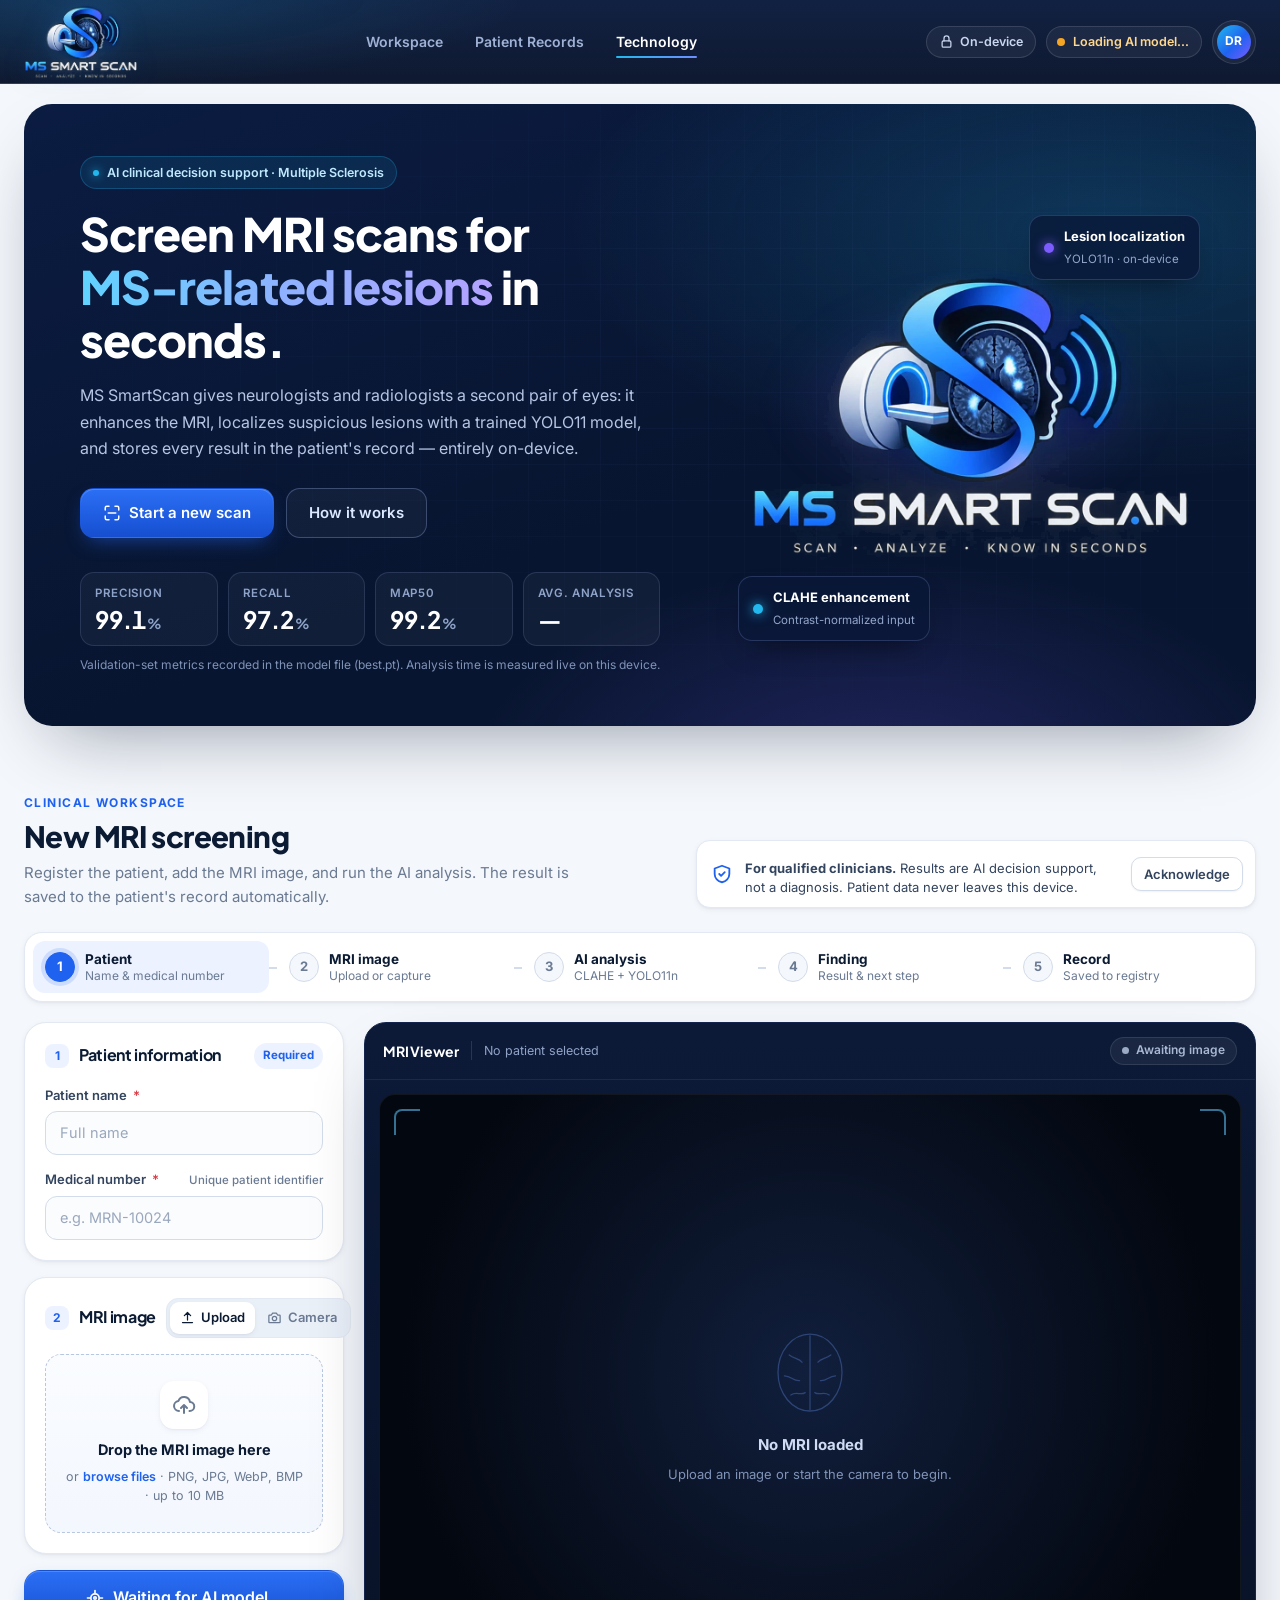
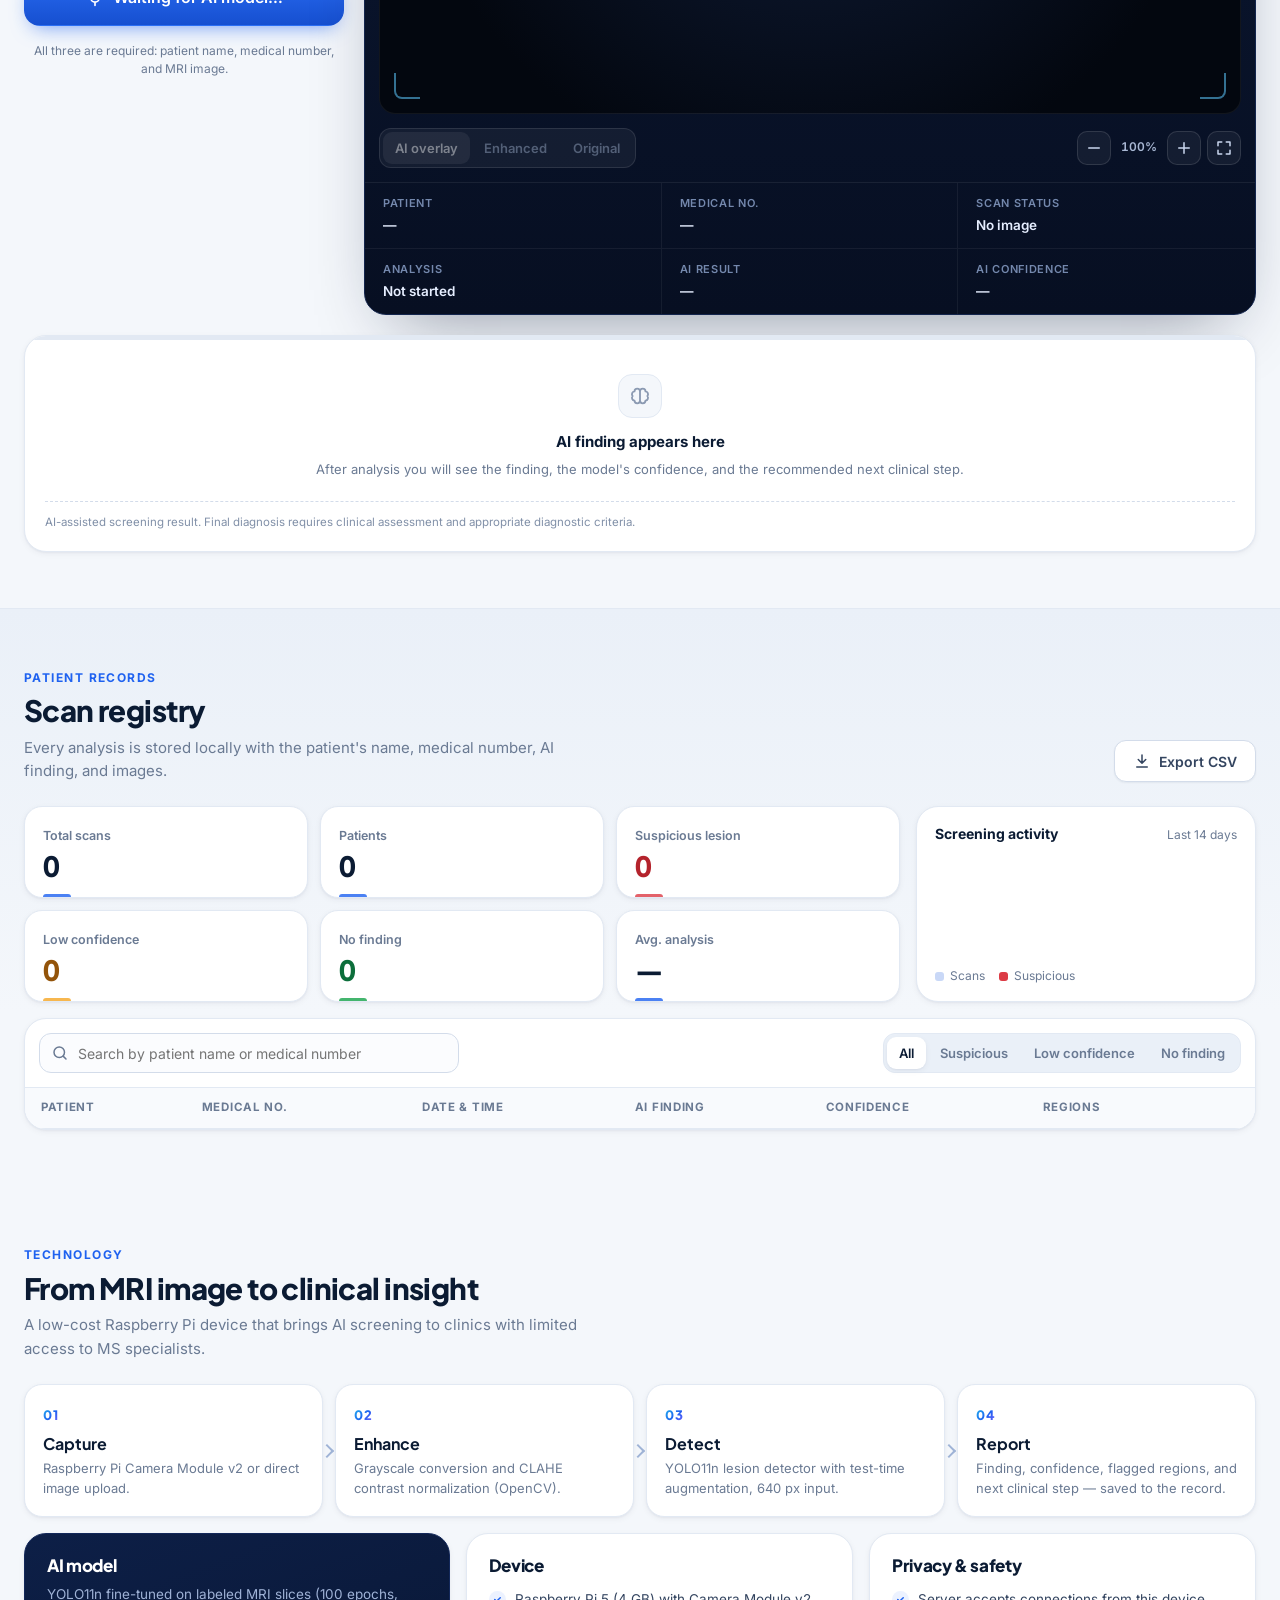
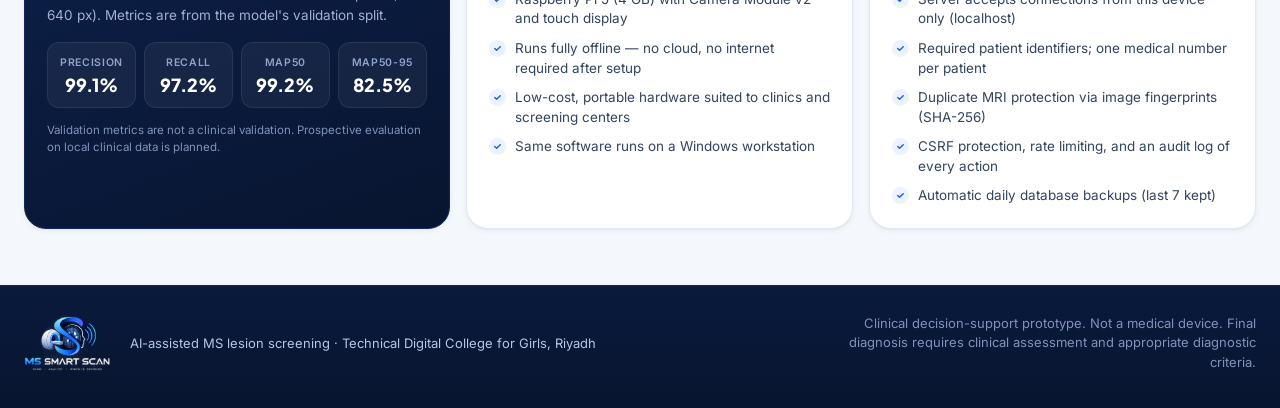
==== commit e17464a7: "Transparent logo and navy header, hero and footer Co-Authored-By: Claude Opus 5.5 <noreply@anthropic" ====
--- a/static/index.html
+++ b/static/index.html
@@ -16,7 +16,7 @@
 <header class="topbar" id="topbar">
   <div class="wrap topbar-in">
     <a href="#top" class="brand" aria-label="MS SmartScan home">
-      <span class="logo-frame"><img src="/static/assets/logo.webp" alt="MS SmartScan logo" width="1070" height="736"></span>
+      <img class="brand-logo" src="/static/assets/logo-transparent.webp" alt="MS SmartScan logo" width="988" height="666">
     </a>
     <nav class="topnav" aria-label="Sections">
       <a href="#workspace" data-nav="workspace">Workspace</a>
@@ -63,7 +63,7 @@
       </div>
       <div class="hero-visual" aria-hidden="true">
         <div class="logo-stage">
-          <img src="/static/assets/logo.webp" alt="" width="1070" height="736">
+          <img src="/static/assets/logo-transparent.webp" alt="" width="988" height="666">
         </div>
         <div class="float-card fc-1"><span class="dot dot-cyan"></span><div><b>CLAHE enhancement</b><small>Contrast-normalized input</small></div></div>
         <div class="float-card fc-2"><span class="dot dot-violet"></span><div><b>Lesion localization</b><small>YOLO11n · on-device</small></div></div>
@@ -416,7 +416,7 @@
 
 <footer class="footer">
   <div class="wrap footer-in">
-    <span class="footer-logo"><img src="/static/assets/logo.webp" alt="MS SmartScan logo" width="1070" height="736"></span>
+    <img class="footer-logo" src="/static/assets/logo-transparent.webp" alt="MS SmartScan logo" width="988" height="666">
     <p>AI-assisted MS lesion screening · Technical Digital College for Girls, Riyadh</p>
     <p class="fine">Clinical decision-support prototype. Not a medical device. Final diagnosis requires clinical assessment and appropriate diagnostic criteria.</p>
   </div>
--- a/static/style.css
+++ b/static/style.css
@@ -125,45 +125,48 @@
 .chip-quiet { color: var(--ink-2); background: var(--surface); border: 1px solid var(--line); }
 
 /* ---------------- Header ---------------- */
+/* Deep navy bar: the transparent logo sits directly on it, matching the hero and MRI viewer */
 .topbar {
-  position: sticky; top: 0; z-index: 50; height: var(--header-h);
-  background: rgba(255, 255, 255, .86); backdrop-filter: saturate(1.4) blur(14px); -webkit-backdrop-filter: saturate(1.4) blur(14px);
-  border-bottom: 1px solid transparent; transition: border-color .2s, box-shadow .2s;
-}
-.topbar.scrolled { border-color: var(--line); box-shadow: 0 8px 24px -18px rgba(14, 34, 80, .4); }
+  position: sticky; top: 0; z-index: 50; height: var(--header-h); color: #dbe6fb;
+  background:
+    radial-gradient(600px 120px at 8% 0%, rgba(34, 184, 238, .16), transparent 70%),
+    linear-gradient(180deg, rgba(10, 26, 60, .97), rgba(7, 18, 42, .97));
+  backdrop-filter: saturate(1.4) blur(14px); -webkit-backdrop-filter: saturate(1.4) blur(14px);
+  border-bottom: 1px solid rgba(120, 160, 255, .12); transition: box-shadow .2s;
+}
+.topbar.scrolled { box-shadow: 0 10px 30px -14px rgba(3, 8, 20, .7); }
 .topbar-in { height: 100%; display: flex; align-items: center; gap: 28px; }
 .brand { display: flex; align-items: center; flex: none; }
-.logo-frame {
-  display: block; height: 66px; aspect-ratio: 1070 / 736; border-radius: 14px; overflow: hidden;
-  background: #141414; box-shadow: 0 6px 18px -8px rgba(8, 21, 48, .55), 0 0 0 1px rgba(8, 21, 48, .08);
-}
-.logo-frame img { width: 100%; height: 100%; object-fit: contain; }
+.brand-logo { display: block; height: 76px; width: auto; filter: drop-shadow(0 0 14px rgba(34, 140, 255, .18)); }
 .topnav { display: flex; gap: 4px; margin-inline: auto; }
 .topnav a {
-  position: relative; padding: 8px 14px; border-radius: 10px; font-size: 14px; font-weight: 600; color: var(--muted);
+  position: relative; padding: 8px 14px; border-radius: 10px; font-size: 14px; font-weight: 600; color: #9fb2d6;
   transition: color .15s, background .15s;
 }
-.topnav a:hover { color: var(--ink); background: var(--bg); }
-.topnav a.active { color: var(--blue); }
-.topnav a.active::after { content: ""; position: absolute; left: 14px; right: 14px; bottom: 2px; height: 2px; border-radius: 2px; background: var(--blue); }
+.topnav a:hover { color: #fff; background: rgba(255, 255, 255, .06); }
+.topnav a.active { color: #fff; }
+.topnav a.active::after { content: ""; position: absolute; left: 14px; right: 14px; bottom: 2px; height: 2px; border-radius: 2px; background: linear-gradient(90deg, var(--cyan), #6f8dff); }
 .top-actions { display: flex; align-items: center; gap: 10px; }
+.topbar .chip-quiet { color: #c9d6ee; background: rgba(255, 255, 255, .05); border-color: rgba(255, 255, 255, .12); }
 
 .model-chip {
   display: inline-flex; align-items: center; gap: 8px; height: 32px; padding: 0 12px 0 10px; border-radius: 999px;
-  font-size: 12.5px; font-weight: 600; background: var(--bg); border: 1px solid var(--line); color: var(--muted); white-space: nowrap;
+  font-size: 12.5px; font-weight: 600; white-space: nowrap;
+  background: rgba(255, 255, 255, .05); border: 1px solid rgba(255, 255, 255, .12); color: #b3c2de;
 }
 .model-chip i { width: 8px; height: 8px; border-radius: 50%; background: #94a3b8; position: relative; }
+.model-chip[data-state="loading"] { color: #ffd88f; }
 .model-chip[data-state="loading"] i { background: var(--amber-dot); animation: pulse 1.2s ease-in-out infinite; }
-.model-chip[data-state="ready"] { background: var(--green-50); border-color: var(--green-100); color: var(--green); }
-.model-chip[data-state="ready"] i { background: #16a34a; box-shadow: 0 0 0 0 rgba(22, 163, 74, .5); animation: ping 2.2s ease-out infinite; }
-.model-chip[data-state="error"] { background: var(--red-50); border-color: var(--red-100); color: var(--red); }
-.model-chip[data-state="error"] i { background: var(--red); }
-
-.clinician { display: flex; align-items: center; gap: 10px; padding: 4px 12px 4px 4px; border-radius: 999px; border: 1px solid var(--line); background: var(--surface); }
+.model-chip[data-state="ready"] { background: rgba(22, 163, 74, .14); border-color: rgba(34, 197, 94, .32); color: #86efac; }
+.model-chip[data-state="ready"] i { background: #22c55e; box-shadow: 0 0 0 0 rgba(34, 197, 94, .5); animation: ping 2.2s ease-out infinite; }
+.model-chip[data-state="error"] { background: rgba(220, 59, 69, .16); border-color: rgba(255, 120, 130, .35); color: #ffa3aa; }
+.model-chip[data-state="error"] i { background: #ff6b75; }
+
+.clinician { display: flex; align-items: center; gap: 10px; padding: 4px 12px 4px 4px; border-radius: 999px; border: 1px solid rgba(255, 255, 255, .12); background: rgba(255, 255, 255, .05); }
 .avatar { display: grid; place-items: center; width: 34px; height: 34px; border-radius: 50%; background: var(--grad-brand); color: #fff; font-size: 12px; font-weight: 700; letter-spacing: .04em; }
 .clinician-text { display: flex; flex-direction: column; line-height: 1.2; }
-.clinician-text b { font-size: 13px; }
-.clinician-text small { font-size: 11.5px; color: var(--muted); }
+.clinician-text b { font-size: 13px; color: #fff; }
+.clinician-text small { font-size: 11.5px; color: #8ea3c9; }
 
 /* ---------------- Hero ---------------- */
 .hero { padding: 20px 0 8px; }
@@ -201,9 +204,11 @@
 .hero-foot { margin-top: 10px; font-size: 12px; color: #7f93b8; }
 
 .hero-visual { position: relative; display: grid; place-items: center; min-height: 340px; padding: 52px 0; }
-.logo-stage {
-  position: relative; width: min(100%, 470px); border-radius: 24px; overflow: hidden; background: #141414;
-  box-shadow: 0 0 0 1px rgba(148, 178, 255, .16), 0 30px 80px -30px rgba(34, 184, 238, .45), 0 20px 50px -20px rgba(0, 0, 0, .6);
+.logo-stage { position: relative; width: min(100%, 440px); }
+.logo-stage::before {   /* soft brand glow behind the free-floating logo */
+  content: ""; position: absolute; inset: 8% 6% 18%; z-index: -1; border-radius: 50%;
+  background: radial-gradient(closest-side, rgba(40, 130, 255, .32), rgba(124, 92, 255, .12) 55%, transparent);
+  filter: blur(18px);
 }
 .logo-stage img { width: 100%; height: auto; }
 .float-card {
@@ -213,7 +218,7 @@
 }
 .float-card b { display: block; font-size: 13px; color: #fff; }
 .float-card small { font-size: 11.5px; color: #93a7cc; }
-.fc-1 { left: 0; bottom: 0; }
+.fc-1 { left: 0; bottom: -26px; }
 .fc-2 { right: 0; top: 0; animation-delay: -3s; }
 .dot { width: 10px; height: 10px; border-radius: 50%; flex: none; }
 .dot-cyan { background: var(--cyan); box-shadow: 0 0 12px var(--cyan); }
@@ -573,12 +578,11 @@
 }
 
 /* ---------------- Footer ---------------- */
-.footer { padding: 30px 0 40px; border-top: 1px solid var(--line); background: var(--surface); }
+.footer { padding: 28px 0 36px; background: linear-gradient(180deg, #0a1a3c, var(--navy)); border-top: 1px solid rgba(120, 160, 255, .12); }
 .footer-in { display: flex; align-items: center; gap: 20px; flex-wrap: wrap; }
-.footer-logo { display: block; height: 44px; aspect-ratio: 1070 / 736; border-radius: 10px; overflow: hidden; background: #141414; }
-.footer-logo img { width: 100%; height: 100%; object-fit: contain; }
-.footer p { font-size: 13px; color: var(--ink-2); }
-.footer .fine { margin: 0 0 0 auto; max-width: 440px; text-align: right; }
+.footer-logo { display: block; height: 58px; width: auto; }
+.footer p { font-size: 13px; color: #b6c5e3; }
+.footer .fine { margin: 0 0 0 auto; max-width: 440px; text-align: right; color: #7f93b8; }
 
 /* ---------------- Modal ---------------- */
 .modal { position: fixed; inset: 0; z-index: 80; display: grid; place-items: center; padding: 20px; background: rgba(5, 12, 28, .6); backdrop-filter: blur(6px); -webkit-backdrop-filter: blur(6px); opacity: 0; visibility: hidden; transition: opacity .2s, visibility .2s; }
@@ -643,7 +647,7 @@
   :root { --header-h: 70px; }
   .topnav { display: none; }
   .top-actions { margin-left: auto; }
-  .logo-frame { height: 54px; }
+  .brand-logo { height: 58px; }
   .ws-grid { grid-template-columns: 1fr; }
   .ws-viewer { order: -1; }
   .stepper { grid-template-columns: repeat(5, minmax(0, 1fr)); }
